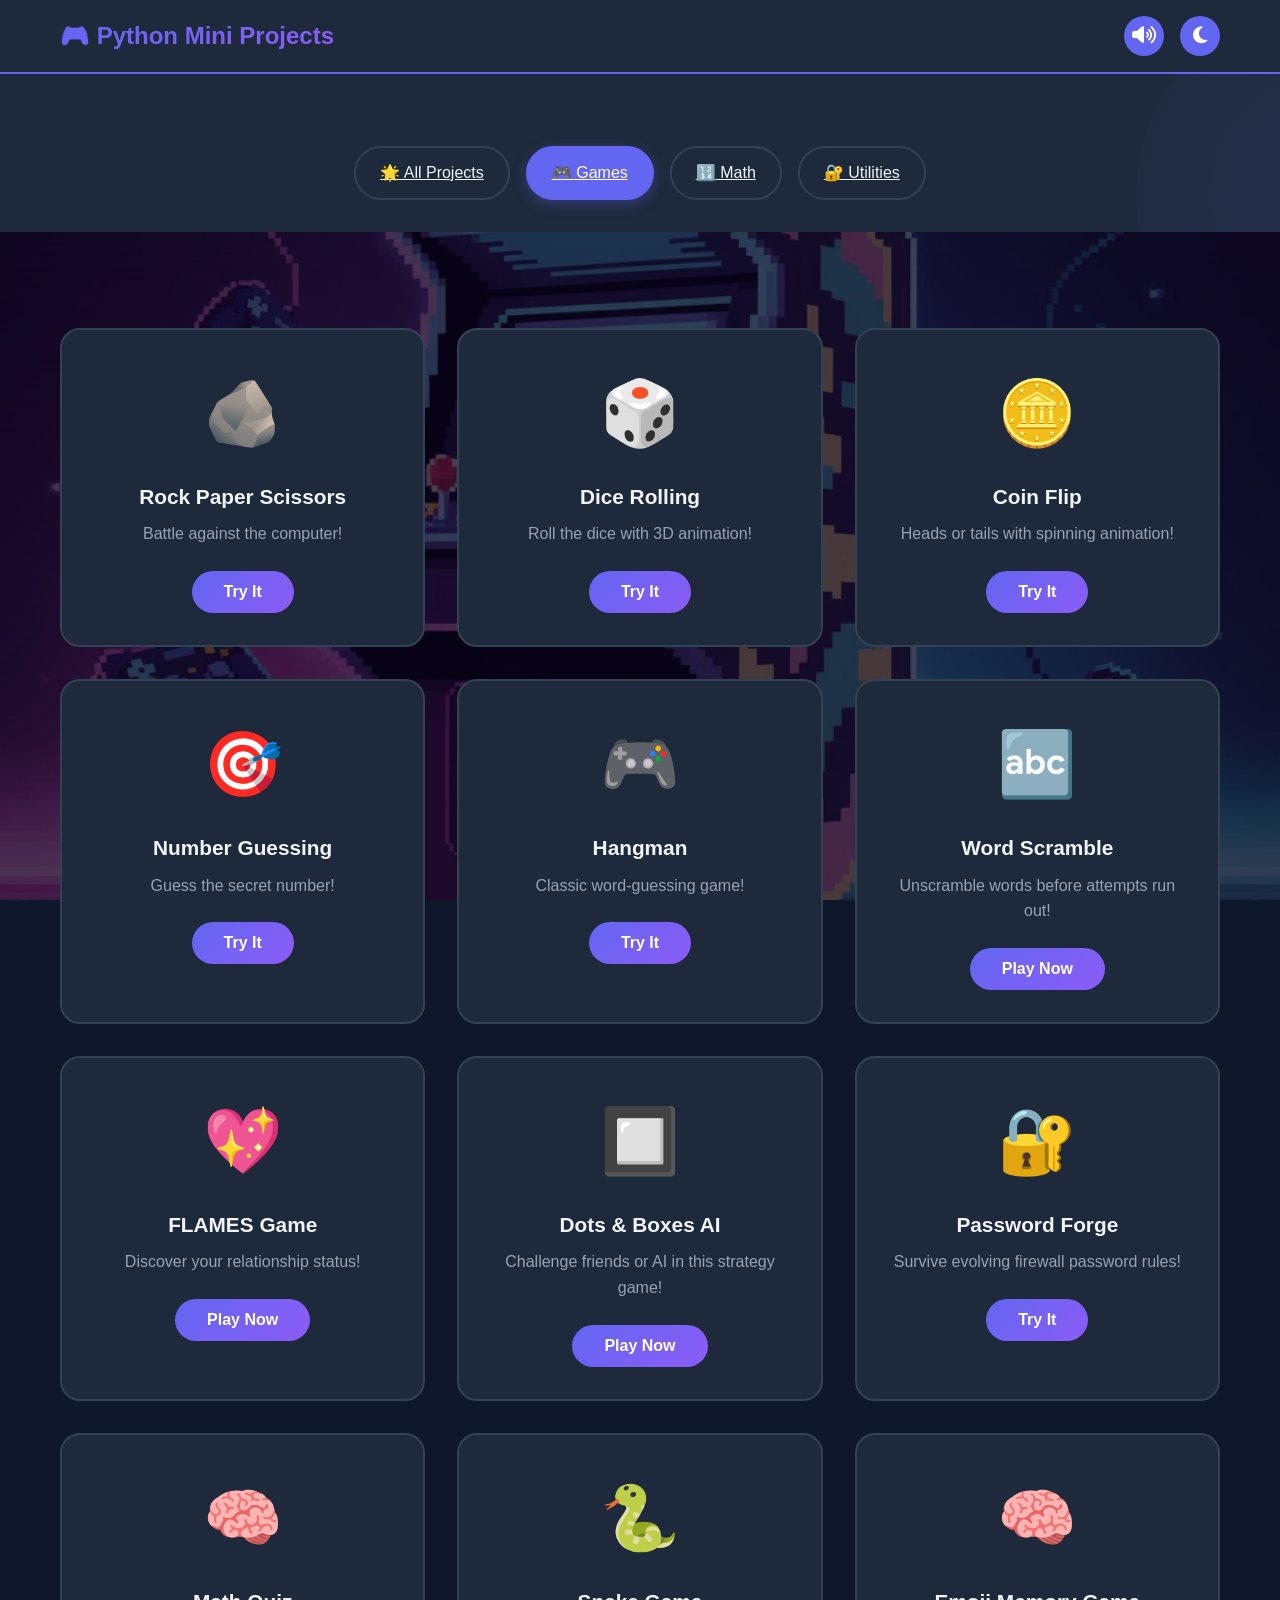
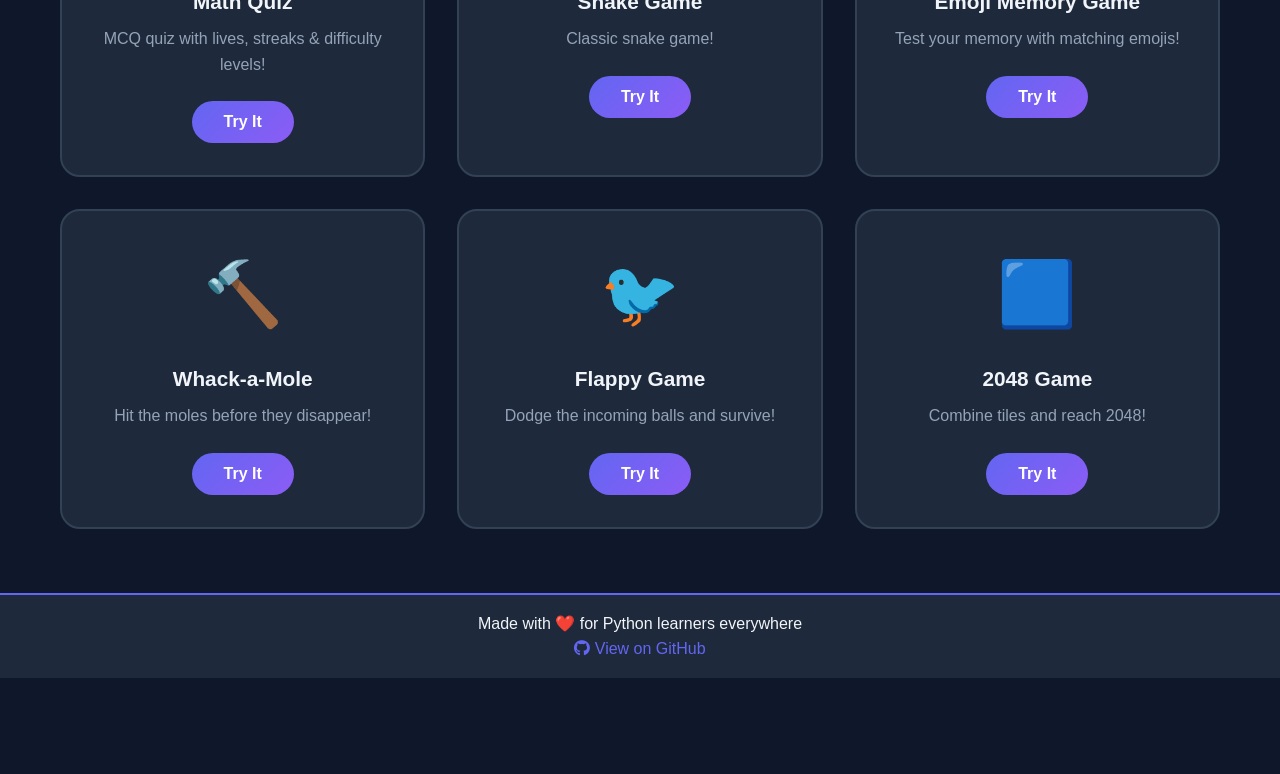
==== web-app/games.html @ 7b11e96d "Merge pull request #239 from C4aZy/feature/category-page-backgrounds feat: add category pages with u" ====
<!DOCTYPE html>
<html lang="en">

<head>
    <meta charset="UTF-8">
    <meta name="viewport" content="width=device-width, initial-scale=1.0">
    <meta name="description" content="Play beginner-friendly Python game projects in your browser—arcade games, puzzles, and more.">
    <meta name="color-scheme" content="dark light">
    <meta id="themeColorMeta" name="theme-color" content="#0f172a">
    <meta property="og:title" content="Games — Python Mini Projects">
    <meta property="og:description" content="Interactive games—no install required.">
    <meta property="og:type" content="website">
    <title>🎮 Games - Python Mini Projects</title>
    <link rel="icon" href="assets/favicon.svg" type="image/svg+xml">
    <link rel="stylesheet" href="css/styles.css">
    <link rel="stylesheet" href="https://cdnjs.cloudflare.com/ajax/libs/font-awesome/6.4.0/css/all.min.css">
    <style>
        /* ── Page background ── */
        body[data-page="games"] {
            background-image: url('assets/games-bg.jpg');
            background-size: cover;
            background-attachment: fixed;
            background-position: center;
        }

        /* Overlay so cards stay readable */
        body[data-page="games"]::before {
            content: '';
            position: fixed;
            inset: 0;
            background: rgba(10, 4, 30, 0.72);
            z-index: 0;
            pointer-events: none;
        }

        body[data-page="games"] .navbar,
        body[data-page="games"] main,
        body[data-page="games"] .footer {
            position: relative;
            z-index: 1;
        }

        /* Light mode overlay */
        [data-theme="light"] body[data-page="games"]::before {
            background: rgba(237, 233, 254, 0.80);
        }

        /* Active tab highlight for this page */
        .tab[data-category="games"] {
            background: var(--primary-color);
            border-color: var(--primary-color);
            color: white;
        }
    </style>
</head>

<body data-page="games">
    <a href="#main-content" class="skip-link">🚀 Skip to main content</a>

    <!-- Navigation -->
    <nav class="navbar" aria-label="Primary">
        <div class="container">
            <div class="logo">
                <h1>🎮 Python Mini Projects</h1>
            </div>
            <div class="nav-controls">
                <button type="button" class="sound-toggle" id="soundToggle" aria-label="Mute sounds">
                    <i class="fas fa-volume-up" aria-hidden="true"></i>
                </button>
                <button type="button" class="theme-toggle" id="themeToggle" aria-label="Switch to light mode">
                    <i class="fas fa-moon" aria-hidden="true"></i>
                </button>
            </div>
        </div>
    </nav>

    <main id="main-content" tabindex="-1">

        <!-- Category Tabs -->
        <section class="tabs-section" aria-label="Project categories">
            <div class="container">
                <div class="tabs-wrapper">
                    <div class="tabs" role="tablist" aria-label="Project categories">
                        <a href="index.html" class="tab" role="tab">🌟 All Projects</a>
                        <a href="games.html" class="tab active" role="tab" aria-selected="true">🎮 Games</a>
                        <a href="math.html" class="tab" role="tab">🔢 Math</a>
                        <a href="utilities.html" class="tab" role="tab">🔐 Utilities</a>
                    </div>
                </div>
            </div>
        </section>

        <!-- Projects Grid — Games only -->
        <section class="projects-section" aria-label="Game Projects">
            <div class="container">
                <div class="projects-grid" id="projectsGrid">

                    <div class="project-card" data-category="games" data-project="rock-paper-scissor">
                        <div class="card-icon">🪨</div>
                        <h3>Rock Paper Scissors</h3>
                        <p>Battle against the computer!</p>
                        <button class="btn-play">Try It</button>
                    </div>

                    <div class="project-card" data-category="games" data-project="dice-rolling">
                        <div class="card-icon">🎲</div>
                        <h3>Dice Rolling</h3>
                        <p>Roll the dice with 3D animation!</p>
                        <button class="btn-play">Try It</button>
                    </div>

                    <div class="project-card" data-category="games" data-project="coin-flip">
                        <div class="card-icon">🪙</div>
                        <h3>Coin Flip</h3>
                        <p>Heads or tails with spinning animation!</p>
                        <button class="btn-play">Try It</button>
                    </div>

                    <div class="project-card" data-category="games" data-project="number-guessing">
                        <div class="card-icon">🎯</div>
                        <h3>Number Guessing</h3>
                        <p>Guess the secret number!</p>
                        <button class="btn-play">Try It</button>
                    </div>

                    <div class="project-card" data-category="games" data-project="hangman">
                        <div class="card-icon">🎮</div>
                        <h3>Hangman</h3>
                        <p>Classic word-guessing game!</p>
                        <button class="btn-play">Try It</button>
                    </div>

                    <div class="project-card" data-category="games" data-project="word-scramble">
                        <div class="card-icon">🔤</div>
                        <h3>Word Scramble</h3>
                        <p>Unscramble words before attempts run out!</p>
                        <button class="btn-play">Play Now</button>
                    </div>

                    <div class="project-card" data-category="games" data-project="flames">
                        <div class="card-icon">💖</div>
                        <h3>FLAMES Game</h3>
                        <p>Discover your relationship status!</p>
                        <button class="btn-play">Play Now</button>
                    </div>

                    <div class="project-card" data-category="games" data-project="dots-boxes">
                        <div class="card-icon">🔲</div>
                        <h3>Dots &amp; Boxes AI</h3>
                        <p>Challenge friends or AI in this strategy game!</p>
                        <button class="btn-play">Play Now</button>
                    </div>

                    <div class="project-card" data-category="games" data-project="password-forge">
                        <div class="card-icon">🔐</div>
                        <h3>Password Forge</h3>
                        <p>Survive evolving firewall password rules!</p>
                        <button class="btn-play">Try It</button>
                    </div>

                    <div class="project-card" data-category="games" data-project="math-quiz">
                        <div class="card-icon">🧠</div>
                        <h3>Math Quiz</h3>
                        <p>MCQ quiz with lives, streaks & difficulty levels!</p>
                        <button class="btn-play">Try It</button>
                    </div>

                    <div class="project-card" data-category="games" data-project="snake-game">
                        <div class="card-icon">🐍</div>
                        <h3>Snake Game</h3>
                        <p>Classic snake game!</p>
                        <button class="btn-play">Try It</button>
                    </div>

                    <div class="project-card" data-category="games" data-project="emoji-memory">
                        <div class="card-icon">🧠</div>
                        <h3>Emoji Memory Game</h3>
                        <p>Test your memory with matching emojis!</p>
                        <button class="btn-play">Try It</button>
                    </div>

                    <div class="project-card" data-category="games" data-project="whack-a-mole">
                        <div class="card-icon">🔨</div>
                        <h3>Whack-a-Mole</h3>
                        <p>Hit the moles before they disappear!</p>
                        <button class="btn-play">Try It</button>
                    </div>

                    <div class="project-card" data-category="games" data-project="flappy-game">
                        <div class="card-icon">🐦</div>
                        <h3>Flappy Game</h3>
                        <p>Dodge the incoming balls and survive!</p>
                        <button class="btn-play">Try It</button>
                    </div>

                    <div class="project-card" data-category="games" data-project="game2048">
                        <div class="card-icon">🟦</div>
                        <h3>2048 Game</h3>
                        <p>Combine tiles and reach 2048!</p>
                        <button class="btn-play">Try It</button>
                    </div>

                </div><!-- /projects-grid -->
            </div>
        </section>

    </main>

    <!-- Project Modal -->
    <div class="modal" id="projectModal" role="dialog" aria-modal="true"
         aria-labelledby="modalDialogTitle" aria-hidden="true">
        <div class="modal-content">
            <h2 id="modalDialogTitle" class="modal-dialog-title visually-hidden" tabindex="-1">Interactive project</h2>
            <button type="button" class="modal-close" id="modalClose"
                    aria-label="Close project dialog">&times;</button>
            <div id="modalBody"></div>
        </div>
    </div>

    <button type="button" class="back-to-top" id="backToTop" aria-label="Back to top" title="Back to top">
        <i class="fas fa-arrow-up" aria-hidden="true"></i>
    </button>

    <footer class="footer">
        <div class="container">
            <p>Made with ❤️ for Python learners everywhere</p>
            <p>
                <a href="https://github.com/steam-bell-92/python-mini-project"
                   target="_blank" rel="noopener noreferrer">
                    <i class="fab fa-github" aria-hidden="true"></i> View on GitHub
                </a>
            </p>
        </div>
    </footer>

    <script src="js/audio.js"></script>
    <script src="js/projects/rock-paper-scissor.js"></script>
    <script src="js/projects/dice-rolling.js"></script>
    <script src="js/projects/coin-flip.js"></script>
    <script src="js/projects/number-guessing.js"></script>
    <script src="js/projects/hangman.js"></script>
    <script src="js/projects/flames.js"></script>
    <script src="js/projects/fibonacci.js"></script>
    <script src="js/projects/pascal-triangle.js"></script>
    <script src="js/projects/calculator.js"></script>
    <script src="js/projects/collatz.js"></script>
    <script src="js/projects/armstrong.js"></script>
    <script src="js/projects/prime-analyzer.js"></script>
    <script src="js/projects/projectile-motion.js"></script>
    <script src="js/projects/progression-recognizer.js"></script>
    <script src="js/projects/coordinate-polar-transform.js"></script>
    <script src="js/projects/derivative-calculator.js"></script>
    <script src="js/projects/morse-code.js"></script>
    <script src="js/projects/tower-of-hanoi.js"></script>
    <script src="js/projects/math-quiz.js"></script>
    <script src="js/projects/simon-says.js"></script>
    <script src="js/projects.js"></script>
    <script src="js/main.js"></script>

</body>
</html>
---- web-app/css/styles.css ----
:root {
    --primary-color: #6366f1;
    --secondary-color: #8b5cf6;
    --success-color: #10b981;
    --danger-color: #ef4444;
    --warning-color: #f59e0b;
    --bg-color: #0f172a;
    --surface-color: #1e293b;
    --text-color: #f1f5f9;
    --text-secondary: #94a3b8;
    --border-color: #334155;
    --shadow: 0 10px 30px rgba(0, 0, 0, 0.3);
    --shadow-modal: 0 25px 50px -12px rgba(0, 0, 0, 0.45);
    --transition: all 0.3s cubic-bezier(0.4, 0, 0.2, 1);
    --transition-fast: 0.15s cubic-bezier(0.4, 0, 0.2, 1);
    --motion-duration: 0.3s;
}

html {
    scroll-behavior: smooth;
}

[data-theme="light"] {
    --bg-color: #f8fafc;
    --surface-color: #ffffff;
    --text-color: #0f172a;
    --text-secondary: #64748b;
    --border-color: #e2e8f0;
    --shadow: 0 10px 30px rgba(0, 0, 0, 0.1);
    --shadow-modal: 0 25px 50px -12px rgba(15, 23, 42, 0.18);
}

* {
    margin: 0;
    padding: 0;
    box-sizing: border-box;
}

body {
    font-family: 'Segoe UI', Tahoma, Geneva, Verdana, sans-serif;
    background: var(--bg-color);
    color: var(--text-color);
    line-height: 1.6;
    transition: background-color var(--motion-duration) ease, color var(--motion-duration) ease;
    padding-bottom: 6rem;
}

#main-content {
    scroll-margin-top: 5.5rem;
}

.container {
    max-width: 1200px;
    margin: 0 auto;
    padding: 0 20px;
}

/* Navbar */
.navbar {
    background: var(--surface-color);
    padding: 1rem 0;
    position: sticky;
    top: 0;
    z-index: 1000;
    box-shadow: var(--shadow);
    border-bottom: 2px solid var(--primary-color);
}

.navbar .container {
    display: flex;
    justify-content: space-between;
    align-items: center;
}

.logo h1 {
    font-size: 1.5rem;
    background: linear-gradient(135deg, var(--primary-color), var(--secondary-color));
    -webkit-background-clip: text;
    -webkit-text-fill-color: transparent;
    background-clip: text;
}

.nav-controls {
    display: flex;
    gap: 1rem;
    align-items: center;
}

.theme-toggle,
.sound-toggle {
    background: var(--primary-color);
    border: none;
    color: white;
    width: 40px;
    height: 40px;
    border-radius: 50%;
    cursor: pointer;
    font-size: 1.2rem;
    transition: var(--transition);
    display: flex;
    align-items: center;
    justify-content: center;
}

.theme-toggle:hover,
.sound-toggle:hover {
    transform: scale(1.1);
    box-shadow: 0 0 15px rgba(99, 102, 241, 0.4);
}

.sound-toggle:hover {
    transform: scale(1.1) rotate(5deg);
}

.theme-toggle:active {
    transform: scale(0.95);
}

/* Hero Section */
.hero-section {
    position: relative;
    padding: 8rem 0;
    text-align: center;
    overflow: hidden;
    background: var(--bg-color);
}

.hero-background {
    position: absolute;
    top: 0;
    left: 0;
    right: 0;
    bottom: 0;
    background: linear-gradient(135deg, 
        rgba(99, 102, 241, 0.15) 0%,
        rgba(139, 92, 246, 0.1) 50%,
        rgba(99, 102, 241, 0.05) 100%);
    pointer-events: none;
    z-index: 0;
}

.hero-background::before {
    content: '';
    position: absolute;
    top: -50%;
    right: -10%;
    width: 600px;
    height: 600px;
    background: radial-gradient(circle, rgba(99, 102, 241, 0.2), transparent);
    border-radius: 50%;
    animation: float 8s ease-in-out infinite;
}

.hero-background::after {
    content: '';
    position: absolute;
    bottom: -50%;
    left: -10%;
    width: 500px;
    height: 500px;
    background: radial-gradient(circle, rgba(139, 92, 246, 0.15), transparent);
    border-radius: 50%;
    animation: float 10s ease-in-out infinite 1s;
}

.hero-content {
    position: relative;
    z-index: 1;
    max-width: 800px;
    margin: 0 auto;
}

.hero-title {
    font-size: 3.5rem;
    font-weight: 700;
    margin-bottom: 1.5rem;
    background: linear-gradient(135deg, var(--primary-color), var(--secondary-color));
    -webkit-background-clip: text;
    -webkit-text-fill-color: transparent;
    background-clip: text;
    animation: fadeInUp 0.7s ease;
    line-height: 1.2;
}

.hero-subtitle {
    font-size: 1.3rem;
    color: var(--text-secondary);
    margin-bottom: 2.5rem;
    animation: fadeInUp 0.7s ease 0.2s both;
    font-weight: 500;
}

.hero-features {
    display: flex;
    gap: 1.5rem;
    justify-content: center;
    flex-wrap: wrap;
    margin-bottom: 3rem;
    animation: fadeInUp 0.7s ease 0.4s both;
}

.feature-badge {
    display: flex;
    align-items: center;
    gap: 0.75rem;
    background: var(--surface-color);
    padding: 0.75rem 1.5rem;
    border-radius: 50px;
    border: 2px solid var(--primary-color);
    transition: var(--transition);
    cursor: default;
}

.feature-badge:hover {
    transform: translateY(-4px);
    box-shadow: 0 15px 35px rgba(99, 102, 241, 0.3);
    border-color: var(--secondary-color);
}

.feature-icon {
    font-size: 1.5rem;
    display: inline-block;
}

.feature-label {
    font-weight: 600;
    color: var(--text-color);
}

.btn-explore {
    background: linear-gradient(135deg, var(--primary-color), var(--secondary-color));
    color: white;
    border: none;
    padding: 1rem 2.5rem;
    font-size: 1.1rem;
    font-weight: 600;
    border-radius: 50px;
    cursor: pointer;
    transition: var(--transition);
    box-shadow: 0 10px 30px rgba(99, 102, 241, 0.3);
    animation: fadeInUp 0.7s ease 0.6s both;
    display: inline-block;
}

.btn-explore:hover {
    transform: translateY(-3px);
    box-shadow: 0 15px 45px rgba(99, 102, 241, 0.4);
}

.btn-explore:active {
    transform: translateY(-1px);
}

.badge {
    background: var(--surface-color);
    padding: 0.5rem 1.5rem;
    border-radius: 50px;
    font-size: 1rem;
    border: 2px solid var(--primary-color);
    transition: var(--transition);
}

.badge:hover {
    transform: translateY(-2px);
    box-shadow: var(--shadow);
}

/* Tabs */
.tabs-section {
    padding: 3rem 0 2rem 0;
    background: var(--surface-color);
    position: relative;
    overflow: hidden;
}

.tabs-section::before {
    content: '';
    position: absolute;
    top: -50%;
    right: -20%;
    width: 400px;
    height: 400px;
    background: radial-gradient(circle, rgba(99, 102, 241, 0.1), transparent);
    border-radius: 50%;
    pointer-events: none;
    animation: float 6s ease-in-out infinite;
}

@keyframes float {

    0%,
    100% {
        transform: translateY(0px) translateX(0px);
    }

    50% {
        transform: translateY(-20px) translateX(20px);
    }
}

.tabs-section .container {
    display: flex;
    flex-direction: column;
    gap: 2rem;
    position: relative;
    z-index: 1;
}

/* ===== MODERN SEARCH BAR ===== */
.search-section {
    position: relative;
    margin-bottom: 2rem;
}

.search-wrapper {
    position: relative;
    display: flex;
    align-items: center;
    justify-content: space-between;
    max-width: 600px;
    margin: 0 auto;
    width: 100%;
    height: 56px;

    /* Glassmorphism: Blur effect with fallback */
    background: linear-gradient(135deg, rgba(30, 41, 59, 0.8) 0%, rgba(39, 51, 76, 0.7) 100%);
    backdrop-filter: blur(20px) saturate(180%);
    -webkit-backdrop-filter: blur(20px) saturate(180%);

    /* Styling - More prominent border and glow */
    border: 2px solid rgba(99, 102, 241, 0.6);
    border-radius: 50px;
    padding: 0 1.5rem;

    /* Shadows and glow - More visible */
    box-shadow:
        inset 0 1px 2px 0 rgba(255, 255, 255, 0.08),
        inset 0 -1px 2px 0 rgba(0, 0, 0, 0.3),
        0 0 0 1px rgba(99, 102, 241, 0.2),
        0 10px 40px -10px rgba(99, 102, 241, 0.3),
        0 0 25px -5px rgba(99, 102, 241, 0.2);
    transition: all 0.4s cubic-bezier(0.4, 0, 0.2, 1);
}

.search-wrapper:hover {
    border-color: rgba(99, 102, 241, 0.8);
    background: linear-gradient(135deg, rgba(30, 41, 59, 0.9) 0%, rgba(39, 51, 76, 0.85) 100%);
    box-shadow:
        inset 0 1px 2px 0 rgba(255, 255, 255, 0.1),
        inset 0 -1px 2px 0 rgba(0, 0, 0, 0.4),
        0 0 0 1px rgba(99, 102, 241, 0.3),
        0 15px 50px -10px rgba(99, 102, 241, 0.4),
        0 0 35px -5px rgba(99, 102, 241, 0.3);
}

.search-wrapper:focus-within {
    border-color: rgba(99, 102, 241, 1);
    background: linear-gradient(135deg, rgba(30, 41, 59, 0.95) 0%, rgba(39, 51, 76, 0.9) 100%);
    box-shadow:
        inset 0 1px 3px 0 rgba(99, 102, 241, 0.15),
        inset 0 -1px 2px 0 rgba(0, 0, 0, 0.5),
        0 0 0 2px rgba(99, 102, 241, 0.4),
        0 20px 60px -10px rgba(99, 102, 241, 0.5),
        0 0 50px -5px rgba(99, 102, 241, 0.35);
    animation: searchGlow 3s ease-in-out infinite;
}

@keyframes searchGlow {

    0%,
    100% {
        box-shadow:
            inset 0 1px 3px 0 rgba(99, 102, 241, 0.15),
            inset 0 -1px 2px 0 rgba(0, 0, 0, 0.5),
            0 0 0 2px rgba(99, 102, 241, 0.4),
            0 20px 60px -10px rgba(99, 102, 241, 0.5),
            0 0 50px -5px rgba(99, 102, 241, 0.35);
    }

    50% {
        box-shadow:
            inset 0 1px 3px 0 rgba(139, 92, 246, 0.2),
            inset 0 -1px 2px 0 rgba(0, 0, 0, 0.5),
            0 0 0 2px rgba(139, 92, 246, 0.5),
            0 25px 70px -10px rgba(99, 102, 241, 0.6),
            0 0 60px -5px rgba(139, 92, 246, 0.4);
    }
}

.search-icon-wrapper {
    display: flex;
    align-items: center;
    justify-content: center;
    margin-right: 0.75rem;
    color: rgba(99, 102, 241, 0.8);
    flex-shrink: 0;
}

.search-icon {
    font-size: 1.2rem;
    transition: all 0.3s ease;
}

.search-wrapper:focus-within .search-icon {
    color: rgba(99, 102, 241, 1);
    transform: scale(1.1);
}

.search-input {
    flex: 1;
    background: transparent;
    border: none;
    color: var(--text-color);
    font-size: 1.05rem;
    font-weight: 500;
    outline: none;
    padding: 0.8rem 0.5rem;
    font-family: inherit;
    min-width: 0;
    height: 100%;
}

.search-input::placeholder {
    color: rgba(148, 163, 184, 0.6);
    font-weight: 400;
}

.search-input:-webkit-autofill,
.search-input:-webkit-autofill:hover,
.search-input:-webkit-autofill:focus,
.search-input:-webkit-autofill:active {
    -webkit-box-shadow: 0 0 0 1000px transparent inset;
    -webkit-text-fill-color: var(--text-color);
}

.search-shortcut {
    display: flex;
    align-items: center;
    margin-left: 0.5rem;
    opacity: 0.7;
    transition: all 0.3s ease;
    font-size: 0.8rem;
    white-space: nowrap;
}

.search-wrapper:focus-within .search-shortcut {
    opacity: 0;
    display: none;
}

.search-shortcut kbd {
    background: rgba(99, 102, 241, 0.25);
    border: 1px solid rgba(99, 102, 241, 0.5);
    border-radius: 6px;
    padding: 0.35rem 0.6rem;
    font-family: 'Courier New', monospace;
    font-size: 0.8rem;
    font-weight: 600;
    color: rgba(99, 102, 241, 0.9);
    box-shadow: 0 2px 0 rgba(0, 0, 0, 0.1);
}

.search-loader {
    display: flex;
    align-items: center;
    justify-content: center;
    margin: 0 0.5rem;
    flex-shrink: 0;
}

.spinner {
    width: 18px;
    height: 18px;
    border: 2.5px solid rgba(99, 102, 241, 0.2);
    border-top-color: rgba(99, 102, 241, 0.9);
    border-radius: 50%;
    animation: spin 1s linear infinite;
}

@keyframes spin {
    to {
        transform: rotate(360deg);
    }
}

.search-clear-btn {
    background: none;
    border: none;
    color: rgba(99, 102, 241, 0.7);
    cursor: pointer;
    font-size: 1.2rem;
    padding: 0.4rem 0.6rem;
    margin-left: 0.25rem;
    transition: all 0.2s ease;
    border-radius: 50%;
    display: flex;
    align-items: center;
    justify-content: center;
    width: 40px;
    height: 40px;
    flex-shrink: 0;
}

.search-clear-btn:hover {
    background: rgba(99, 102, 241, 0.15);
    color: rgba(99, 102, 241, 1);
    transform: rotate(90deg) scale(1.1);
}

.search-clear-btn:focus {
    outline: 2px solid rgba(99, 102, 241, 0.6);
    outline-offset: 2px;
}

.search-clear-btn:active {
    transform: rotate(90deg) scale(0.95);
}

/* ===== AUTOCOMPLETE DROPDOWN ===== */
.search-dropdown {
    position: absolute;
    top: 100%;
    left: 50%;
    transform: translateX(-50%);
    width: calc(100% + 4rem);
    max-width: 600px;
    margin-top: 0.75rem;
    background: rgba(15, 23, 42, 0.95);
    backdrop-filter: blur(15px);
    -webkit-backdrop-filter: blur(15px);
    border: 2px solid rgba(99, 102, 241, 0.3);
    border-radius: 20px;
    box-shadow:
        0 20px 50px rgba(0, 0, 0, 0.5),
        0 0 40px rgba(99, 102, 241, 0.1),
        inset 0 1px 0 rgba(255, 255, 255, 0.05);
    z-index: 1000;
    animation: dropdownSlideIn 0.3s cubic-bezier(0.4, 0, 0.2, 1);
}

@keyframes dropdownSlideIn {
    from {
        opacity: 0;
        transform: translateX(-50%) translateY(-10px);
    }

    to {
        opacity: 1;
        transform: translateX(-50%) translateY(0);
    }
}

.dropdown-content {
    max-height: 400px;
    overflow-y: auto;
    padding: 0;
}

.dropdown-section {
    padding: 0.75rem 0;
    border-bottom: 1px solid rgba(99, 102, 241, 0.1);
}

.dropdown-section:last-child {
    border-bottom: none;
}

.dropdown-section-title {
    padding: 0.5rem 1.5rem;
    font-size: 0.8rem;
    font-weight: 700;
    text-transform: uppercase;
    letter-spacing: 0.5px;
    color: var(--text-secondary);
    display: flex;
    align-items: center;
    gap: 0.5rem;
    opacity: 0.7;
}

.dropdown-section-title i {
    font-size: 0.75rem;
}

.dropdown-list {
    display: flex;
    flex-direction: column;
}

.dropdown-item {
    padding: 0.75rem 1.5rem;
    cursor: pointer;
    transition: all 0.2s ease;
    display: flex;
    align-items: center;
    gap: 0.75rem;
    color: var(--text-secondary);
    border-left: 3px solid transparent;
}

.dropdown-item:hover,
.dropdown-item.selected {
    background: rgba(99, 102, 241, 0.15);
    color: var(--primary-color);
    border-left-color: var(--primary-color);
}

.dropdown-item:active {
    background: rgba(99, 102, 241, 0.25);
}

.dropdown-item-icon {
    font-size: 0.9rem;
    opacity: 0.7;
}

.dropdown-item-text {
    flex: 1;
    font-weight: 500;
}

.dropdown-item-tag {
    display: inline-block;
    background: rgba(99, 102, 241, 0.2);
    color: var(--primary-color);
    padding: 0.15rem 0.5rem;
    border-radius: 4px;
    font-size: 0.75rem;
    font-weight: 600;
}

.dropdown-recent-item {
    display: flex;
    align-items: center;
    justify-content: space-between;
    padding: 0.5rem 1.5rem;
}

.dropdown-recent-text {
    display: flex;
    align-items: center;
    gap: 0.5rem;
    flex: 1;
}

.dropdown-recent-remove {
    background: none;
    border: none;
    color: var(--text-secondary);
    cursor: pointer;
    opacity: 0;
    transition: opacity 0.2s ease;
    padding: 0.25rem;
    font-size: 0.9rem;
}

.dropdown-recent-item:hover .dropdown-recent-remove {
    opacity: 1;
    color: var(--danger-color);
}

.dropdown-tips {
    padding: 1rem 1.5rem;
    font-size: 0.85rem;
    color: var(--text-secondary);
}

.dropdown-tips p {
    margin: 0 0 0.5rem 0;
    font-weight: 600;
    color: var(--text-color);
}

.dropdown-tips ul {
    list-style: none;
    padding: 0;
    margin: 0;
}

.dropdown-tips li {
    padding: 0.25rem 0;
    opacity: 0.8;
}

.dropdown-tips code {
    background: rgba(99, 102, 241, 0.15);
    color: var(--primary-color);
    padding: 0.1rem 0.3rem;
    border-radius: 3px;
    font-family: 'Monaco', 'Courier New', monospace;
    font-size: 0.8rem;
    font-weight: 600;
}

.dropdown-content::-webkit-scrollbar {
    width: 6px;
}

.dropdown-content::-webkit-scrollbar-track {
    background: transparent;
}

.dropdown-content::-webkit-scrollbar-thumb {
    background: rgba(99, 102, 241, 0.3);
    border-radius: 3px;
}

.dropdown-content::-webkit-scrollbar-thumb:hover {
    background: rgba(99, 102, 241, 0.5);
}

/* ===== EMPTY STATE ===== */
.empty-state {
    padding: 3rem 2rem;
    text-align: center;
    background: rgba(99, 102, 241, 0.05);
    border: 2px dashed rgba(99, 102, 241, 0.2);
    border-radius: 20px;
    margin-top: 2rem;
    animation: fadeIn 0.4s ease;
}

.empty-state p {
    margin: 0.5rem 0;
    color: var(--text-secondary);
}

.empty-state p:first-child {
    font-size: 1.5rem;
    color: var(--text-color);
    font-weight: 600;
    margin-bottom: 0.5rem;
}

.empty-state-hint {
    font-size: 0.9rem !important;
    color: var(--text-secondary) !important;
    opacity: 0.8;
}

.tabs {
    display: flex;
    gap: 1rem;
    justify-content: center;
    flex-wrap: wrap;
    margin-top: 1.5rem;
}

.search-container {
    max-width: 600px;
    margin: 0 auto;
}

.search-box {
    position: relative;
    background: var(--bg-color);
    border: 2px solid var(--border-color);
    border-radius: 50px;
    padding: 0.5rem 1.5rem;
    display: flex;
    align-items: center;
    gap: 1rem;
    transition: var(--transition);
}

.search-box:focus-within {
    border-color: var(--primary-color);
    box-shadow: 0 0 15px rgba(99, 102, 241, 0.2);
}

.search-box i {
    color: var(--text-secondary);
    font-size: 1.1rem;
}

.search-box input {
    background: transparent;
    border: none;
    color: var(--text-color);
    font-size: 1rem;
    width: 100%;
    padding: 0.5rem 0;
    outline: none;
}

.search-box input::placeholder {
    color: var(--text-secondary);
}

.no-results {
    text-align: center;
    padding: 4rem 2rem;
    animation: fadeIn 0.6s ease;
}

.no-results-icon {
    font-size: 4rem;
    margin-bottom: 1rem;
    opacity: 0.5;
}

.no-results h3 {
    font-size: 1.5rem;
    margin-bottom: 0.5rem;
}

.no-results p {
    color: var(--text-secondary);
}

.tab {
    background: transparent;
    border: 2px solid var(--border-color);
    color: var(--text-color);
    padding: 0.75rem 1.5rem;
    border-radius: 50px;
    cursor: pointer;
    font-size: 1rem;
    transition: var(--transition);
}

.tab:hover {
    border-color: var(--primary-color);
    transform: translateY(-2px);
}

.tab.active {
    background: var(--primary-color);
    border-color: var(--primary-color);
    color: white;
    box-shadow: 0 4px 14px rgba(99, 102, 241, 0.35);
}

.tab:active {
    transform: scale(0.98);
}

/* Tabs Wrapper */
.tabs-wrapper {
    display: flex;
    align-items: center;
    justify-content: space-between;
    gap: 2rem;
    flex-wrap: wrap;
}

.tabs-wrapper .tabs {
    flex: 1;
    min-width: 300px;
}

/* Random Project Button */
.btn-random-project {
    background: linear-gradient(135deg, var(--secondary-color), var(--primary-color));
    border: 2px solid var(--secondary-color);
    color: white;
    padding: 0.75rem 1.5rem;
    border-radius: 50px;
    cursor: pointer;
    font-size: 1rem;
    font-weight: 600;
    transition: var(--transition);
    display: flex;
    align-items: center;
    gap: 0.5rem;
    white-space: nowrap;
    box-shadow: 0 4px 15px rgba(139, 92, 246, 0.3);
}

.btn-random-project:hover {
    background: linear-gradient(135deg, var(--primary-color), var(--secondary-color));
    border-color: var(--primary-color);
    transform: translateY(-2px);
    box-shadow: 0 6px 20px rgba(139, 92, 246, 0.5);
}

.btn-random-project:active {
    transform: translateY(0);
}

@keyframes shuffle {
    0% {
        transform: rotateZ(0deg) scale(1);
    }

    25% {
        transform: rotateZ(-10deg) scale(1.05);
    }

    50% {
        transform: rotateZ(10deg) scale(1.05);
    }

    75% {
        transform: rotateZ(-5deg) scale(1.05);
    }

    100% {
        transform: rotateZ(0deg) scale(1);
    }
}

.btn-random-project.shuffle {
    animation: shuffle 0.6s cubic-bezier(0.68, -0.55, 0.265, 1.55);
}

.btn-random-project i {
    font-size: 1.1rem;
}

/* Projects Section */
.projects-section {
    padding: 4rem 0;
}

.projects-grid {
    display: grid;
    grid-template-columns: repeat(auto-fill, minmax(280px, 1fr));
    gap: 2rem;
    margin-top: 2rem;
}

.project-card {
    background: var(--surface-color);
    padding: 2rem;
    border-radius: 20px;
    text-align: center;
    border: 2px solid var(--border-color);
    transition:
        transform var(--motion-duration) cubic-bezier(0.34, 1.2, 0.64, 1),
        box-shadow var(--motion-duration) ease,
        border-color var(--motion-duration) ease;
    cursor: pointer;
    animation: fadeIn 0.6s ease;
}

.project-card:hover {
    transform: translateY(-8px);
    box-shadow: var(--shadow);
    border-color: var(--primary-color);
}

.project-card:active {
    transform: translateY(-4px) scale(0.99);
}

.card-icon {
    font-size: 4rem;
    margin-bottom: 1rem;
    animation: bounce 2s infinite;
}

.project-card:hover .card-icon {
    animation: bounce 2s infinite;
}

.project-card h3 {
    font-size: 1.3rem;
    margin-bottom: 0.5rem;
    color: var(--text-color);
}

.project-card p {
    color: var(--text-secondary);
    margin-bottom: 1.5rem;
}

.btn-play {
    background: linear-gradient(135deg, var(--primary-color), var(--secondary-color));
    color: white;
    border: none;
    padding: 0.75rem 2rem;
    border-radius: 50px;
    cursor: pointer;
    font-size: 1rem;
    font-weight: 600;
    transition: var(--transition);
}

.btn-play:hover {
    transform: scale(1.05);
    box-shadow: 0 5px 20px rgba(99, 102, 241, 0.4);
}

.btn-play:active {
    transform: scale(0.98);
}

.btn-generate {
    background: linear-gradient(135deg, var(--primary-color), var(--secondary-color));
    color: white;
    border: none;
    padding: 0.75rem 2rem;
    border-radius: 50px;
    cursor: pointer;
    font-size: 1rem;
    font-weight: 600;
    transition: var(--transition);
}

.btn-generate:hover {
    transform: scale(1.05);
    box-shadow: 0 5px 20px rgba(99, 102, 241, 0.4);
}

/* Modal */
.modal {
    display: none;
    position: fixed;
    top: 0;
    left: 0;
    width: 100%;
    height: 100%;
    background: rgba(15, 23, 42, 0.72);
    backdrop-filter: blur(6px);
    -webkit-backdrop-filter: blur(6px);
    z-index: 2000;
    animation: fadeIn 0.3s ease;
}

.modal.active {
    display: flex;
    align-items: center;
    justify-content: center;
}

.modal-content {
    background: var(--surface-color);
    padding: 2rem;
    border-radius: 20px;
    max-width: 900px;
    width: 90%;
    max-height: 90vh;
    overflow-y: auto;
    position: relative;
    animation: slideUp 0.3s ease;
    box-shadow: var(--shadow-modal);
    border: 1px solid var(--border-color);
}

.modal-close {
    position: absolute;
    top: 1rem;
    right: 1rem;
    background: var(--danger-color);
    color: white;
    border: none;
    width: 40px;
    height: 40px;
    border-radius: 50%;
    font-size: 1.5rem;
    cursor: pointer;
    transition: var(--transition);
}

.modal-close:hover {
    transform: scale(1.1) rotate(90deg);
}

/* Footer */
.footer {
    background: var(--surface-color);
    padding: 1rem 0;
    text-align: center;
    border-top: 2px solid var(--primary-color);
    position: fixed;
    bottom: 0;
    left: 0;
    width: 100%;
    z-index: 1000;
}

.footer a {
    color: var(--primary-color);
    text-decoration: none;
    transition: var(--transition);
}

.footer a:hover {
    color: var(--secondary-color);
}

/* Back to Top Button */
.back-to-top {
    position: fixed;
    right: 1.5rem;
    bottom: 6.5rem;
    width: 3.25rem;
    height: 3.25rem;
    border: none;
    border-radius: 50%;
    background: linear-gradient(135deg, var(--primary-color), var(--secondary-color));
    color: white;
    box-shadow: var(--shadow);
    cursor: pointer;
    display: grid;
    place-items: center;
    font-size: 1.1rem;
    opacity: 0;
    transform: translateY(1rem) scale(0.9);
    pointer-events: none;
    transition: opacity 0.25s ease, transform 0.25s ease, box-shadow 0.25s ease;
    z-index: 1500;
}

.back-to-top.visible {
    opacity: 1;
    transform: translateY(0) scale(1);
    pointer-events: auto;
}

.back-to-top:hover {
    box-shadow: 0 12px 30px rgba(99, 102, 241, 0.45);
    transform: translateY(-3px) scale(1.05);
}

.back-to-top:focus-visible {
    outline: 3px solid rgba(255, 255, 255, 0.85);
    outline-offset: 3px;
}

/* Animations */
@keyframes fadeIn {
    from {
        opacity: 0;
    }

    to {
        opacity: 1;
    }
}

@keyframes fadeInUp {
    from {
        opacity: 0;
        transform: translateY(30px);
    }

    to {
        opacity: 1;
        transform: translateY(0);
    }
}

@keyframes slideUp {
    from {
        transform: translateY(50px);
        opacity: 0;
    }

    to {
        transform: translateY(0);
        opacity: 1;
    }
}

@keyframes bounce {

    0%,
    100% {
        transform: translateY(0);
    }

    50% {
        transform: translateY(-10px);
    }
}

/* ===== RESPONSIVE BREAKPOINTS ===== */

/* Tablet: 768px */
@media (max-width: 768px) {
    .hero-section {
        padding: 6rem 0;
    }
    
    .hero-title {
        font-size: 2.2rem;
        margin-bottom: 1rem;
    }
    
    .hero-subtitle {
        font-size: 1rem;
        margin-bottom: 2rem;
    }
    
    .hero-features {
        gap: 1rem;
        margin-bottom: 2rem;
    }
    
    .feature-badge {
        padding: 0.6rem 1.2rem;
        font-size: 0.95rem;
    }
    
    .feature-icon {
        font-size: 1.2rem;
    }
    
    .btn-explore {
        padding: 0.85rem 2rem;
        font-size: 1rem;
    }

    .hero-subtitle {
        font-size: 1.05rem;
    }

    .hero-badges {
        gap: 0.6rem;
    }

    .badge {
        padding: 0.4rem 1.1rem;
        font-size: 0.9rem;
    }

    .tabs-section {
        padding: 2rem 0 1.5rem 0;
    }

    .tabs-section .container {
        gap: 1.5rem;
    }

    .tabs-wrapper {
        flex-direction: column;
        gap: 1rem;
        align-items: stretch;
    }

    .tabs-wrapper .tabs {
        min-width: unset;
        width: 100%;
    }

    .tabs {
        gap: 0.6rem;
        margin-top: 0;
        justify-content: flex-start;
    }

    .tab {
        padding: 0.6rem 1.1rem;
        font-size: 0.9rem;
    }

    .btn-random-project {
        width: 100%;
        justify-content: center;
        padding: 0.75rem 1.25rem;
        font-size: 0.95rem;
    }

    .projects-section {
        padding: 2.5rem 0;
    }

    .projects-grid {
        grid-template-columns: repeat(auto-fill, minmax(240px, 1fr));
        gap: 1.5rem;
        margin-top: 1.5rem;
    }

    .project-card {
        padding: 1.75rem 1.5rem;
    }

    .card-icon {
        font-size: 3.25rem;
        margin-bottom: 0.85rem;
    }

    .project-card h3 {
        font-size: 1.15rem;
    }

    .search-wrapper {
        height: 50px;
        padding: 0 1.1rem;
    }

    .search-input {
        font-size: 0.95rem;
    }

    .search-shortcut {
        display: none;
    }

    .modal-content {
        padding: 1.5rem;
        border-radius: 16px;
    }
}

/* Standard mobile: 375px */
@media (max-width: 375px) {
    .container {
        padding: 0 16px;
    }

    .hero {
        padding: 2rem 0;
    }

    .hero-title {
        font-size: 1.7rem;
    }

    .hero-subtitle {
        font-size: 0.95rem;
        margin-bottom: 1.25rem;
    }

    .hero-badges {
        gap: 0.5rem;
    }

    .tab {
        padding: 0.55rem 1rem;
        font-size: 0.85rem;
        border-radius: 50px;
    }

    .btn-random-project {
        width: 100%;
        justify-content: center;
        padding: 0.7rem 1rem;
        font-size: 0.9rem;
        gap: 0.4rem;
    }

    .btn-random-project {
        padding: 0.65rem 0.85rem;
        font-size: 0.85rem;
    }

    .projects-grid {
        grid-template-columns: 1fr;
        gap: 1rem;
    }

    .project-card {
        padding: 1.25rem 1rem;
    }

    .card-icon {
        font-size: 2.75rem;
    }

    .project-card h3 {
        font-size: 1rem;
    }

    .project-card p {
        font-size: 0.85rem;
    }

    .btn-play,
    .btn-generate {
        padding: 0.6rem 1.25rem;
        font-size: 0.85rem;
    }

    .search-wrapper {
        height: 44px;
        padding: 0 0.85rem;
    }

    .search-input {
        font-size: 0.85rem;
    }

    .logo h1 {
        font-size: 1.1rem;
    }

    .theme-toggle,
    .sound-toggle {
        width: 32px;
        height: 32px;
        font-size: 0.9rem;
    }
}

@media (max-width: 480px) {
    .hero-section {
        padding: 4rem 0;
    }
    
    .hero-title {
        font-size: 1.8rem;
        margin-bottom: 0.8rem;
    }
    
    .hero-subtitle {
        font-size: 0.95rem;
        margin-bottom: 1.5rem;
    }
    
    .hero-features {
        flex-direction: column;
        gap: 0.8rem;
        margin-bottom: 1.5rem;
    }
    
    .feature-badge {
        width: 100%;
        justify-content: center;
        padding: 0.6rem 1rem;
    }
    
    .btn-explore {
        padding: 0.75rem 1.8rem;
        font-size: 0.95rem;
    }
}

/* Scrollbar */
::-webkit-scrollbar {
    width: 10px;
}

::-webkit-scrollbar-track {
    background: var(--bg-color);
}

::-webkit-scrollbar-thumb {
    background: var(--primary-color);
    border-radius: 5px;
}

::-webkit-scrollbar-thumb:hover {
    background: var(--secondary-color);
}

/* Accessibility */
.visually-hidden {
    position: absolute;
    width: 1px;
    height: 1px;
    padding: 0;
    margin: -1px;
    overflow: hidden;
    clip: rect(0, 0, 0, 0);
    white-space: nowrap;
    border: 0;
}

.skip-link {
    position: absolute;
    top: -90px;
    left: 50%;
    transform: translateX(-50%);

    background: var(--primary-color);
    border-color: var(--primary-color);
    color: white;
    box-shadow: 0 4px 14px rgba(99, 102, 241, 0.35);
    padding: 0.9rem 1.4rem;
    border-radius: 5px;

    font-size: 0.95rem;
    font-weight: 700;
    letter-spacing: 0.3px;

    text-decoration: none;
    font:16px Arial, sans-serif;
    z-index: 5000;

    transition:
        top 0.3s ease,
        transform 0.3s ease,
        box-shadow 0.3s ease;
}

.skip-link:focus {
    top: 1rem;
    transform: translateX(-50%) scale(1.03);

    outline: 2px solid rgba(255, 255, 255, 0.9);
    outline-offset: 1px;

}

.skip-link:hover {
    transform: translateX(-50%) scale(1.05);
}

.tab:focus-visible,
.theme-toggle:focus-visible,
.modal-close:focus-visible,
.btn-play:focus-visible {
    outline: 3px solid var(--primary-color);
    outline-offset: 3px;
}

.footer a:focus-visible {
    outline: 2px solid var(--primary-color);
    outline-offset: 4px;
}

/* Reduced motion */
@media (prefers-reduced-motion: reduce) {
    html {
        scroll-behavior: auto;
    }

    :root {
        --motion-duration: 0.01ms;
        --transition: none;
        --transition-fast: none;
    }

    .card-icon,
    .project-card:hover .card-icon {
        animation: none !important;
    }

    .project-card {
        animation: none !important;
    }

    .modal {
        animation: none;
        backdrop-filter: none;
        -webkit-backdrop-filter: none;
    }

    .modal-content {
        animation: none;
    }

    .theme-toggle:hover,
    .theme-toggle:active,
    .tab:hover,
    .tab:active,
    .project-card:hover,
    .project-card:active,
    .btn-play:hover,
    .btn-play:active,
    .modal-close:hover {
        transform: none;
    }
}
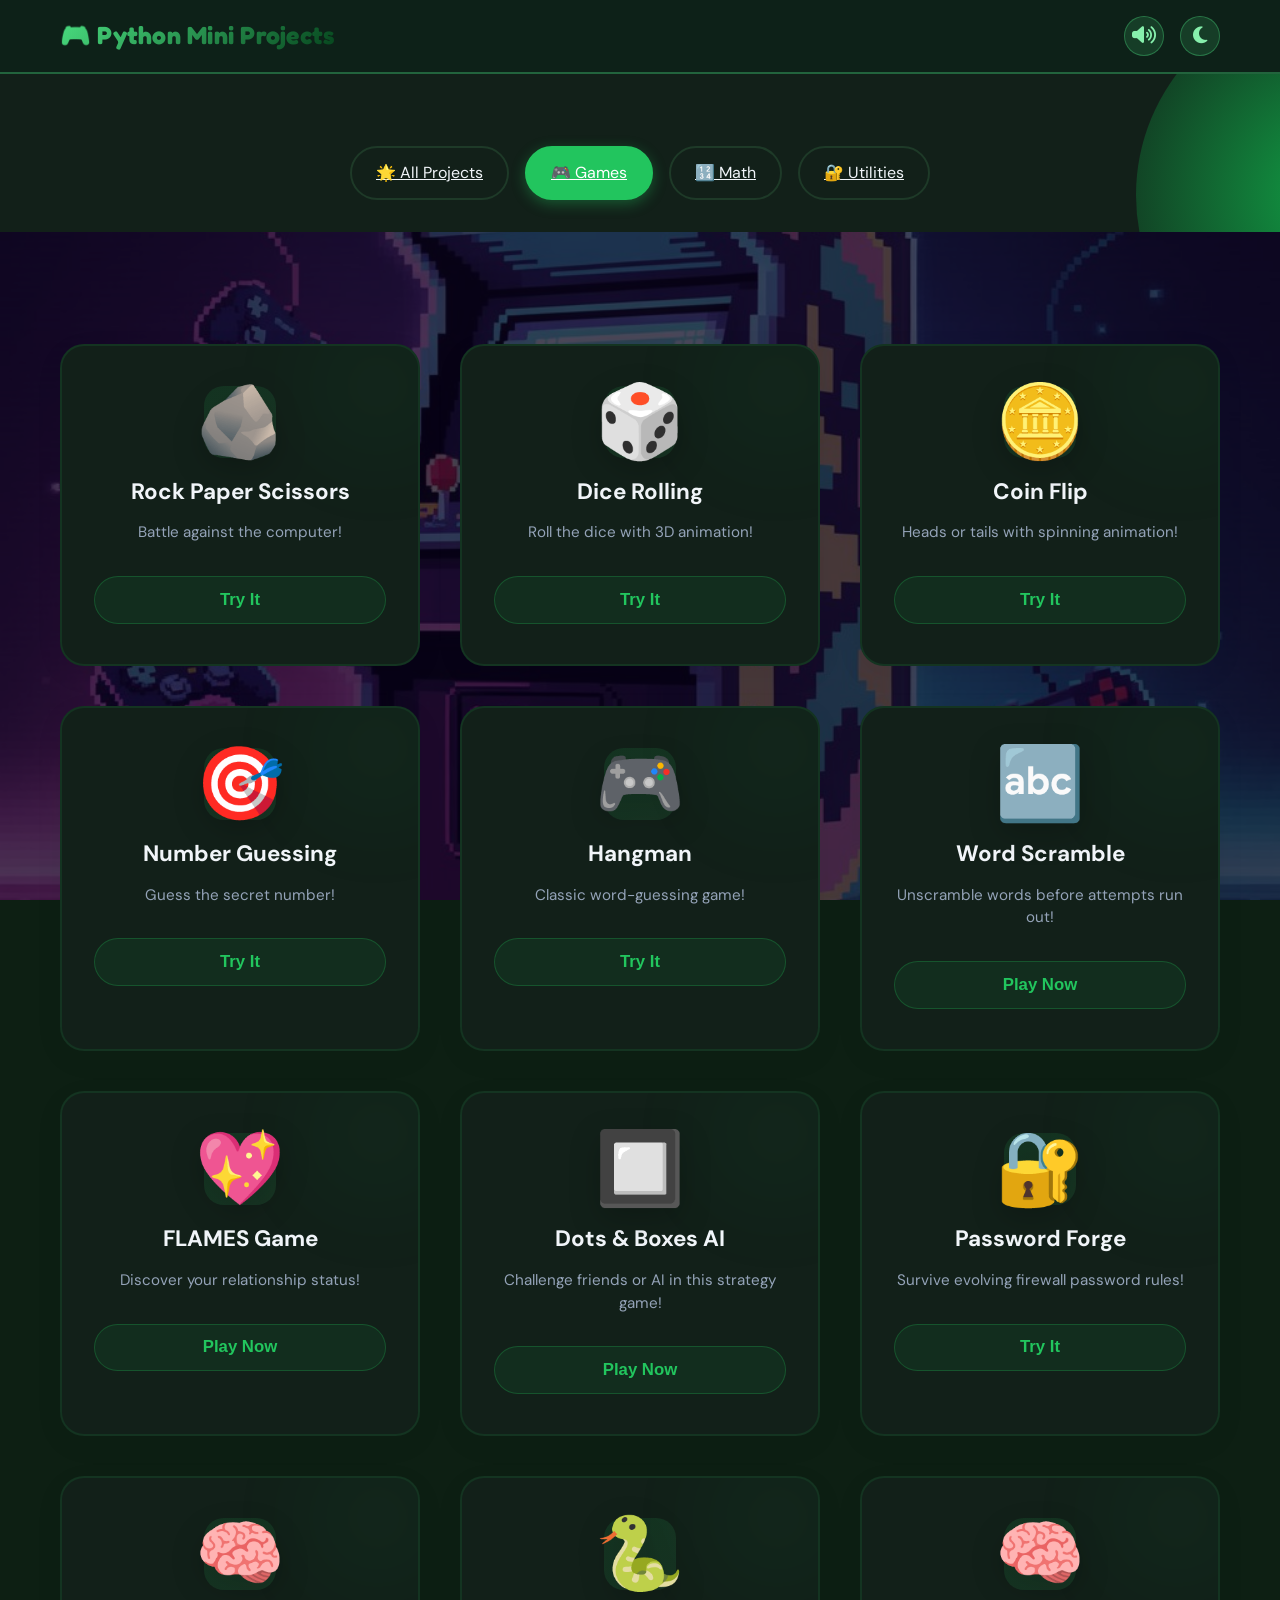
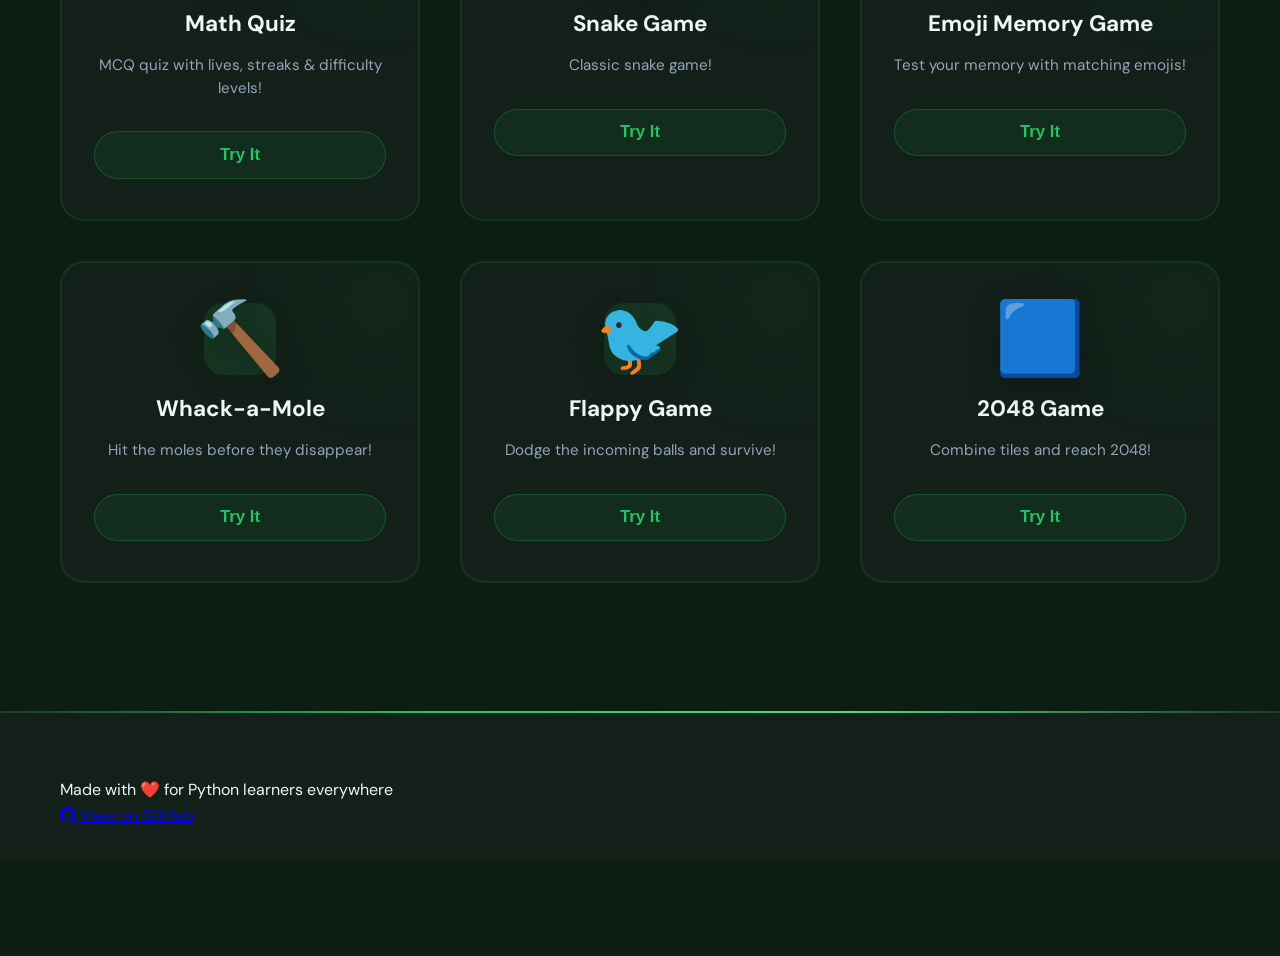
==== commit 2e01b47e: "Merge branch 'main' into main" ====
--- a/web-app/games.html
+++ b/web-app/games.html
@@ -10,7 +10,7 @@
     <meta property="og:title" content="Games — Python Mini Projects">
     <meta property="og:description" content="Interactive games—no install required.">
     <meta property="og:type" content="website">
-    <title>🎮 Games - Python Mini Projects</title>
+    <title>Games - Python Mini Projects</title>
     <link rel="icon" href="assets/favicon.svg" type="image/svg+xml">
     <link rel="stylesheet" href="css/styles.css">
     <link rel="stylesheet" href="https://cdnjs.cloudflare.com/ajax/libs/font-awesome/6.4.0/css/all.min.css">
@@ -240,6 +240,12 @@
     <script src="js/projects/number-guessing.js"></script>
     <script src="js/projects/hangman.js"></script>
     <script src="js/projects/flames.js"></script>
+    <script src="js/projects/dots-boxes.js"></script> 
+    <script src="js/projects/password-forge.js"></script> 
+    <script src="js/projects/snake.js"></script> 
+    <script src="js/projects/emoji-memory-game.js"></script>
+    <script src="js/projects/whack-a-mole.js"></script>
+    <script src="js/projects/2048-game.js"></script>        
     <script src="js/projects/fibonacci.js"></script>
     <script src="js/projects/pascal-triangle.js"></script>
     <script src="js/projects/calculator.js"></script>
@@ -254,6 +260,18 @@
     <script src="js/projects/tower-of-hanoi.js"></script>
     <script src="js/projects/math-quiz.js"></script>
     <script src="js/projects/simon-says.js"></script>
+    <script src="js/projects/flappy-game.js"></script>
+    <script src="js/projects/tic-tac-toe.js"></script>
+    <script src="js/projects/2048-game.js"></script>
+    <script src="js/projects/dots-boxes.js"></script>
+    <script src="js/projects/emoji-memory-game.js"></script>
+    <script src="js/projects/number-converter.js"></script>
+    <script src="js/projects/password-forge.js"></script>
+    <script src="js/projects/typing-speed-tester.js"></script>
+    <script src="js/projects/whack-a-mole.js"></script>
+    <script src="js/projects/word-scramble.js"></script>
+    <script src="js/projects/snake.js"></script>
+    <script src="js/projects/spot-the-difference.js"></script>
     <script src="js/projects.js"></script>
     <script src="js/main.js"></script>
 
--- a/web-app/css/styles.css
+++ b/web-app/css/styles.css
@@ -1,43 +1,69 @@
+/* ── Google Fonts ── */
+@import url('https://fonts.googleapis.com/css2?family=Fredoka:wght@400;500;600;700&family=DM+Sans:ital,opsz,wght@0,9..40,300;0,9..40,400;0,9..40,500;0,9..40,600;1,9..40,400&display=swap');
+
+/* ═══════════════════════════════════════
+   CSS VARIABLES
+═══════════════════════════════════════ */
 :root {
-    --primary-color: #6366f1;
-    --secondary-color: #8b5cf6;
-    --success-color: #10b981;
-    --danger-color: #ef4444;
-    --warning-color: #f59e0b;
-    --bg-color: #0f172a;
-    --surface-color: #1e293b;
-    --text-color: #f1f5f9;
-    --text-secondary: #94a3b8;
-    --border-color: #334155;
-    --shadow: 0 10px 30px rgba(0, 0, 0, 0.3);
-    --shadow-modal: 0 25px 50px -12px rgba(0, 0, 0, 0.45);
-    --transition: all 0.3s cubic-bezier(0.4, 0, 0.2, 1);
+    --primary-color:   #22c55e;
+    --secondary-color: #4ade80;
+    --success-color:   #10b981;
+    --danger-color:    #ef4444;
+    --warning-color:   #f59e0b;
+    --bg-color:        #0d1f13;
+    --surface-color:   #122019;
+    --text-color:      #f1f5f9;
+    --text-secondary:  #94a3b8;
+    --border-color:    #1e3a28;
+    --shadow: 0 20px 60px rgba(0, 0, 0, 0.7);
+    --shadow-modal: 0 35px 80px -12px rgba(0, 0, 0, 0.85);
+    --transition:      all 0.3s cubic-bezier(0.4, 0, 0.2, 1);
     --transition-fast: 0.15s cubic-bezier(0.4, 0, 0.2, 1);
     --motion-duration: 0.3s;
-}
-
-html {
-    scroll-behavior: smooth;
+
+    --hero-green-200: #bbf7d0;
+    --hero-green-300: #86efac;
+    --hero-green-400: #4ade80;
+    --hero-green-500: #22c55e;
+    --hero-green-600: #05431c;
+    --hero-green-nav-bg:  #0d2118;
+    --hero-green-border:  rgba(74, 222, 128, 0.35);
+    --hero-green-glow:    rgba(34, 197, 94, 0.28);
+    --hero-font-display: 'Fredoka', 'Segoe UI', sans-serif;
+    --hero-font-body:    'DM Sans', 'Segoe UI', sans-serif;
 }
 
 [data-theme="light"] {
-    --bg-color: #f8fafc;
-    --surface-color: #ffffff;
-    --text-color: #0f172a;
-    --text-secondary: #64748b;
-    --border-color: #e2e8f0;
-    --shadow: 0 10px 30px rgba(0, 0, 0, 0.1);
-    --shadow-modal: 0 25px 50px -12px rgba(15, 23, 42, 0.18);
-}
-
-* {
+    --primary-color:   #16a34a;
+    --secondary-color: #22c55e;
+    --bg-color:        #f0fdf4;
+    --surface-color:   #ffffff;
+    --border-color:    #bbf7d0;
+    --shadow: 0 20px 60px rgba(34, 197, 94, 0.22);
+    --shadow-modal: 0 35px 80px -12px rgba(22, 163, 74, 0.35);
+    --text-color:      #0f172a;
+    --text-secondary:  #64748b;
+
+    --hero-green-nav-bg:  #e8faf0;
+    --hero-green-border:  rgba(22, 163, 74, 0.30);
+    --hero-green-glow:    rgba(22, 163, 74, 0.15);
+}
+
+/* ═══════════════════════════════════════
+   RESET & BASE
+═══════════════════════════════════════ */
+*, *::before, *::after {
     margin: 0;
     padding: 0;
     box-sizing: border-box;
 }
 
+html {
+    scroll-behavior: smooth;
+}
+
 body {
-    font-family: 'Segoe UI', Tahoma, Geneva, Verdana, sans-serif;
+    font-family: var(--hero-font-body);
     background: var(--bg-color);
     color: var(--text-color);
     line-height: 1.6;
@@ -55,15 +81,19 @@
     padding: 0 20px;
 }
 
-/* Navbar */
+/* ═══════════════════════════════════════
+   NAVBAR
+═══════════════════════════════════════ */
 .navbar {
-    background: var(--surface-color);
+    background: var(--hero-green-nav-bg);
     padding: 1rem 0;
     position: sticky;
     top: 0;
     z-index: 1000;
-    box-shadow: var(--shadow);
-    border-bottom: 2px solid var(--primary-color);
+    border-bottom: 2px solid var(--hero-green-border);
+    box-shadow: 0 4px 24px var(--hero-green-glow), 0 1px 0 rgba(255,255,255,0.04);
+    backdrop-filter: blur(12px);
+    -webkit-backdrop-filter: blur(12px);
 }
 
 .navbar .container {
@@ -73,13 +103,28 @@
 }
 
 .logo h1 {
-    font-size: 1.5rem;
-    background: linear-gradient(135deg, var(--primary-color), var(--secondary-color));
+    font-family: var(--hero-font-display);
+    font-size: 1.55rem;
+    font-weight: 700;
+    letter-spacing: 0.01em;
+    display: flex;
+    align-items: center;
+    gap: 0.7rem;
+    background: linear-gradient(135deg, var(--hero-green-400), var(--hero-green-600));
     -webkit-background-clip: text;
     -webkit-text-fill-color: transparent;
     background-clip: text;
 }
 
+.logo-icon {
+    width: 42px;
+    height: 42px;
+    color: var(--hero-green-400) !important;
+    stroke-width: 2;
+    filter: drop-shadow(0 0 6px var(--hero-green-glow));
+    flex-shrink: 0;
+}
+
 .nav-controls {
     display: flex;
     gap: 1rem;
@@ -88,9 +133,9 @@
 
 .theme-toggle,
 .sound-toggle {
-    background: var(--primary-color);
-    border: none;
-    color: white;
+    background: rgba(74, 222, 128, 0.15);
+    border: 1.5px solid var(--hero-green-border);
+    color: var(--hero-green-300);
     width: 40px;
     height: 40px;
     border-radius: 50%;
@@ -102,172 +147,201 @@
     justify-content: center;
 }
 
-.theme-toggle:hover,
-.sound-toggle:hover {
+.theme-toggle:hover, .sound-toggle:hover {
+    background: rgba(74, 222, 128, 0.28);
+    box-shadow: 0 0 14px var(--hero-green-glow);
+    color: var(--hero-green-200);
     transform: scale(1.1);
-    box-shadow: 0 0 15px rgba(99, 102, 241, 0.4);
-}
-
-.sound-toggle:hover {
-    transform: scale(1.1) rotate(5deg);
-}
-
-.theme-toggle:active {
+}
+
+.theme-toggle:active, .sound-toggle:active {
     transform: scale(0.95);
 }
 
-/* Hero Section */
+/* ═══════════════════════════════════════
+   HERO SECTION
+═══════════════════════════════════════ */
 .hero-section {
     position: relative;
-    padding: 8rem 0;
+    padding: 9rem 0;
+    min-height: 520px;
     text-align: center;
     overflow: hidden;
-    background: var(--bg-color);
-}
-
-.hero-background {
+    background: var(--hero-green-nav-bg);
+}
+
+/* Canvas fills the full hero */
+#boardCanvas {
     position: absolute;
-    top: 0;
+    inset: 0;
+    width: 100% !important;
+    height: 100% !important;
+    z-index: 0;
+    pointer-events: none;
+    opacity: 0.82;
+    display: block;
+}
+
+/* Old purple blobs — killed */
+.hero-background { background: transparent; }
+.hero-background::before,
+.hero-background::after { display: none; }
+
+/* Vignette fade at bottom of hero */
+.hero-section::after {
+    content: '';
+    position: absolute;
+    bottom: 0;
     left: 0;
     right: 0;
-    bottom: 0;
-    background: linear-gradient(135deg, 
-        rgba(99, 102, 241, 0.15) 0%,
-        rgba(139, 92, 246, 0.1) 50%,
-        rgba(99, 102, 241, 0.05) 100%);
+    height: 80px;
+    background: linear-gradient(to bottom, transparent, var(--bg-color));
+    z-index: 1;
     pointer-events: none;
-    z-index: 0;
-}
-
-.hero-background::before {
-    content: '';
-    position: absolute;
-    top: -50%;
-    right: -10%;
-    width: 600px;
-    height: 600px;
-    background: radial-gradient(circle, rgba(99, 102, 241, 0.2), transparent);
-    border-radius: 50%;
-    animation: float 8s ease-in-out infinite;
-}
-
-.hero-background::after {
-    content: '';
-    position: absolute;
-    bottom: -50%;
-    left: -10%;
-    width: 500px;
-    height: 500px;
-    background: radial-gradient(circle, rgba(139, 92, 246, 0.15), transparent);
-    border-radius: 50%;
-    animation: float 10s ease-in-out infinite 1s;
 }
 
 .hero-content {
     position: relative;
-    z-index: 1;
-    max-width: 800px;
+    z-index: 2;
+    max-width: 900px;
     margin: 0 auto;
 }
 
 .hero-title {
-    font-size: 3.5rem;
+    font-family: var(--hero-font-display);
+    font-size: 3.6rem;
     font-weight: 700;
     margin-bottom: 1.5rem;
-    background: linear-gradient(135deg, var(--primary-color), var(--secondary-color));
-    -webkit-background-clip: text;
+    line-height: 1.2;
+    letter-spacing: 0.01em;
+    background: linear-gradient(135deg, #0c5125 0%, #1a763c 50%, #0c5125 100%);    -webkit-background-clip: text;
     -webkit-text-fill-color: transparent;
     background-clip: text;
-    animation: fadeInUp 0.7s ease;
-    line-height: 1.2;
+    filter: drop-shadow(0 2px 12px var(--hero-green-glow));
+    animation: heroTitleReveal 0.85s cubic-bezier(0.22, 1, 0.36, 1) both;
 }
 
 .hero-subtitle {
-    font-size: 1.3rem;
-    color: var(--text-secondary);
+    font-family: var(--hero-font-display);
+    font-size: 1.15rem;
+    font-weight: 400;
+    letter-spacing: 0.01em;
+    color: #ffffff;
+    opacity: 1;
     margin-bottom: 2.5rem;
-    animation: fadeInUp 0.7s ease 0.2s both;
-    font-weight: 500;
-}
+    animation: fadeInUp 0.8s ease 0.22s both;
+}
+
+[data-theme="light"] .hero-subtitle { color: #14532d; }
 
 .hero-features {
     display: flex;
-    gap: 1.5rem;
+    gap: 1rem;
     justify-content: center;
     flex-wrap: wrap;
-    margin-bottom: 3rem;
+    margin-bottom: 2rem;
     animation: fadeInUp 0.7s ease 0.4s both;
 }
 
+.hero-content .btn-random-project {
+    animation: fadeInUp 0.7s ease 0.6s both;
+}
+
+/* ═══════════════════════════════════════
+   FEATURE BADGES (hero category tabs)
+═══════════════════════════════════════ */
 .feature-badge {
     display: flex;
     align-items: center;
-    gap: 0.75rem;
-    background: var(--surface-color);
+    gap: 0.5rem;
+    background: rgba(20, 83, 45, 0.733);
+    padding: 0.65rem 1.25rem;
+    border-radius: 50px;
+    border: 2px solid var(--hero-green-border);
+    color: var(--hero-green-600);
+    backdrop-filter: blur(8px);
+    transition: var(--transition);
+    cursor: pointer;
+    font-size: inherit;
+    font-family: inherit;
+}
+
+.feature-badge .feature-label {
+    font-family: var(--hero-font-display);
+    font-weight: 600;
+    letter-spacing: 0.01em;
+    color: var(--hero-green-600);
+}
+
+.feature-badge:hover {
+    border-color: var(--hero-green-400);
+    box-shadow: 0 8px 24px var(--hero-green-glow);
+    transform: translateY(-4px);
+}
+
+.feature-badge.active {
+    background: linear-gradient(135deg, var(--hero-green-600), var(--hero-green-500));
+    border-color: var(--hero-green-400);
+    box-shadow: 0 4px 18px var(--hero-green-glow);
+}
+
+.feature-badge.active .feature-label,
+.feature-badge.active .feature-icon svg,
+.feature-badge.active .feature-icon i { color: #fff; }
+
+.hero-features .feature-icon svg,
+.hero-features .feature-icon i { color: var(--hero-green-300); }
+
+.feature-icon { font-size: 1.25rem; display: inline-block; }
+
+[data-theme="light"] .feature-badge {
+    background: rgba(240, 253, 244, 0.85);
+    color: var(--hero-green-600);
+}
+[data-theme="light"] .feature-badge .feature-label { color: var(--hero-green-600); }
+[data-theme="light"] .feature-badge.active {
+    background: linear-gradient(135deg, var(--hero-green-500), var(--hero-green-600));
+}
+
+/* ═══════════════════════════════════════
+   RANDOM PROJECT BUTTON
+═══════════════════════════════════════ */
+.btn-random-project {
+    background: linear-gradient(135deg, var(--hero-green-600), var(--hero-green-500));
+    border: 2px solid var(--hero-green-500);
+    color: white;
     padding: 0.75rem 1.5rem;
     border-radius: 50px;
-    border: 2px solid var(--primary-color);
+    cursor: pointer;
+    font-size: 1rem;
+    font-weight: 600;
     transition: var(--transition);
-    cursor: default;
-}
-
-.feature-badge:hover {
-    transform: translateY(-4px);
-    box-shadow: 0 15px 35px rgba(99, 102, 241, 0.3);
-    border-color: var(--secondary-color);
-}
-
-.feature-icon {
-    font-size: 1.5rem;
-    display: inline-block;
-}
-
-.feature-label {
-    font-weight: 600;
-    color: var(--text-color);
-}
-
-.btn-explore {
-    background: linear-gradient(135deg, var(--primary-color), var(--secondary-color));
-    color: white;
-    border: none;
-    padding: 1rem 2.5rem;
-    font-size: 1.1rem;
-    font-weight: 600;
-    border-radius: 50px;
-    cursor: pointer;
-    transition: var(--transition);
-    box-shadow: 0 10px 30px rgba(99, 102, 241, 0.3);
-    animation: fadeInUp 0.7s ease 0.6s both;
-    display: inline-block;
-}
-
-.btn-explore:hover {
-    transform: translateY(-3px);
-    box-shadow: 0 15px 45px rgba(99, 102, 241, 0.4);
-}
-
-.btn-explore:active {
-    transform: translateY(-1px);
-}
-
-.badge {
-    background: var(--surface-color);
-    padding: 0.5rem 1.5rem;
-    border-radius: 50px;
-    font-size: 1rem;
-    border: 2px solid var(--primary-color);
-    transition: var(--transition);
-}
-
-.badge:hover {
+    display: inline-flex;
+    align-items: center;
+    gap: 0.5rem;
+    white-space: nowrap;
+    box-shadow: 0 4px 18px var(--hero-green-glow);
+}
+
+.btn-random-project:hover {
+    background: linear-gradient(135deg, var(--hero-green-500), var(--hero-green-400));
+    border-color: var(--hero-green-400);
     transform: translateY(-2px);
-    box-shadow: var(--shadow);
-}
-
-/* Tabs */
+    box-shadow: 0 8px 28px rgba(74, 222, 128, 0.45);
+}
+
+.btn-random-project:active { transform: translateY(0); }
+.btn-random-project i { font-size: 1.1rem; }
+
+.btn-random-project.shuffle {
+    animation: shuffle 0.6s cubic-bezier(0.68, -0.55, 0.265, 1.55);
+}
+
+/* ═══════════════════════════════════════
+   TABS SECTION (search + filter bar)
+═══════════════════════════════════════ */
 .tabs-section {
-    padding: 3rem 0 2rem 0;
+    padding: 3rem 0 2rem;
     background: var(--surface-color);
     position: relative;
     overflow: hidden;
@@ -280,22 +354,10 @@
     right: -20%;
     width: 400px;
     height: 400px;
-    background: radial-gradient(circle, rgba(99, 102, 241, 0.1), transparent);
+    background: radial-gradient(circle, rgba(17, 170, 73, 0.927), transparent);
     border-radius: 50%;
     pointer-events: none;
     animation: float 6s ease-in-out infinite;
-}
-
-@keyframes float {
-
-    0%,
-    100% {
-        transform: translateY(0px) translateX(0px);
-    }
-
-    50% {
-        transform: translateY(-20px) translateX(20px);
-    }
 }
 
 .tabs-section .container {
@@ -306,11 +368,53 @@
     z-index: 1;
 }
 
-/* ===== MODERN SEARCH BAR ===== */
-.search-section {
-    position: relative;
-    margin-bottom: 2rem;
-}
+.tabs-wrapper {
+    display: flex;
+    align-items: center;
+    justify-content: space-between;
+    gap: 2rem;
+    flex-wrap: wrap;
+}
+
+.tabs-wrapper .tabs { flex: 1; min-width: 300px; }
+
+.tabs {
+    display: flex;
+    gap: 1rem;
+    justify-content: center;
+    flex-wrap: wrap;
+    margin-top: 1.5rem;
+}
+
+.tab {
+    background: transparent;
+    border: 2px solid var(--border-color);
+    color: var(--text-color);
+    padding: 0.75rem 1.5rem;
+    border-radius: 50px;
+    cursor: pointer;
+    font-size: 1rem;
+    transition: var(--transition);
+}
+
+.tab:hover {
+    border-color: var(--primary-color);
+    transform: translateY(-2px);
+}
+
+.tab.active {
+    background: var(--primary-color);
+    border-color: var(--primary-color);
+    color: white;
+    box-shadow: 0 4px 14px rgba(34, 197, 94, 0.35);
+}
+
+.tab:active { transform: scale(0.98); }
+
+/* ═══════════════════════════════════════
+   SEARCH BAR
+═══════════════════════════════════════ */
+.search-section { position: relative; margin-bottom: 2rem; }
 
 .search-wrapper {
     position: relative;
@@ -321,70 +425,50 @@
     margin: 0 auto;
     width: 100%;
     height: 56px;
-
-    /* Glassmorphism: Blur effect with fallback */
-    background: linear-gradient(135deg, rgba(30, 41, 59, 0.8) 0%, rgba(39, 51, 76, 0.7) 100%);
+    background: linear-gradient(135deg, rgba(13, 31, 19, 0.85) 0%, rgba(18, 40, 25, 0.8) 100%);
     backdrop-filter: blur(20px) saturate(180%);
     -webkit-backdrop-filter: blur(20px) saturate(180%);
-
-    /* Styling - More prominent border and glow */
-    border: 2px solid rgba(99, 102, 241, 0.6);
+    border: 2px solid rgba(34, 197, 94, 0.55);
     border-radius: 50px;
     padding: 0 1.5rem;
-
-    /* Shadows and glow - More visible */
     box-shadow:
-        inset 0 1px 2px 0 rgba(255, 255, 255, 0.08),
-        inset 0 -1px 2px 0 rgba(0, 0, 0, 0.3),
-        0 0 0 1px rgba(99, 102, 241, 0.2),
-        0 10px 40px -10px rgba(99, 102, 241, 0.3),
-        0 0 25px -5px rgba(99, 102, 241, 0.2);
+        inset 0 1px 2px 0 rgba(255,255,255,0.06),
+        0 0 0 1px rgba(34, 197, 94, 0.18),
+        0 10px 40px -10px rgba(34, 197, 94, 0.25);
     transition: all 0.4s cubic-bezier(0.4, 0, 0.2, 1);
 }
 
 .search-wrapper:hover {
-    border-color: rgba(99, 102, 241, 0.8);
-    background: linear-gradient(135deg, rgba(30, 41, 59, 0.9) 0%, rgba(39, 51, 76, 0.85) 100%);
-    box-shadow:
-        inset 0 1px 2px 0 rgba(255, 255, 255, 0.1),
-        inset 0 -1px 2px 0 rgba(0, 0, 0, 0.4),
-        0 0 0 1px rgba(99, 102, 241, 0.3),
-        0 15px 50px -10px rgba(99, 102, 241, 0.4),
-        0 0 35px -5px rgba(99, 102, 241, 0.3);
+    border-color: rgba(34, 197, 94, 0.75);
+    background: linear-gradient(135deg, rgba(13, 31, 19, 0.92) 0%, rgba(18, 40, 25, 0.88) 100%);
 }
 
 .search-wrapper:focus-within {
-    border-color: rgba(99, 102, 241, 1);
-    background: linear-gradient(135deg, rgba(30, 41, 59, 0.95) 0%, rgba(39, 51, 76, 0.9) 100%);
-    box-shadow:
-        inset 0 1px 3px 0 rgba(99, 102, 241, 0.15),
-        inset 0 -1px 2px 0 rgba(0, 0, 0, 0.5),
-        0 0 0 2px rgba(99, 102, 241, 0.4),
-        0 20px 60px -10px rgba(99, 102, 241, 0.5),
-        0 0 50px -5px rgba(99, 102, 241, 0.35);
+    border-color: rgba(34, 197, 94, 1);
     animation: searchGlow 3s ease-in-out infinite;
 }
 
 @keyframes searchGlow {
-
-    0%,
-    100% {
+    0%, 100% {
         box-shadow:
-            inset 0 1px 3px 0 rgba(99, 102, 241, 0.15),
-            inset 0 -1px 2px 0 rgba(0, 0, 0, 0.5),
-            0 0 0 2px rgba(99, 102, 241, 0.4),
-            0 20px 60px -10px rgba(99, 102, 241, 0.5),
-            0 0 50px -5px rgba(99, 102, 241, 0.35);
+            inset 0 1px 3px 0 rgba(34, 197, 94, 0.12),
+            0 0 0 2px rgba(34, 197, 94, 0.35),
+            0 20px 60px -10px rgba(34, 197, 94, 0.45);
     }
-
     50% {
         box-shadow:
-            inset 0 1px 3px 0 rgba(139, 92, 246, 0.2),
-            inset 0 -1px 2px 0 rgba(0, 0, 0, 0.5),
-            0 0 0 2px rgba(139, 92, 246, 0.5),
-            0 25px 70px -10px rgba(99, 102, 241, 0.6),
-            0 0 60px -5px rgba(139, 92, 246, 0.4);
+            inset 0 1px 3px 0 rgba(74, 222, 128, 0.18),
+            0 0 0 2px rgba(74, 222, 128, 0.45),
+            0 25px 70px -10px rgba(34, 197, 94, 0.55);
     }
+}
+
+[data-theme="light"] .search-wrapper {
+    background: linear-gradient(135deg, rgba(240,253,244,0.9) 0%, rgba(220,252,231,0.85) 100%);
+    border-color: rgba(22, 163, 74, 0.5);
+}
+[data-theme="light"] .search-wrapper:hover {
+    background: linear-gradient(135deg, rgba(240,253,244,0.97) 0%, rgba(220,252,231,0.95) 100%);
 }
 
 .search-icon-wrapper {
@@ -392,7 +476,7 @@
     align-items: center;
     justify-content: center;
     margin-right: 0.75rem;
-    color: rgba(99, 102, 241, 0.8);
+    color: rgba(34, 197, 94, 0.8);
     flex-shrink: 0;
 }
 
@@ -402,7 +486,7 @@
 }
 
 .search-wrapper:focus-within .search-icon {
-    color: rgba(99, 102, 241, 1);
+    color: rgba(34, 197, 94, 1);
     transform: scale(1.1);
 }
 
@@ -420,10 +504,7 @@
     height: 100%;
 }
 
-.search-input::placeholder {
-    color: rgba(148, 163, 184, 0.6);
-    font-weight: 400;
-}
+.search-input::placeholder { color: rgba(148, 163, 184, 0.6); font-weight: 400; }
 
 .search-input:-webkit-autofill,
 .search-input:-webkit-autofill:hover,
@@ -433,6 +514,9 @@
     -webkit-text-fill-color: var(--text-color);
 }
 
+[data-theme="light"] .search-input { color: #0d1f13; }
+[data-theme="light"] .search-input::placeholder { color: rgba(20, 83, 45, 0.45); }
+
 .search-shortcut {
     display: flex;
     align-items: center;
@@ -443,21 +527,18 @@
     white-space: nowrap;
 }
 
-.search-wrapper:focus-within .search-shortcut {
-    opacity: 0;
-    display: none;
-}
+.search-wrapper:focus-within .search-shortcut { opacity: 0; display: none; }
 
 .search-shortcut kbd {
-    background: rgba(99, 102, 241, 0.25);
-    border: 1px solid rgba(99, 102, 241, 0.5);
+    background: rgba(34, 197, 94, 0.2);
+    border: 1px solid rgba(34, 197, 94, 0.45);
     border-radius: 6px;
     padding: 0.35rem 0.6rem;
     font-family: 'Courier New', monospace;
     font-size: 0.8rem;
     font-weight: 600;
-    color: rgba(99, 102, 241, 0.9);
-    box-shadow: 0 2px 0 rgba(0, 0, 0, 0.1);
+    color: rgba(34, 197, 94, 0.9);
+    box-shadow: 0 2px 0 rgba(0,0,0,0.1);
 }
 
 .search-loader {
@@ -471,22 +552,16 @@
 .spinner {
     width: 18px;
     height: 18px;
-    border: 2.5px solid rgba(99, 102, 241, 0.2);
-    border-top-color: rgba(99, 102, 241, 0.9);
+    border: 2.5px solid rgba(34, 197, 94, 0.2);
+    border-top-color: rgba(34, 197, 94, 0.9);
     border-radius: 50%;
     animation: spin 1s linear infinite;
-}
-
-@keyframes spin {
-    to {
-        transform: rotate(360deg);
-    }
 }
 
 .search-clear-btn {
     background: none;
     border: none;
-    color: rgba(99, 102, 241, 0.7);
+    color: rgba(34, 197, 94, 0.7);
     cursor: pointer;
     font-size: 1.2rem;
     padding: 0.4rem 0.6rem;
@@ -502,22 +577,23 @@
 }
 
 .search-clear-btn:hover {
-    background: rgba(99, 102, 241, 0.15);
-    color: rgba(99, 102, 241, 1);
+    background: rgba(34, 197, 94, 0.15);
+    color: rgba(34, 197, 94, 1);
     transform: rotate(90deg) scale(1.1);
 }
 
 .search-clear-btn:focus {
-    outline: 2px solid rgba(99, 102, 241, 0.6);
+    outline: 2px solid rgba(34, 197, 94, 0.6);
     outline-offset: 2px;
 }
 
-.search-clear-btn:active {
-    transform: rotate(90deg) scale(0.95);
-}
-
-/* ===== AUTOCOMPLETE DROPDOWN ===== */
+.search-clear-btn:active { transform: rotate(90deg) scale(0.95); }
+
+/* ═══════════════════════════════════════
+   SEARCH DROPDOWN
+═══════════════════════════════════════ */
 .search-dropdown {
+    display: none;
     position: absolute;
     top: 100%;
     left: 50%;
@@ -525,29 +601,19 @@
     width: calc(100% + 4rem);
     max-width: 600px;
     margin-top: 0.75rem;
-    background: rgba(15, 23, 42, 0.95);
+    background: rgba(13, 31, 19, 0.97);
     backdrop-filter: blur(15px);
     -webkit-backdrop-filter: blur(15px);
-    border: 2px solid rgba(99, 102, 241, 0.3);
+    border: 2px solid rgba(34, 197, 94, 0.25);
     border-radius: 20px;
-    box-shadow:
-        0 20px 50px rgba(0, 0, 0, 0.5),
-        0 0 40px rgba(99, 102, 241, 0.1),
-        inset 0 1px 0 rgba(255, 255, 255, 0.05);
+    box-shadow: 0 20px 50px rgba(0,0,0,0.5), 0 0 40px rgba(34, 197, 94, 0.08);
     z-index: 1000;
     animation: dropdownSlideIn 0.3s cubic-bezier(0.4, 0, 0.2, 1);
 }
 
-@keyframes dropdownSlideIn {
-    from {
-        opacity: 0;
-        transform: translateX(-50%) translateY(-10px);
-    }
-
-    to {
-        opacity: 1;
-        transform: translateX(-50%) translateY(0);
-    }
+[data-theme="light"] .search-dropdown {
+    background: rgba(240, 253, 244, 0.98);
+    border-color: rgba(22, 163, 74, 0.25);
 }
 
 .dropdown-content {
@@ -558,12 +624,9 @@
 
 .dropdown-section {
     padding: 0.75rem 0;
-    border-bottom: 1px solid rgba(99, 102, 241, 0.1);
-}
-
-.dropdown-section:last-child {
-    border-bottom: none;
-}
+    border-bottom: 1px solid rgba(34, 197, 94, 0.1);
+}
+.dropdown-section:last-child { border-bottom: none; }
 
 .dropdown-section-title {
     padding: 0.5rem 1.5rem;
@@ -578,14 +641,7 @@
     opacity: 0.7;
 }
 
-.dropdown-section-title i {
-    font-size: 0.75rem;
-}
-
-.dropdown-list {
-    display: flex;
-    flex-direction: column;
-}
+.dropdown-list { display: flex; flex-direction: column; }
 
 .dropdown-item {
     padding: 0.75rem 1.5rem;
@@ -600,28 +656,18 @@
 
 .dropdown-item:hover,
 .dropdown-item.selected {
-    background: rgba(99, 102, 241, 0.15);
+    background: rgba(34, 197, 94, 0.12);
     color: var(--primary-color);
     border-left-color: var(--primary-color);
 }
 
-.dropdown-item:active {
-    background: rgba(99, 102, 241, 0.25);
-}
-
-.dropdown-item-icon {
-    font-size: 0.9rem;
-    opacity: 0.7;
-}
-
-.dropdown-item-text {
-    flex: 1;
-    font-weight: 500;
-}
+.dropdown-item:active { background: rgba(34, 197, 94, 0.22); }
+.dropdown-item-icon { font-size: 0.9rem; opacity: 0.7; }
+.dropdown-item-text { flex: 1; font-weight: 500; }
 
 .dropdown-item-tag {
     display: inline-block;
-    background: rgba(99, 102, 241, 0.2);
+    background: rgba(34, 197, 94, 0.18);
     color: var(--primary-color);
     padding: 0.15rem 0.5rem;
     border-radius: 4px;
@@ -636,12 +682,7 @@
     padding: 0.5rem 1.5rem;
 }
 
-.dropdown-recent-text {
-    display: flex;
-    align-items: center;
-    gap: 0.5rem;
-    flex: 1;
-}
+.dropdown-recent-text { display: flex; align-items: center; gap: 0.5rem; flex: 1; }
 
 .dropdown-recent-remove {
     background: none;
@@ -654,36 +695,15 @@
     font-size: 0.9rem;
 }
 
-.dropdown-recent-item:hover .dropdown-recent-remove {
-    opacity: 1;
-    color: var(--danger-color);
-}
-
-.dropdown-tips {
-    padding: 1rem 1.5rem;
-    font-size: 0.85rem;
-    color: var(--text-secondary);
-}
-
-.dropdown-tips p {
-    margin: 0 0 0.5rem 0;
-    font-weight: 600;
-    color: var(--text-color);
-}
-
-.dropdown-tips ul {
-    list-style: none;
-    padding: 0;
-    margin: 0;
-}
-
-.dropdown-tips li {
-    padding: 0.25rem 0;
-    opacity: 0.8;
-}
+.dropdown-recent-item:hover .dropdown-recent-remove { opacity: 1; color: var(--danger-color); }
+
+.dropdown-tips { padding: 1rem 1.5rem; font-size: 0.85rem; color: var(--text-secondary); }
+.dropdown-tips p { margin: 0 0 0.5rem; font-weight: 600; color: var(--text-color); }
+.dropdown-tips ul { list-style: none; padding: 0; margin: 0; }
+.dropdown-tips li { padding: 0.25rem 0; opacity: 0.8; }
 
 .dropdown-tips code {
-    background: rgba(99, 102, 241, 0.15);
+    background: rgba(34, 197, 94, 0.12);
     color: var(--primary-color);
     padding: 0.1rem 0.3rem;
     border-radius: 3px;
@@ -692,299 +712,149 @@
     font-weight: 600;
 }
 
-.dropdown-content::-webkit-scrollbar {
-    width: 6px;
-}
-
-.dropdown-content::-webkit-scrollbar-track {
-    background: transparent;
-}
-
-.dropdown-content::-webkit-scrollbar-thumb {
-    background: rgba(99, 102, 241, 0.3);
-    border-radius: 3px;
-}
-
-.dropdown-content::-webkit-scrollbar-thumb:hover {
-    background: rgba(99, 102, 241, 0.5);
-}
-
-/* ===== EMPTY STATE ===== */
+.dropdown-content::-webkit-scrollbar { width: 6px; }
+.dropdown-content::-webkit-scrollbar-track { background: transparent; }
+.dropdown-content::-webkit-scrollbar-thumb { background: rgba(34, 197, 94, 0.3); border-radius: 3px; }
+.dropdown-content::-webkit-scrollbar-thumb:hover { background: rgba(34, 197, 94, 0.5); }
+
+/* ═══════════════════════════════════════
+   EMPTY / NO-RESULTS STATES
+═══════════════════════════════════════ */
 .empty-state {
     padding: 3rem 2rem;
     text-align: center;
-    background: rgba(99, 102, 241, 0.05);
-    border: 2px dashed rgba(99, 102, 241, 0.2);
+    background: rgba(34, 197, 94, 0.04);
+    border: 2px dashed rgba(34, 197, 94, 0.18);
     border-radius: 20px;
     margin-top: 2rem;
     animation: fadeIn 0.4s ease;
 }
 
-.empty-state p {
-    margin: 0.5rem 0;
-    color: var(--text-secondary);
-}
-
-.empty-state p:first-child {
-    font-size: 1.5rem;
-    color: var(--text-color);
-    font-weight: 600;
-    margin-bottom: 0.5rem;
-}
-
-.empty-state-hint {
-    font-size: 0.9rem !important;
-    color: var(--text-secondary) !important;
-    opacity: 0.8;
-}
-
-.tabs {
-    display: flex;
-    gap: 1rem;
+.empty-state p { margin: 0.5rem 0; color: var(--text-secondary); }
+.empty-state p:first-child { font-size: 1.5rem; color: var(--text-color); font-weight: 600; margin-bottom: 0.5rem; }
+.empty-state-hint { font-size: 0.9rem !important; opacity: 0.8; }
+
+.no-results { text-align: center; padding: 4rem 2rem; animation: fadeIn 0.6s ease; }
+.no-results-icon { font-size: 4rem; margin-bottom: 1rem; opacity: 0.5; }
+.no-results h3 { font-size: 1.5rem; margin-bottom: 0.5rem; }
+.no-results p { color: var(--text-secondary); }
+
+/* ═══════════════════════════════════════
+   PROJECT CARDS
+═══════════════════════════════════════ */
+.projects-section { padding: 4rem 0; }
+
+.projects-grid {
+    display: grid;
+    grid-template-columns: repeat(auto-fill, minmax(300px, 1fr));
+    gap: 2.5rem;
+    margin-top: 3rem;
+}
+
+.project-card {
+    position: relative;
+    background: var(--surface-color);
+    padding: 2.5rem 2rem;
+    border-radius: 24px;
+    text-align: center;
+    border: 2px solid rgba(34, 197, 94, 0.12);
+    box-shadow: 0 8px 30px rgba(0,0,0,0.05);
+    transition: all 0.4s cubic-bezier(0.34, 1.56, 0.64, 1);
+    cursor: pointer;
+    overflow: hidden;
+    animation: fadeIn 0.6s ease;
+    z-index: 1;
+}
+
+/* Ambient glow blob */
+.project-card::after {
+    content: '';
+    position: absolute;
+    top: -20px;
+    right: -20px;
+    width: 120px;
+    height: 120px;
+    background: var(--primary-color);
+    filter: blur(60px);
+    opacity: 0.08;
+    border-radius: 50%;
+    z-index: -1;
+    transition: all 0.5s ease;
+}
+
+/* Gradient border on hover */
+.project-card::before {
+    content: '';
+    position: absolute;
+    inset: 0;
+    border-radius: 24px;
+    padding: 2px;
+    background: linear-gradient(135deg, var(--primary-color), var(--secondary-color));
+    -webkit-mask: linear-gradient(#fff 0 0) content-box, linear-gradient(#fff 0 0);
+    -webkit-mask-composite: xor;
+    mask-composite: exclude;
+    opacity: 0;
+    transition: opacity 0.4s ease;
+    z-index: -1;
+}
+
+.project-card:hover {
+    transform: translateY(-10px) scale(1.02);
+    box-shadow: 0 20px 40px rgba(34, 197, 94, 0.18);
+    border-color: transparent;
+}
+
+.project-card:hover::after  { opacity: 0.18; transform: scale(1.5); }
+.project-card:hover::before { opacity: 1; }
+.project-card:active { transform: translateY(-5px) scale(1); }
+
+/* Card icon wrapper (SVG Lucide icons) */
+.card-icon {
+    width: 72px;
+    height: 72px;
+    margin: 0 auto 1rem;
+    display: flex;
+    align-items: center;
     justify-content: center;
-    flex-wrap: wrap;
-    margin-top: 1.5rem;
-}
-
-.search-container {
-    max-width: 600px;
-    margin: 0 auto;
-}
-
-.search-box {
-    position: relative;
-    background: var(--bg-color);
-    border: 2px solid var(--border-color);
-    border-radius: 50px;
-    padding: 0.5rem 1.5rem;
-    display: flex;
-    align-items: center;
-    gap: 1rem;
-    transition: var(--transition);
-}
-
-.search-box:focus-within {
-    border-color: var(--primary-color);
-    box-shadow: 0 0 15px rgba(99, 102, 241, 0.2);
-}
-
-.search-box i {
-    color: var(--text-secondary);
-    font-size: 1.1rem;
-}
-
-.search-box input {
-    background: transparent;
-    border: none;
-    color: var(--text-color);
-    font-size: 1rem;
-    width: 100%;
-    padding: 0.5rem 0;
-    outline: none;
-}
-
-.search-box input::placeholder {
-    color: var(--text-secondary);
-}
-
-.no-results {
-    text-align: center;
-    padding: 4rem 2rem;
-    animation: fadeIn 0.6s ease;
-}
-
-.no-results-icon {
-    font-size: 4rem;
-    margin-bottom: 1rem;
-    opacity: 0.5;
-}
-
-.no-results h3 {
-    font-size: 1.5rem;
-    margin-bottom: 0.5rem;
-}
-
-.no-results p {
-    color: var(--text-secondary);
-}
-
-.tab {
-    background: transparent;
-    border: 2px solid var(--border-color);
-    color: var(--text-color);
-    padding: 0.75rem 1.5rem;
+    border-radius: 20px;
+    background: linear-gradient(135deg, rgba(34, 197, 94, 0.12), rgba(74, 222, 128, 0.10));
+    transition: all 0.4s cubic-bezier(0.34, 1.56, 0.64, 1);
+    font-size: 4.5rem;
+    filter: drop-shadow(0 10px 15px rgba(0,0,0,0.2));
+}
+
+.card-icon svg { width: 34px; height: 34px; stroke-width: 2.2; }
+
+.project-card:hover .card-icon {
+    transform: translateY(-4px) scale(1.08);
+    animation: bounce 2s infinite;
+}
+
+.project-card h3 { font-size: 1.4rem; margin-bottom: 0.75rem; color: var(--text-color); font-weight: 700; }
+.project-card p  { color: var(--text-secondary); margin-bottom: 2rem; font-size: 0.95rem; line-height: 1.5; }
+
+.btn-play {
+    background: rgba(34, 197, 94, 0.08);
+    color: var(--primary-color);
+    border: 1px solid rgba(34, 197, 94, 0.25);
+    padding: 0.8rem 2.5rem;
     border-radius: 50px;
     cursor: pointer;
-    font-size: 1rem;
-    transition: var(--transition);
-}
-
-.tab:hover {
-    border-color: var(--primary-color);
-    transform: translateY(-2px);
-}
-
-.tab.active {
-    background: var(--primary-color);
-    border-color: var(--primary-color);
-    color: white;
-    box-shadow: 0 4px 14px rgba(99, 102, 241, 0.35);
-}
-
-.tab:active {
-    transform: scale(0.98);
-}
-
-/* Tabs Wrapper */
-.tabs-wrapper {
-    display: flex;
-    align-items: center;
-    justify-content: space-between;
-    gap: 2rem;
-    flex-wrap: wrap;
-}
-
-.tabs-wrapper .tabs {
-    flex: 1;
-    min-width: 300px;
-}
-
-/* Random Project Button */
-.btn-random-project {
-    background: linear-gradient(135deg, var(--secondary-color), var(--primary-color));
-    border: 2px solid var(--secondary-color);
-    color: white;
-    padding: 0.75rem 1.5rem;
-    border-radius: 50px;
-    cursor: pointer;
-    font-size: 1rem;
+    font-size: 1.05rem;
     font-weight: 600;
-    transition: var(--transition);
-    display: flex;
-    align-items: center;
-    gap: 0.5rem;
-    white-space: nowrap;
-    box-shadow: 0 4px 15px rgba(139, 92, 246, 0.3);
-}
-
-.btn-random-project:hover {
-    background: linear-gradient(135deg, var(--primary-color), var(--secondary-color));
-    border-color: var(--primary-color);
-    transform: translateY(-2px);
-    box-shadow: 0 6px 20px rgba(139, 92, 246, 0.5);
-}
-
-.btn-random-project:active {
-    transform: translateY(0);
-}
-
-@keyframes shuffle {
-    0% {
-        transform: rotateZ(0deg) scale(1);
-    }
-
-    25% {
-        transform: rotateZ(-10deg) scale(1.05);
-    }
-
-    50% {
-        transform: rotateZ(10deg) scale(1.05);
-    }
-
-    75% {
-        transform: rotateZ(-5deg) scale(1.05);
-    }
-
-    100% {
-        transform: rotateZ(0deg) scale(1);
-    }
-}
-
-.btn-random-project.shuffle {
-    animation: shuffle 0.6s cubic-bezier(0.68, -0.55, 0.265, 1.55);
-}
-
-.btn-random-project i {
-    font-size: 1.1rem;
-}
-
-/* Projects Section */
-.projects-section {
-    padding: 4rem 0;
-}
-
-.projects-grid {
-    display: grid;
-    grid-template-columns: repeat(auto-fill, minmax(280px, 1fr));
-    gap: 2rem;
-    margin-top: 2rem;
-}
-
-.project-card {
-    background: var(--surface-color);
-    padding: 2rem;
-    border-radius: 20px;
-    text-align: center;
-    border: 2px solid var(--border-color);
-    transition:
-        transform var(--motion-duration) cubic-bezier(0.34, 1.2, 0.64, 1),
-        box-shadow var(--motion-duration) ease,
-        border-color var(--motion-duration) ease;
-    cursor: pointer;
-    animation: fadeIn 0.6s ease;
-}
-
-.project-card:hover {
-    transform: translateY(-8px);
-    box-shadow: var(--shadow);
-    border-color: var(--primary-color);
-}
-
-.project-card:active {
-    transform: translateY(-4px) scale(0.99);
-}
-
-.card-icon {
-    font-size: 4rem;
-    margin-bottom: 1rem;
-    animation: bounce 2s infinite;
-}
-
-.project-card:hover .card-icon {
-    animation: bounce 2s infinite;
-}
-
-.project-card h3 {
-    font-size: 1.3rem;
-    margin-bottom: 0.5rem;
-    color: var(--text-color);
-}
-
-.project-card p {
-    color: var(--text-secondary);
-    margin-bottom: 1.5rem;
-}
-
-.btn-play {
+    transition: all 0.3s ease;
+    width: 100%;
+}
+
+.project-card:hover .btn-play {
     background: linear-gradient(135deg, var(--primary-color), var(--secondary-color));
     color: white;
-    border: none;
-    padding: 0.75rem 2rem;
-    border-radius: 50px;
-    cursor: pointer;
-    font-size: 1rem;
-    font-weight: 600;
-    transition: var(--transition);
-}
-
-.btn-play:hover {
-    transform: scale(1.05);
-    box-shadow: 0 5px 20px rgba(99, 102, 241, 0.4);
-}
-
-.btn-play:active {
-    transform: scale(0.98);
-}
+    border-color: transparent;
+    box-shadow: 0 8px 20px rgba(34, 197, 94, 0.4);
+}
+
+.btn-play:hover   { transform: translateY(-2px); }
+.btn-play:active  { transform: translateY(0); }
 
 .btn-generate {
     background: linear-gradient(135deg, var(--primary-color), var(--secondary-color));
@@ -1000,18 +870,50 @@
 
 .btn-generate:hover {
     transform: scale(1.05);
-    box-shadow: 0 5px 20px rgba(99, 102, 241, 0.4);
-}
-
-/* Modal */
+    box-shadow: 0 5px 20px rgba(34, 197, 94, 0.4);
+}
+
+/* Icon colour classes */
+.game-icon-rps     { color: #999fee; }
+.game-icon-dice    { color: #e04f4f; }
+.game-icon-coin    { color: #eab308; }
+.game-icon-target  { color: #5bc085; }
+.game-icon-hangman { color: #b99b48; }
+.game-icon-word    { color: #8a99ee; }
+.game-icon-love    { color: #ec4899; }
+.game-icon-grid    { color: #5cf6a1; }
+.game-icon-lock    { color: #06b6d4; }
+.game-icon-brain   { color: #f59e0b; }
+.game-icon-snake   { color: #22c55e; }
+.game-icon-memory  { color: rgb(199,199,0); }
+.game-icon-hammer  { color: #8a5834; }
+.game-icon-puzzle  { color: #3b82f6; }
+.game-icon-bird    { color: #38bdf8; }
+
+.math-icon-fibonacci { color: #10b981; }
+.math-icon-progress  { color: #06b6d4; }
+.math-icon-triangle  { color: #f59e0b; }
+.math-icon-gem       { color: #f65c71; }
+.math-icon-calc      { color: #06b6d4; }
+.math-icon-number    { color: #84cc16; }
+.math-icon-prime     { color: rgb(247,79,107); }
+.math-icon-rocket    { color: #f97316; }
+.math-icon-compass   { color: #14b8a6; }
+.math-icon-derivative{ color: #ec4899; }
+
+.utility-icon-radio   { color: #3b82f6; }
+.utility-icon-tower   { color: #f97316; }
+.utility-icon-convert { color: #22c55e; }
+.utility-icon-typing  { color: #5cdff6; }
+
+/* ═══════════════════════════════════════
+   MODAL
+═══════════════════════════════════════ */
 .modal {
     display: none;
     position: fixed;
-    top: 0;
-    left: 0;
-    width: 100%;
-    height: 100%;
-    background: rgba(15, 23, 42, 0.72);
+    inset: 0;
+    background: rgba(13, 31, 19, 0.75);
     backdrop-filter: blur(6px);
     -webkit-backdrop-filter: blur(6px);
     z-index: 2000;
@@ -1053,34 +955,173 @@
     transition: var(--transition);
 }
 
-.modal-close:hover {
-    transform: scale(1.1) rotate(90deg);
-}
-
-/* Footer */
+.modal-close:hover { transform: scale(1.1) rotate(90deg); }
+
+/* ═══════════════════════════════════════
+   FOOTER (full — not the fixed bar)
+═══════════════════════════════════════ */
 .footer {
     background: var(--surface-color);
-    padding: 1rem 0;
-    text-align: center;
-    border-top: 2px solid var(--primary-color);
-    position: fixed;
+    border-top: 2px solid var(--border-color);
+    padding: 4rem 0 2rem;
+    margin-top: 4rem;
+    position: relative;
+    box-shadow: 0 -10px 30px rgba(0,0,0,0.05);
+}
+
+.footer::before {
+    content: '';
+    position: absolute;
+    top: -2px;
+    left: 0;
+    right: 0;
+    height: 2px;
+    background: linear-gradient(90deg, transparent, var(--primary-color), var(--secondary-color), transparent);
+}
+
+.footer-content {
+    display: grid;
+    grid-template-columns: 2fr 1fr 1fr 1.5fr;
+    gap: 2.5rem;
+    margin-bottom: 3rem;
+}
+
+.footer-brand h2 {
+    font-size: 1.5rem;
+    background: linear-gradient(135deg, var(--primary-color), var(--secondary-color));
+    -webkit-background-clip: text;
+    -webkit-text-fill-color: transparent;
+    background-clip: text;
+    margin-bottom: 1rem;
+}
+
+.footer-brand p { color: var(--text-secondary); max-width: 400px; margin-bottom: 1.5rem; }
+
+.footer-social-icons { display: flex; gap: 1rem; }
+
+.footer-social-icons a {
+    display: flex;
+    align-items: center;
+    justify-content: center;
+    width: 40px;
+    height: 40px;
+    border-radius: 50%;
+    background: rgba(34, 197, 94, 0.1);
+    color: var(--primary-color);
+    font-size: 1.2rem;
+    transition: var(--transition);
+    border: 1px solid rgba(34, 197, 94, 0.2);
+    text-decoration: none;
+}
+
+.footer-social-icons a:hover {
+    background: var(--primary-color);
+    color: white;
+    transform: translateY(-5px);
+    box-shadow: 0 10px 20px rgba(34, 197, 94, 0.3);
+}
+
+.footer-links h3,
+.footer-newsletter h3 {
+    font-size: 1.2rem;
+    color: var(--text-color);
+    margin-bottom: 1.5rem;
+    position: relative;
+    padding-bottom: 0.5rem;
+}
+
+.footer-links h3::after,
+.footer-newsletter h3::after {
+    content: '';
+    position: absolute;
     bottom: 0;
     left: 0;
-    width: 100%;
-    z-index: 1000;
-}
-
-.footer a {
-    color: var(--primary-color);
+    width: 40px;
+    height: 2px;
+    background: var(--primary-color);
+    border-radius: 2px;
+}
+
+.footer-links ul { list-style: none; }
+.footer-links li { margin-bottom: 0.8rem; }
+
+.footer-links a {
+    color: var(--text-secondary);
     text-decoration: none;
     transition: var(--transition);
-}
-
-.footer a:hover {
-    color: var(--secondary-color);
-}
-
-/* Back to Top Button */
+    display: flex;
+    align-items: center;
+    gap: 0.5rem;
+}
+
+.footer-links a i { font-size: 0.9rem; color: var(--primary-color); opacity: 0.7; transition: var(--transition); }
+.footer-links a:hover { color: var(--primary-color); transform: translateX(5px); }
+.footer-links a:hover i { opacity: 1; }
+
+.footer-newsletter p { color: var(--text-secondary); margin-bottom: 1rem; font-size: 0.95rem; }
+
+.newsletter-form { display: flex; position: relative; }
+
+.newsletter-form input {
+    width: 100%;
+    padding: 0.8rem 3.5rem 0.8rem 1.2rem;
+    border-radius: 50px;
+    border: 1px solid var(--border-color);
+    background: var(--bg-color);
+    color: var(--text-color);
+    font-family: inherit;
+    font-size: 0.95rem;
+    outline: none;
+    transition: var(--transition);
+}
+
+.newsletter-form input:focus {
+    border-color: var(--primary-color);
+    box-shadow: 0 0 0 3px rgba(34, 197, 94, 0.15);
+}
+
+.newsletter-form button {
+    position: absolute;
+    right: 4px;
+    top: 50%;
+    transform: translateY(-50%);
+    width: 36px;
+    height: 36px;
+    border-radius: 50%;
+    border: none;
+    background: linear-gradient(135deg, var(--primary-color), var(--secondary-color));
+    color: white;
+    cursor: pointer;
+    display: flex;
+    align-items: center;
+    justify-content: center;
+    transition: var(--transition);
+}
+
+.newsletter-form button:hover {
+    box-shadow: 0 5px 15px rgba(34, 197, 94, 0.4);
+    transform: translateY(-50%) scale(1.05);
+}
+
+.footer-bottom {
+    display: flex;
+    flex-direction: column;
+    align-items: center;
+    gap: 1rem;
+    padding-top: 2rem;
+    border-top: 1px solid var(--border-color);
+    color: var(--text-secondary);
+    font-size: 0.95rem;
+}
+
+.footer-bottom-links { display: flex; align-items: center; gap: 1rem; }
+.footer-bottom-links a { color: var(--text-secondary); text-decoration: none; transition: var(--transition); }
+.footer-bottom-links a:hover { color: var(--primary-color); }
+.separator { color: var(--border-color); }
+
+/* ═══════════════════════════════════════
+   BACK TO TOP
+═══════════════════════════════════════ */
 .back-to-top {
     position: fixed;
     right: 1.5rem;
@@ -1103,348 +1144,19 @@
     z-index: 1500;
 }
 
-.back-to-top.visible {
-    opacity: 1;
-    transform: translateY(0) scale(1);
-    pointer-events: auto;
-}
-
-.back-to-top:hover {
-    box-shadow: 0 12px 30px rgba(99, 102, 241, 0.45);
-    transform: translateY(-3px) scale(1.05);
-}
-
-.back-to-top:focus-visible {
-    outline: 3px solid rgba(255, 255, 255, 0.85);
-    outline-offset: 3px;
-}
-
-/* Animations */
-@keyframes fadeIn {
-    from {
-        opacity: 0;
-    }
-
-    to {
-        opacity: 1;
-    }
-}
-
-@keyframes fadeInUp {
-    from {
-        opacity: 0;
-        transform: translateY(30px);
-    }
-
-    to {
-        opacity: 1;
-        transform: translateY(0);
-    }
-}
-
-@keyframes slideUp {
-    from {
-        transform: translateY(50px);
-        opacity: 0;
-    }
-
-    to {
-        transform: translateY(0);
-        opacity: 1;
-    }
-}
-
-@keyframes bounce {
-
-    0%,
-    100% {
-        transform: translateY(0);
-    }
-
-    50% {
-        transform: translateY(-10px);
-    }
-}
-
-/* ===== RESPONSIVE BREAKPOINTS ===== */
-
-/* Tablet: 768px */
-@media (max-width: 768px) {
-    .hero-section {
-        padding: 6rem 0;
-    }
-    
-    .hero-title {
-        font-size: 2.2rem;
-        margin-bottom: 1rem;
-    }
-    
-    .hero-subtitle {
-        font-size: 1rem;
-        margin-bottom: 2rem;
-    }
-    
-    .hero-features {
-        gap: 1rem;
-        margin-bottom: 2rem;
-    }
-    
-    .feature-badge {
-        padding: 0.6rem 1.2rem;
-        font-size: 0.95rem;
-    }
-    
-    .feature-icon {
-        font-size: 1.2rem;
-    }
-    
-    .btn-explore {
-        padding: 0.85rem 2rem;
-        font-size: 1rem;
-    }
-
-    .hero-subtitle {
-        font-size: 1.05rem;
-    }
-
-    .hero-badges {
-        gap: 0.6rem;
-    }
-
-    .badge {
-        padding: 0.4rem 1.1rem;
-        font-size: 0.9rem;
-    }
-
-    .tabs-section {
-        padding: 2rem 0 1.5rem 0;
-    }
-
-    .tabs-section .container {
-        gap: 1.5rem;
-    }
-
-    .tabs-wrapper {
-        flex-direction: column;
-        gap: 1rem;
-        align-items: stretch;
-    }
-
-    .tabs-wrapper .tabs {
-        min-width: unset;
-        width: 100%;
-    }
-
-    .tabs {
-        gap: 0.6rem;
-        margin-top: 0;
-        justify-content: flex-start;
-    }
-
-    .tab {
-        padding: 0.6rem 1.1rem;
-        font-size: 0.9rem;
-    }
-
-    .btn-random-project {
-        width: 100%;
-        justify-content: center;
-        padding: 0.75rem 1.25rem;
-        font-size: 0.95rem;
-    }
-
-    .projects-section {
-        padding: 2.5rem 0;
-    }
-
-    .projects-grid {
-        grid-template-columns: repeat(auto-fill, minmax(240px, 1fr));
-        gap: 1.5rem;
-        margin-top: 1.5rem;
-    }
-
-    .project-card {
-        padding: 1.75rem 1.5rem;
-    }
-
-    .card-icon {
-        font-size: 3.25rem;
-        margin-bottom: 0.85rem;
-    }
-
-    .project-card h3 {
-        font-size: 1.15rem;
-    }
-
-    .search-wrapper {
-        height: 50px;
-        padding: 0 1.1rem;
-    }
-
-    .search-input {
-        font-size: 0.95rem;
-    }
-
-    .search-shortcut {
-        display: none;
-    }
-
-    .modal-content {
-        padding: 1.5rem;
-        border-radius: 16px;
-    }
-}
-
-/* Standard mobile: 375px */
-@media (max-width: 375px) {
-    .container {
-        padding: 0 16px;
-    }
-
-    .hero {
-        padding: 2rem 0;
-    }
-
-    .hero-title {
-        font-size: 1.7rem;
-    }
-
-    .hero-subtitle {
-        font-size: 0.95rem;
-        margin-bottom: 1.25rem;
-    }
-
-    .hero-badges {
-        gap: 0.5rem;
-    }
-
-    .tab {
-        padding: 0.55rem 1rem;
-        font-size: 0.85rem;
-        border-radius: 50px;
-    }
-
-    .btn-random-project {
-        width: 100%;
-        justify-content: center;
-        padding: 0.7rem 1rem;
-        font-size: 0.9rem;
-        gap: 0.4rem;
-    }
-
-    .btn-random-project {
-        padding: 0.65rem 0.85rem;
-        font-size: 0.85rem;
-    }
-
-    .projects-grid {
-        grid-template-columns: 1fr;
-        gap: 1rem;
-    }
-
-    .project-card {
-        padding: 1.25rem 1rem;
-    }
-
-    .card-icon {
-        font-size: 2.75rem;
-    }
-
-    .project-card h3 {
-        font-size: 1rem;
-    }
-
-    .project-card p {
-        font-size: 0.85rem;
-    }
-
-    .btn-play,
-    .btn-generate {
-        padding: 0.6rem 1.25rem;
-        font-size: 0.85rem;
-    }
-
-    .search-wrapper {
-        height: 44px;
-        padding: 0 0.85rem;
-    }
-
-    .search-input {
-        font-size: 0.85rem;
-    }
-
-    .logo h1 {
-        font-size: 1.1rem;
-    }
-
-    .theme-toggle,
-    .sound-toggle {
-        width: 32px;
-        height: 32px;
-        font-size: 0.9rem;
-    }
-}
-
-@media (max-width: 480px) {
-    .hero-section {
-        padding: 4rem 0;
-    }
-    
-    .hero-title {
-        font-size: 1.8rem;
-        margin-bottom: 0.8rem;
-    }
-    
-    .hero-subtitle {
-        font-size: 0.95rem;
-        margin-bottom: 1.5rem;
-    }
-    
-    .hero-features {
-        flex-direction: column;
-        gap: 0.8rem;
-        margin-bottom: 1.5rem;
-    }
-    
-    .feature-badge {
-        width: 100%;
-        justify-content: center;
-        padding: 0.6rem 1rem;
-    }
-    
-    .btn-explore {
-        padding: 0.75rem 1.8rem;
-        font-size: 0.95rem;
-    }
-}
-
-/* Scrollbar */
-::-webkit-scrollbar {
-    width: 10px;
-}
-
-::-webkit-scrollbar-track {
-    background: var(--bg-color);
-}
-
-::-webkit-scrollbar-thumb {
-    background: var(--primary-color);
-    border-radius: 5px;
-}
-
-::-webkit-scrollbar-thumb:hover {
-    background: var(--secondary-color);
-}
-
-/* Accessibility */
+.back-to-top.visible { opacity: 1; transform: translateY(0) scale(1); pointer-events: auto; }
+.back-to-top:hover { box-shadow: 0 12px 30px rgba(34, 197, 94, 0.45); transform: translateY(-3px) scale(1.05); }
+.back-to-top:focus-visible { outline: 3px solid rgba(255,255,255,0.85); outline-offset: 3px; }
+
+/* ═══════════════════════════════════════
+   ACCESSIBILITY
+═══════════════════════════════════════ */
 .visually-hidden {
     position: absolute;
-    width: 1px;
-    height: 1px;
-    padding: 0;
-    margin: -1px;
+    width: 1px; height: 1px;
+    padding: 0; margin: -1px;
     overflow: hidden;
-    clip: rect(0, 0, 0, 0);
+    clip: rect(0,0,0,0);
     white-space: nowrap;
     border: 0;
 }
@@ -1454,94 +1166,172 @@
     top: -90px;
     left: 50%;
     transform: translateX(-50%);
-
     background: var(--primary-color);
-    border-color: var(--primary-color);
     color: white;
-    box-shadow: 0 4px 14px rgba(99, 102, 241, 0.35);
     padding: 0.9rem 1.4rem;
     border-radius: 5px;
-
     font-size: 0.95rem;
     font-weight: 700;
-    letter-spacing: 0.3px;
-
     text-decoration: none;
-    font:16px Arial, sans-serif;
     z-index: 5000;
-
-    transition:
-        top 0.3s ease,
-        transform 0.3s ease,
-        box-shadow 0.3s ease;
-}
-
-.skip-link:focus {
-    top: 1rem;
-    transform: translateX(-50%) scale(1.03);
-
-    outline: 2px solid rgba(255, 255, 255, 0.9);
-    outline-offset: 1px;
-
-}
-
-.skip-link:hover {
-    transform: translateX(-50%) scale(1.05);
-}
+    transition: top 0.3s ease, transform 0.3s ease;
+}
+
+.skip-link:focus { top: 1rem; transform: translateX(-50%) scale(1.03); outline: 2px solid rgba(255,255,255,0.9); outline-offset: 1px; }
+.skip-link:hover { transform: translateX(-50%) scale(1.05); }
 
 .tab:focus-visible,
 .theme-toggle:focus-visible,
 .modal-close:focus-visible,
-.btn-play:focus-visible {
-    outline: 3px solid var(--primary-color);
-    outline-offset: 3px;
-}
-
-.footer a:focus-visible {
-    outline: 2px solid var(--primary-color);
-    outline-offset: 4px;
-}
-
-/* Reduced motion */
+.btn-play:focus-visible { outline: 3px solid var(--primary-color); outline-offset: 3px; }
+
+.footer a:focus-visible { outline: 2px solid var(--primary-color); outline-offset: 4px; }
+
+/* ═══════════════════════════════════════
+   SCROLLBAR
+═══════════════════════════════════════ */
+::-webkit-scrollbar { width: 10px; }
+::-webkit-scrollbar-track { background: var(--bg-color); }
+::-webkit-scrollbar-thumb { background: var(--primary-color); border-radius: 5px; }
+::-webkit-scrollbar-thumb:hover { background: var(--secondary-color); }
+
+/* ═══════════════════════════════════════
+   ANIMATIONS
+═══════════════════════════════════════ */
+@keyframes fadeIn {
+    from { opacity: 0; }
+    to   { opacity: 1; }
+}
+
+@keyframes fadeInUp {
+    from { opacity: 0; transform: translateY(30px); }
+    to   { opacity: 1; transform: translateY(0); }
+}
+
+@keyframes heroTitleReveal {
+    from { opacity: 0; transform: translateY(28px) scale(0.97); }
+    to   { opacity: 1; transform: translateY(0)   scale(1); }
+}
+
+@keyframes slideUp {
+    from { transform: translateY(50px); opacity: 0; }
+    to   { transform: translateY(0);    opacity: 1; }
+}
+
+@keyframes bounce {
+    0%, 100% { transform: translateY(0); }
+    50%       { transform: translateY(-10px); }
+}
+
+@keyframes float {
+    0%, 100% { transform: translateY(0)    translateX(0); }
+    50%       { transform: translateY(-20px) translateX(20px); }
+}
+
+@keyframes shuffle {
+    0%   { transform: rotateZ(0deg)   scale(1); }
+    25%  { transform: rotateZ(-10deg) scale(1.05); }
+    50%  { transform: rotateZ(10deg)  scale(1.05); }
+    75%  { transform: rotateZ(-5deg)  scale(1.05); }
+    100% { transform: rotateZ(0deg)   scale(1); }
+}
+
+@keyframes spin {
+    to { transform: rotate(360deg); }
+}
+
+@keyframes dropdownSlideIn {
+    from { opacity: 0; transform: translateX(-50%) translateY(-10px); }
+    to   { opacity: 1; transform: translateX(-50%) translateY(0); }
+}
+
+/* ═══════════════════════════════════════
+   RESPONSIVE
+═══════════════════════════════════════ */
+@media (max-width: 992px) {
+    .footer-content { grid-template-columns: 1fr 1fr; }
+    .footer-brand { grid-column: 1 / -1; }
+    .footer-brand p { max-width: 600px; }
+}
+
+@media (max-width: 768px) {
+    .hero-section { padding: 7rem 0; min-height: 400px; }
+    .hero-title   { font-size: 2.3rem; }
+    .hero-subtitle { font-size: 1rem; margin-bottom: 2rem; }
+    .hero-features { gap: 1rem; margin-bottom: 2rem; }
+    .feature-badge { padding: 0.6rem 1.2rem; font-size: 0.95rem; }
+
+    .tabs-section { padding: 2rem 0 1.5rem; }
+    .tabs-section .container { gap: 1.5rem; }
+    .tabs-wrapper { flex-direction: column; gap: 1rem; align-items: stretch; }
+    .tabs-wrapper .tabs { min-width: unset; width: 100%; }
+    .tabs { gap: 0.6rem; margin-top: 0; justify-content: flex-start; }
+    .tab { padding: 0.6rem 1.1rem; font-size: 0.9rem; }
+
+    .btn-random-project { width: 100%; justify-content: center; padding: 0.75rem 1.25rem; font-size: 0.95rem; }
+
+    .projects-section { padding: 2.5rem 0; }
+    .projects-grid { grid-template-columns: repeat(auto-fill, minmax(240px, 1fr)); gap: 1.5rem; margin-top: 1.5rem; }
+    .project-card { padding: 1.75rem 1.5rem; }
+    .card-icon { font-size: 3.25rem; margin-bottom: 0.85rem; }
+    .project-card h3 { font-size: 1.15rem; }
+
+    .search-wrapper { height: 50px; padding: 0 1.1rem; }
+    .search-input { font-size: 0.95rem; }
+    .search-shortcut { display: none; }
+
+    .modal-content { padding: 1.5rem; border-radius: 16px; }
+}
+
+@media (max-width: 576px) {
+    .footer-content { grid-template-columns: 1fr; text-align: center; gap: 2rem; }
+    .footer-social-icons { justify-content: center; }
+    .footer-links h3::after, .footer-newsletter h3::after { left: 50%; transform: translateX(-50%); }
+    .footer-links a { justify-content: center; }
+}
+
+@media (max-width: 480px) {
+    .hero-section  { padding: 5rem 0; min-height: 320px; }
+    .hero-title    { font-size: 1.9rem; margin-bottom: 0.8rem; }
+    .hero-subtitle { font-size: 0.95rem; margin-bottom: 1.5rem; }
+    .hero-features { flex-direction: column; gap: 0.8rem; margin-bottom: 1.5rem; }
+    .feature-badge { width: 100%; justify-content: center; padding: 0.6rem 1rem; }
+}
+
+@media (max-width: 375px) {
+    .container { padding: 0 16px; }
+    .hero-title    { font-size: 1.7rem; }
+    .hero-subtitle { font-size: 0.95rem; margin-bottom: 1.25rem; }
+    .tab { padding: 0.55rem 1rem; font-size: 0.85rem; }
+    .btn-random-project { padding: 0.65rem 0.85rem; font-size: 0.85rem; }
+    .projects-grid { grid-template-columns: 1fr; gap: 1rem; }
+    .project-card  { padding: 1.25rem 1rem; }
+    .card-icon     { font-size: 2.75rem; }
+    .project-card h3 { font-size: 1rem; }
+    .project-card p  { font-size: 0.85rem; }
+    .btn-play, .btn-generate { padding: 0.6rem 1.25rem; font-size: 0.85rem; }
+    .search-wrapper { height: 44px; padding: 0 0.85rem; }
+    .search-input   { font-size: 0.85rem; }
+    .logo h1 { font-size: 1.1rem; }
+    .theme-toggle, .sound-toggle { width: 32px; height: 32px; font-size: 0.9rem; }
+}
+
+/* ═══════════════════════════════════════
+   REDUCED MOTION
+═══════════════════════════════════════ */
 @media (prefers-reduced-motion: reduce) {
-    html {
-        scroll-behavior: auto;
-    }
-
-    :root {
-        --motion-duration: 0.01ms;
-        --transition: none;
-        --transition-fast: none;
-    }
+    html { scroll-behavior: auto; }
+    :root { --motion-duration: 0.01ms; --transition: none; --transition-fast: none; }
 
     .card-icon,
-    .project-card:hover .card-icon {
-        animation: none !important;
-    }
-
-    .project-card {
-        animation: none !important;
-    }
-
-    .modal {
-        animation: none;
-        backdrop-filter: none;
-        -webkit-backdrop-filter: none;
-    }
-
-    .modal-content {
-        animation: none;
-    }
-
-    .theme-toggle:hover,
-    .theme-toggle:active,
-    .tab:hover,
-    .tab:active,
-    .project-card:hover,
-    .project-card:active,
-    .btn-play:hover,
-    .btn-play:active,
-    .modal-close:hover {
-        transform: none;
-    }
-}+    .project-card:hover .card-icon { animation: none !important; }
+    .project-card { animation: none !important; }
+    .modal { animation: none; backdrop-filter: none; -webkit-backdrop-filter: none; }
+    .modal-content { animation: none; }
+
+    .theme-toggle:hover, .theme-toggle:active,
+    .tab:hover, .tab:active,
+    .project-card:hover, .project-card:active,
+    .btn-play:hover, .btn-play:active,
+    .modal-close:hover { transform: none; }
+}
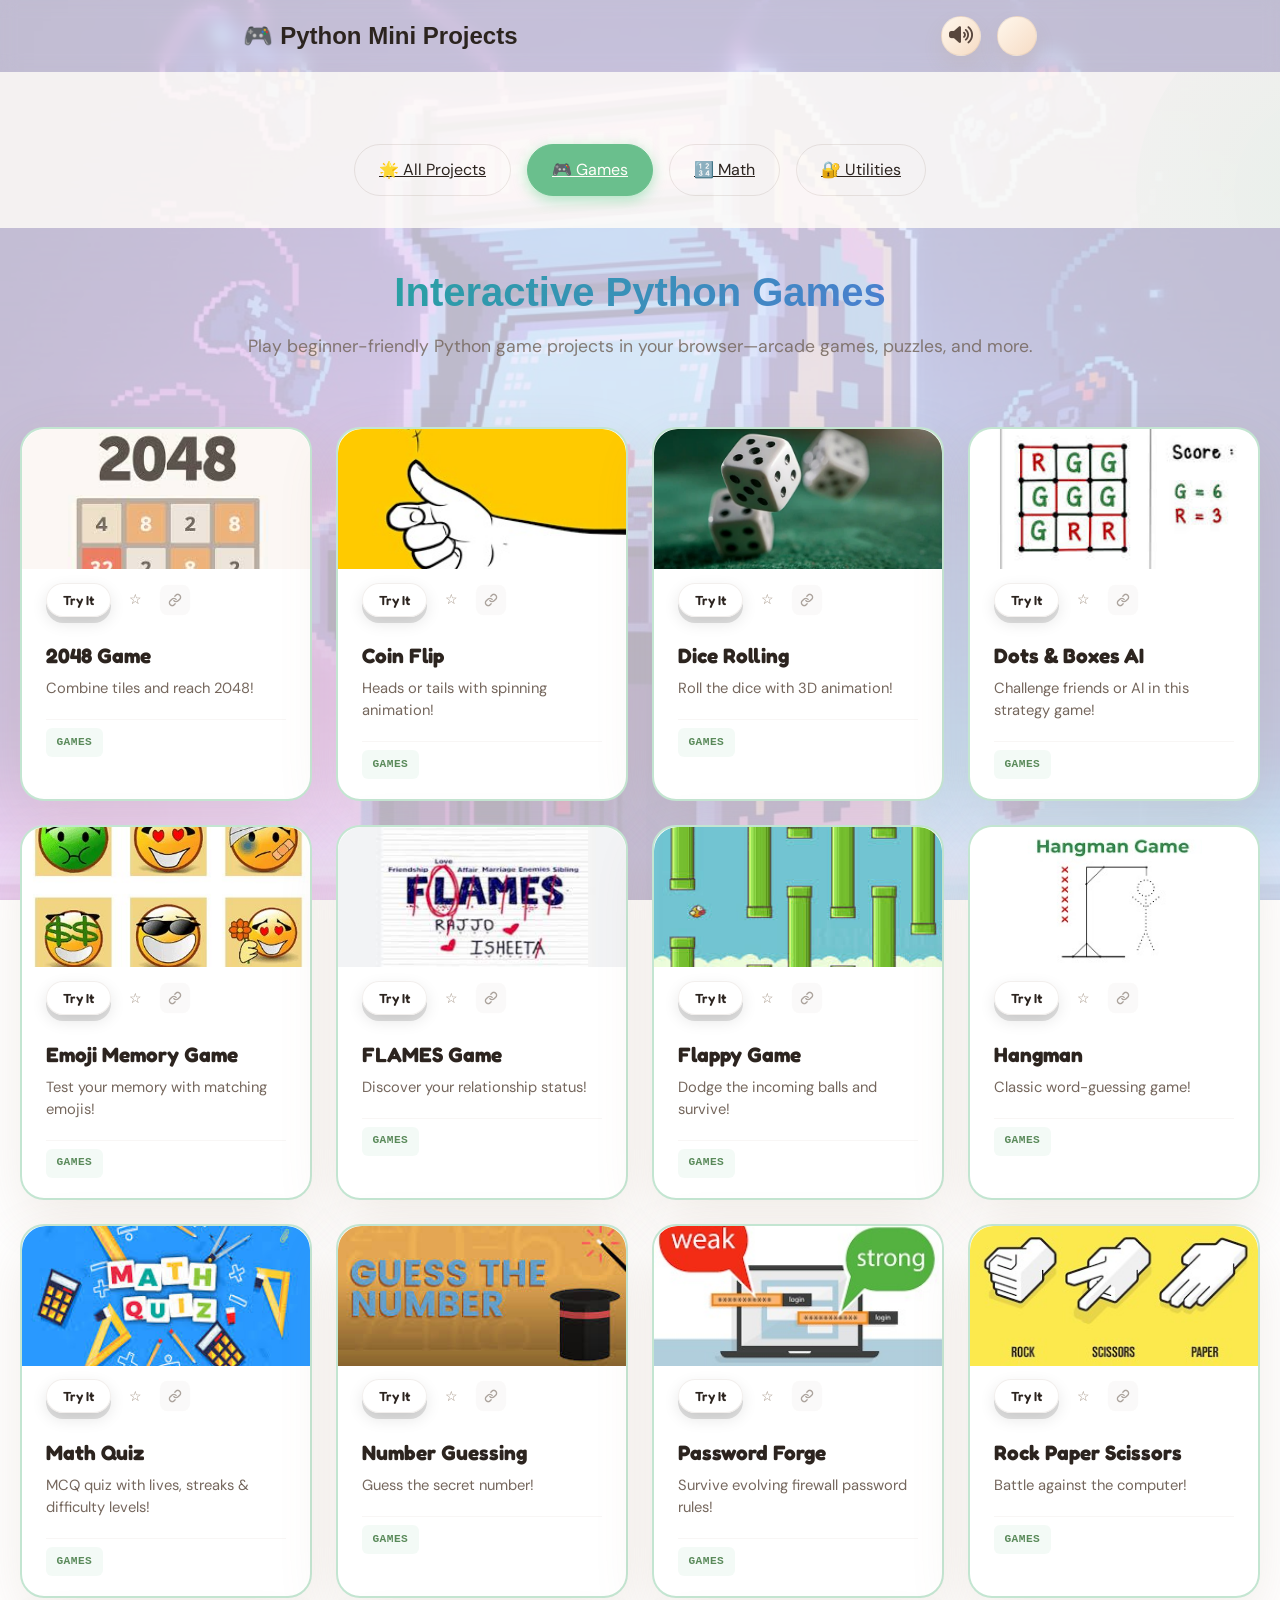
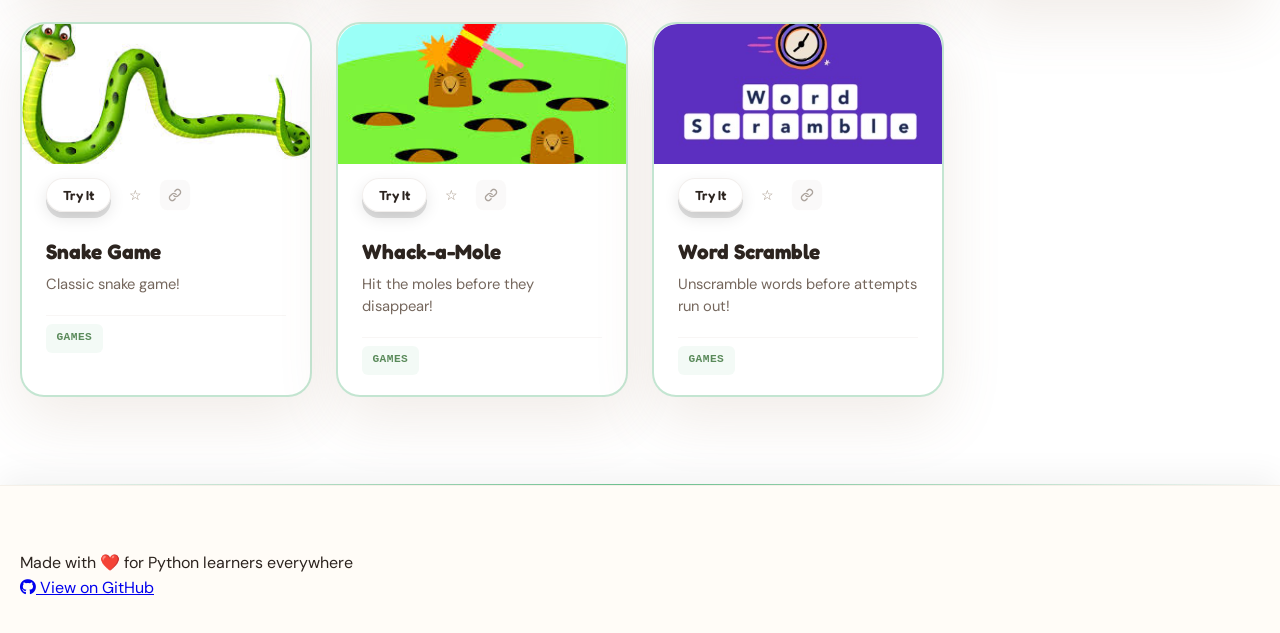
==== commit 229dba44: "Merge branch 'main' into implement-tic-tac-toe-game" ====
--- a/web-app/games.html
+++ b/web-app/games.html
@@ -4,14 +4,50 @@
 <head>
     <meta charset="UTF-8">
     <meta name="viewport" content="width=device-width, initial-scale=1.0">
-    <meta name="description" content="Play beginner-friendly Python game projects in your browser—arcade games, puzzles, and more.">
+    <meta name="description" content="Play beginner-friendly Python games in your browser. Arcade games, puzzles, strategy, and memory challenges with sleek dark/light mode UI. Zero installation required.">
     <meta name="color-scheme" content="dark light">
     <meta id="themeColorMeta" name="theme-color" content="#0f172a">
-    <meta property="og:title" content="Games — Python Mini Projects">
-    <meta property="og:description" content="Interactive games—no install required.">
+    
+    <!-- Open Graph / Facebook -->
     <meta property="og:type" content="website">
-    <title>Games - Python Mini Projects</title>
+    <meta property="og:url" content="https://steam-bell-92.github.io/python-mini-project/games.html">
+    <meta property="og:title" content="Python Mini Games - Interactive Web Edition">
+    <meta property="og:description" content="Play beginner-friendly Python games in your browser. Arcade games, puzzles, strategy, and memory challenges with sleek dark/light mode UI. Zero installation required.">
+    <meta property="og:image" content="https://steam-bell-92.github.io/python-mini-project/assets/logo.png">
+    <meta property="og:site_name" content="py.mini() lab">
+
+    <!-- Twitter -->
+    <meta name="twitter:card" content="summary_large_image">
+    <meta name="twitter:url" content="https://steam-bell-92.github.io/python-mini-project/games.html">
+    <meta name="twitter:title" content="Python Mini Games - Interactive Web Edition">
+    <meta name="twitter:description" content="Play beginner-friendly Python games in your browser. Arcade games, puzzles, strategy, and memory challenges with sleek dark/light mode UI. Zero installation required.">
+    <meta name="twitter:image" content="https://steam-bell-92.github.io/python-mini-project/assets/logo.png">
+
+    <!-- Canonical Link -->
+    <link rel="canonical" href="https://steam-bell-92.github.io/python-mini-project/games.html">
+
+    <title>Python Mini Games - Interactive Web Edition</title>
     <link rel="icon" href="assets/favicon.svg" type="image/svg+xml">
+    
+    <!-- Structured Data (JSON-LD) -->
+    <script type="application/ld+json">
+    {
+      "@context": "https://schema.org",
+      "@type": "ItemPage",
+      "name": "Interactive Python Games",
+      "description": "Play beginner-friendly Python arcade games, puzzles, and memory challenges in the browser.",
+      "url": "https://steam-bell-92.github.io/python-mini-project/games.html",
+      "publisher": {
+        "@type": "Organization",
+        "name": "py.mini() lab",
+        "logo": {
+          "@type": "ImageObject",
+          "url": "https://steam-bell-92.github.io/python-mini-project/assets/logo.png"
+        }
+      }
+    }
+    </script>
+
     <link rel="stylesheet" href="css/styles.css">
     <link rel="stylesheet" href="https://cdnjs.cloudflare.com/ajax/libs/font-awesome/6.4.0/css/all.min.css">
     <style>
@@ -61,7 +97,9 @@
     <nav class="navbar" aria-label="Primary">
         <div class="container">
             <div class="logo">
-                <h1>🎮 Python Mini Projects</h1>
+                <a href="index.html" style="text-decoration: none; color: inherit; display: flex; align-items: center; gap: 8px;">
+                    <span style="font-family: 'Space Grotesk', sans-serif; font-size: 1.5rem; font-weight: 700; display: flex; align-items: center; gap: 10px;">🎮 Python Mini Projects</span>
+                </a>
             </div>
             <div class="nav-controls">
                 <button type="button" class="sound-toggle" id="soundToggle" aria-label="Mute sounds">
@@ -90,114 +128,122 @@
             </div>
         </section>
 
+        <!-- Page Title Section -->
+        <section class="page-title-section" style="text-align: center; padding: 2rem 0 1rem 0;">
+            <div class="container">
+                <h1 style="font-size: 2.5rem; font-family: 'Space Grotesk', sans-serif; background: linear-gradient(135deg, #10b981, #6366f1); -webkit-background-clip: text; -webkit-text-fill-color: transparent; background-clip: text; margin: 0;">Interactive Python Games</h1>
+                <p style="color: var(--text-secondary); margin-top: 0.5rem; font-size: 1.1rem; opacity: 0.85;">Play beginner-friendly Python game projects in your browser—arcade games, puzzles, and more.</p>
+            </div>
+        </section>
+
         <!-- Projects Grid — Games only -->
         <section class="projects-section" aria-label="Game Projects">
             <div class="container">
                 <div class="projects-grid" id="projectsGrid">
 
-                    <div class="project-card" data-category="games" data-project="rock-paper-scissor">
-                        <div class="card-icon">🪨</div>
+                    <div class="project-card" data-category="games" data-project="2048-game"><img class="card-banner" src="assets/banners/2048-game.jpg" alt="2048 Game" loading="lazy"><div class="card-actions"><button class="btn-play">Try It</button></div>
+                        
+                        <h3>2048 Game</h3>
+                        <p>Combine tiles and reach 2048!</p>
+                        
+                    </div>
+
+                    <div class="project-card" data-category="games" data-project="coin-flip"><img class="card-banner" src="assets/banners/coin-flip.jpg" alt="Coin Flip" loading="lazy"><div class="card-actions"><button class="btn-play">Try It</button></div>
+                        
+                        <h3>Coin Flip</h3>
+                        <p>Heads or tails with spinning animation!</p>
+                        
+                    </div>
+
+                    <div class="project-card" data-category="games" data-project="dice-rolling"><img class="card-banner" src="assets/banners/dice-rolling.jpg" alt="Dice Rolling" loading="lazy"><div class="card-actions"><button class="btn-play">Try It</button></div>
+                        
+                        <h3>Dice Rolling</h3>
+                        <p>Roll the dice with 3D animation!</p>
+                        
+                    </div>
+
+                    <div class="project-card" data-category="games" data-project="dots-boxes"><img class="card-banner" src="assets/banners/dots-boxes.jpg" alt="Dots &amp; Boxes AI" loading="lazy"><div class="card-actions"><button class="btn-play">Try It</button></div>
+                        
+                        <h3>Dots &amp; Boxes AI</h3>
+                        <p>Challenge friends or AI in this strategy game!</p>
+                        
+                    </div>
+
+                    <div class="project-card" data-category="games" data-project="emoji-memory"><img class="card-banner" src="assets/banners/emoji-memory.jpg" alt="Emoji Memory Game" loading="lazy"><div class="card-actions"><button class="btn-play">Try It</button></div>
+                        
+                        <h3>Emoji Memory Game</h3>
+                        <p>Test your memory with matching emojis!</p>
+                        
+                    </div>
+
+                    <div class="project-card" data-category="games" data-project="flames"><img class="card-banner" src="assets/banners/flames.jpg" alt="FLAMES Game" loading="lazy"><div class="card-actions"><button class="btn-play">Try It</button></div>
+                        
+                        <h3>FLAMES Game</h3>
+                        <p>Discover your relationship status!</p>
+                        
+                    </div>
+
+                    <div class="project-card" data-category="games" data-project="flappy-game"><img class="card-banner" src="assets/banners/flappy-game.jpg" alt="Flappy Game" loading="lazy"><div class="card-actions"><button class="btn-play">Try It</button></div>
+                        
+                        <h3>Flappy Game</h3>
+                        <p>Dodge the incoming balls and survive!</p>
+                        
+                    </div>
+
+                    <div class="project-card" data-category="games" data-project="hangman"><img class="card-banner" src="assets/banners/hangman.jpg" alt="Hangman" loading="lazy"><div class="card-actions"><button class="btn-play">Try It</button></div>
+                        
+                        <h3>Hangman</h3>
+                        <p>Classic word-guessing game!</p>
+                        
+                    </div>
+
+                    <div class="project-card" data-category="games" data-project="math-quiz"><img class="card-banner" src="assets/banners/math-quiz.jpg" alt="Math Quiz" loading="lazy"><div class="card-actions"><button class="btn-play">Try It</button></div>
+                        
+                        <h3>Math Quiz</h3>
+                        <p>MCQ quiz with lives, streaks & difficulty levels!</p>
+                        
+                    </div>
+
+                    <div class="project-card" data-category="games" data-project="number-guessing"><img class="card-banner" src="assets/banners/number-guessing.jpg" alt="Number Guessing" loading="lazy"><div class="card-actions"><button class="btn-play">Try It</button></div>
+                        
+                        <h3>Number Guessing</h3>
+                        <p>Guess the secret number!</p>
+                        
+                    </div>
+
+                    <div class="project-card" data-category="games" data-project="password-forge"><img class="card-banner" src="assets/banners/password-forge.jpg" alt="Password Forge" loading="lazy"><div class="card-actions"><button class="btn-play">Try It</button></div>
+                        
+                        <h3>Password Forge</h3>
+                        <p>Survive evolving firewall password rules!</p>
+                        
+                    </div>
+
+                    <div class="project-card" data-category="games" data-project="rock-paper-scissor"><img class="card-banner" src="assets/banners/rock-paper-scissor.jpg" alt="Rock Paper Scissors" loading="lazy"><div class="card-actions"><button class="btn-play">Try It</button></div>
+                        
                         <h3>Rock Paper Scissors</h3>
                         <p>Battle against the computer!</p>
-                        <button class="btn-play">Try It</button>
-                    </div>
-
-                    <div class="project-card" data-category="games" data-project="dice-rolling">
-                        <div class="card-icon">🎲</div>
-                        <h3>Dice Rolling</h3>
-                        <p>Roll the dice with 3D animation!</p>
-                        <button class="btn-play">Try It</button>
-                    </div>
-
-                    <div class="project-card" data-category="games" data-project="coin-flip">
-                        <div class="card-icon">🪙</div>
-                        <h3>Coin Flip</h3>
-                        <p>Heads or tails with spinning animation!</p>
-                        <button class="btn-play">Try It</button>
-                    </div>
-
-                    <div class="project-card" data-category="games" data-project="number-guessing">
-                        <div class="card-icon">🎯</div>
-                        <h3>Number Guessing</h3>
-                        <p>Guess the secret number!</p>
-                        <button class="btn-play">Try It</button>
-                    </div>
-
-                    <div class="project-card" data-category="games" data-project="hangman">
-                        <div class="card-icon">🎮</div>
-                        <h3>Hangman</h3>
-                        <p>Classic word-guessing game!</p>
-                        <button class="btn-play">Try It</button>
-                    </div>
-
-                    <div class="project-card" data-category="games" data-project="word-scramble">
-                        <div class="card-icon">🔤</div>
+                        
+                    </div>
+
+                    <div class="project-card" data-category="games" data-project="snake-game"><img class="card-banner" src="assets/banners/snake-game.jpg" alt="Snake Game" loading="lazy"><div class="card-actions"><button class="btn-play">Try It</button></div>
+                        
+                        <h3>Snake Game</h3>
+                        <p>Classic snake game!</p>
+                        
+                    </div>
+
+                    <div class="project-card" data-category="games" data-project="whack-a-mole"><img class="card-banner" src="assets/banners/whack-a-mole.jpg" alt="Whack-a-Mole" loading="lazy"><div class="card-actions"><button class="btn-play">Try It</button></div>
+                        
+                        <h3>Whack-a-Mole</h3>
+                        <p>Hit the moles before they disappear!</p>
+                        
+                    </div>
+
+                    <div class="project-card" data-category="games" data-project="word-scramble"><img class="card-banner" src="assets/banners/word-scramble.jpg" alt="Word Scramble" loading="lazy"><div class="card-actions"><button class="btn-play">Try It</button></div>
+                        
                         <h3>Word Scramble</h3>
                         <p>Unscramble words before attempts run out!</p>
-                        <button class="btn-play">Play Now</button>
-                    </div>
-
-                    <div class="project-card" data-category="games" data-project="flames">
-                        <div class="card-icon">💖</div>
-                        <h3>FLAMES Game</h3>
-                        <p>Discover your relationship status!</p>
-                        <button class="btn-play">Play Now</button>
-                    </div>
-
-                    <div class="project-card" data-category="games" data-project="dots-boxes">
-                        <div class="card-icon">🔲</div>
-                        <h3>Dots &amp; Boxes AI</h3>
-                        <p>Challenge friends or AI in this strategy game!</p>
-                        <button class="btn-play">Play Now</button>
-                    </div>
-
-                    <div class="project-card" data-category="games" data-project="password-forge">
-                        <div class="card-icon">🔐</div>
-                        <h3>Password Forge</h3>
-                        <p>Survive evolving firewall password rules!</p>
-                        <button class="btn-play">Try It</button>
-                    </div>
-
-                    <div class="project-card" data-category="games" data-project="math-quiz">
-                        <div class="card-icon">🧠</div>
-                        <h3>Math Quiz</h3>
-                        <p>MCQ quiz with lives, streaks & difficulty levels!</p>
-                        <button class="btn-play">Try It</button>
-                    </div>
-
-                    <div class="project-card" data-category="games" data-project="snake-game">
-                        <div class="card-icon">🐍</div>
-                        <h3>Snake Game</h3>
-                        <p>Classic snake game!</p>
-                        <button class="btn-play">Try It</button>
-                    </div>
-
-                    <div class="project-card" data-category="games" data-project="emoji-memory">
-                        <div class="card-icon">🧠</div>
-                        <h3>Emoji Memory Game</h3>
-                        <p>Test your memory with matching emojis!</p>
-                        <button class="btn-play">Try It</button>
-                    </div>
-
-                    <div class="project-card" data-category="games" data-project="whack-a-mole">
-                        <div class="card-icon">🔨</div>
-                        <h3>Whack-a-Mole</h3>
-                        <p>Hit the moles before they disappear!</p>
-                        <button class="btn-play">Try It</button>
-                    </div>
-
-                    <div class="project-card" data-category="games" data-project="flappy-game">
-                        <div class="card-icon">🐦</div>
-                        <h3>Flappy Game</h3>
-                        <p>Dodge the incoming balls and survive!</p>
-                        <button class="btn-play">Try It</button>
-                    </div>
-
-                    <div class="project-card" data-category="games" data-project="game2048">
-                        <div class="card-icon">🟦</div>
-                        <h3>2048 Game</h3>
-                        <p>Combine tiles and reach 2048!</p>
-                        <button class="btn-play">Try It</button>
+                        
                     </div>
 
                 </div><!-- /projects-grid -->
--- a/web-app/css/styles.css
+++ b/web-app/css/styles.css
@@ -5,19 +5,29 @@
    CSS VARIABLES
 ═══════════════════════════════════════ */
 :root {
-    --primary-color:   #22c55e;
-    --secondary-color: #4ade80;
-    --success-color:   #10b981;
-    --danger-color:    #ef4444;
-    --warning-color:   #f59e0b;
-    --bg-color:        #0d1f13;
-    --surface-color:   #122019;
-    --text-color:      #f1f5f9;
-    --text-secondary:  #94a3b8;
-    --border-color:    #1e3a28;
-    --shadow: 0 20px 60px rgba(0, 0, 0, 0.7);
-    --shadow-modal: 0 35px 80px -12px rgba(0, 0, 0, 0.85);
-    --transition:      all 0.3s cubic-bezier(0.4, 0, 0.2, 1);
+    --accent-color: #22c55e;
+    --primary-color: var(--accent-color);
+    --secondary-color: #06b6d4;
+    --success-color: #10b981;
+    --danger-color: #ef4444;
+    --warning-color: #f59e0b;
+    --bg-color: #081120;
+    --surface-color: #111827;
+    --panel-color: #0f172a;
+    --control-color: #172033;
+    --text-color: #e5e7eb;
+    --text-secondary: #94a3b8;
+    --border-color: #1f2937;
+    --accent-soft: rgba(34, 197, 94, 0.14);
+    --accent-border: rgba(34, 197, 94, 0.35);
+    --overlay-color: rgba(8, 17, 32, 0.78);
+    --on-accent: #ffffff;
+    --footer-card-color: #e9830f;
+    --footer-card-light: rgba(252, 176, 91, 0.08);
+    --footer-card-border: rgba(252, 176, 91, 0.25);
+    --shadow: 0 10px 30px rgba(0, 0, 0, 0.3);
+    --shadow-modal: 0 25px 50px -12px rgba(0, 0, 0, 0.45);
+    --transition: all 0.3s cubic-bezier(0.4, 0, 0.2, 1);
     --transition-fast: 0.15s cubic-bezier(0.4, 0, 0.2, 1);
     --motion-duration: 0.3s;
 
@@ -26,33 +36,37 @@
     --hero-green-400: #4ade80;
     --hero-green-500: #22c55e;
     --hero-green-600: #05431c;
-    --hero-green-nav-bg:  #0d2118;
-    --hero-green-border:  rgba(74, 222, 128, 0.35);
-    --hero-green-glow:    rgba(34, 197, 94, 0.28);
+    --hero-green-nav-bg: #0d2118;
+    --hero-green-border: rgba(74, 222, 128, 0.35);
+    --hero-green-glow: rgba(34, 197, 94, 0.28);
     --hero-font-display: 'Fredoka', 'Segoe UI', sans-serif;
-    --hero-font-body:    'DM Sans', 'Segoe UI', sans-serif;
+    --hero-font-body: 'DM Sans', 'Segoe UI', sans-serif;
 }
 
 [data-theme="light"] {
-    --primary-color:   #16a34a;
+    --primary-color: #16a34a;
     --secondary-color: #22c55e;
-    --bg-color:        #f0fdf4;
-    --surface-color:   #ffffff;
-    --border-color:    #bbf7d0;
+    --bg-color: #f0fdf4;
+    --surface-color: #ffffff;
+    --border-color: #bbf7d0;
     --shadow: 0 20px 60px rgba(34, 197, 94, 0.22);
     --shadow-modal: 0 35px 80px -12px rgba(22, 163, 74, 0.35);
-    --text-color:      #0f172a;
-    --text-secondary:  #64748b;
-
-    --hero-green-nav-bg:  #e8faf0;
-    --hero-green-border:  rgba(22, 163, 74, 0.30);
-    --hero-green-glow:    rgba(22, 163, 74, 0.15);
+    --text-color: #0f172a;
+    --text-secondary: #64748b;
+    --footer-card-light: rgba(252, 176, 91, 0.06);
+    --footer-card-border: rgba(252, 176, 91, 0.18);
+
+    --hero-green-nav-bg: #e8faf0;
+    --hero-green-border: rgba(22, 163, 74, 0.30);
+    --hero-green-glow: rgba(22, 163, 74, 0.15);
 }
 
 /* ═══════════════════════════════════════
    RESET & BASE
 ═══════════════════════════════════════ */
-*, *::before, *::after {
+*,
+*::before,
+*::after {
     margin: 0;
     padding: 0;
     box-sizing: border-box;
@@ -62,13 +76,44 @@
     scroll-behavior: smooth;
 }
 
+[data-theme="light"] {
+    --bg-color: #f8fafc;
+    --surface-color: #ffffff;
+    --panel-color: #f1f5f9;
+    --control-color: #ffffff;
+    --text-color: #1f2937;
+    --text-secondary: #6b7280;
+    --border-color: #d8dee8;
+    --accent-soft: rgba(34, 197, 94, 0.1);
+    --accent-border: rgba(34, 197, 94, 0.26);
+    --overlay-color: rgba(15, 23, 42, 0.46);
+    --shadow: 0 10px 30px rgba(0, 0, 0, 0.1);
+    --shadow-modal: 0 25px 50px -12px rgba(15, 23, 42, 0.18);
+}
+
+* {
+    margin: 0;
+    padding: 0;
+    box-sizing: border-box;
+}
+
+a,
+button,
+input,
+select,
+textarea,
+.project-card,
+.whack-hole {
+    touch-action: manipulation;
+    /* Removes 300ms mobile click delay globally */
+}
+
 body {
-    font-family: var(--hero-font-body);
+    font-family: 'Space Grotesk', 'Segoe UI', sans-serif;
     background: var(--bg-color);
     color: var(--text-color);
     line-height: 1.6;
     transition: background-color var(--motion-duration) ease, color var(--motion-duration) ease;
-    padding-bottom: 6rem;
 }
 
 #main-content {
@@ -76,7 +121,6 @@
 }
 
 .container {
-    max-width: 1200px;
     margin: 0 auto;
     padding: 0 20px;
 }
@@ -85,35 +129,75 @@
    NAVBAR
 ═══════════════════════════════════════ */
 .navbar {
-    background: var(--hero-green-nav-bg);
-    padding: 1rem 0;
+    background: color-mix(in srgb, var(--surface-color) 86%, transparent);
+    backdrop-filter: blur(8px);
+    padding: 1.25rem 0;
     position: sticky;
     top: 0;
     z-index: 1000;
-    border-bottom: 2px solid var(--hero-green-border);
-    box-shadow: 0 4px 24px var(--hero-green-glow), 0 1px 0 rgba(255,255,255,0.04);
-    backdrop-filter: blur(12px);
-    -webkit-backdrop-filter: blur(12px);
+    border-bottom: 1px solid var(--border-color);
 }
 
 .navbar .container {
     display: flex;
-    justify-content: space-between;
-    align-items: center;
+    justify-content:space-around;
+    align-items: center;
+}
+.navbar-brand {
+    display: flex;
+    align-items: baseline;
+    gap: 1.5rem;
+}
+
+.logo {
+    display: flex;
+    align-items: center;
+}
+
+.navbar-tagline {
+    font-size: 0.875rem;
+    color: var(--text-secondary);
+    font-family: 'Space Grotesk', sans-serif;
+    font-weight: 500;
+    letter-spacing: 0.025em;
+    opacity: 0.85;
+    white-space: nowrap;
 }
 
 .logo h1 {
-    font-family: var(--hero-font-display);
-    font-size: 1.55rem;
+    font-size: 1.5rem;
+    color: var(--text-color);
+    font-family: 'IBM Plex Mono', monospace;
+    font-weight: 600;
+    letter-spacing: 0.5px;
+    display: flex;
+    align-items: baseline;
+    gap: 0;
+    margin: 0;
+}
+
+.logo-py {
+    font-family: 'IBM Plex Mono', monospace;
+    font-weight: 400;
+    font-size: 1.1rem;
+    color: var(--text-secondary);
+    letter-spacing: 0.02em;
+}
+
+.logo-mini {
+    font-family: 'Space Grotesk', sans-serif;
     font-weight: 700;
-    letter-spacing: 0.01em;
-    display: flex;
-    align-items: center;
-    gap: 0.7rem;
-    background: linear-gradient(135deg, var(--hero-green-400), var(--hero-green-600));
-    -webkit-background-clip: text;
-    -webkit-text-fill-color: transparent;
-    background-clip: text;
+    font-size: 1.3rem;
+    color: var(--text-color);
+    margin: 0 0.15rem;
+}
+
+.logo-parens {
+    font-family: 'IBM Plex Mono', monospace;
+    font-weight: 600;
+    color: var(--accent-color);
+    font-size: 1.1rem;
+    margin-left: 0.1rem;
 }
 
 .logo-icon {
@@ -133,9 +217,9 @@
 
 .theme-toggle,
 .sound-toggle {
-    background: rgba(74, 222, 128, 0.15);
-    border: 1.5px solid var(--hero-green-border);
-    color: var(--hero-green-300);
+    background: var(--accent-color);
+    border: none;
+    color: var(--on-accent);
     width: 40px;
     height: 40px;
     border-radius: 50%;
@@ -147,14 +231,17 @@
     justify-content: center;
 }
 
-.theme-toggle:hover, .sound-toggle:hover {
+.theme-toggle:hover,
+.sound-toggle:hover {
     background: rgba(74, 222, 128, 0.28);
     box-shadow: 0 0 14px var(--hero-green-glow);
     color: var(--hero-green-200);
     transform: scale(1.1);
-}
-
-.theme-toggle:active, .sound-toggle:active {
+    box-shadow: 0 0 15px rgba(34, 197, 94, 0.4);
+}
+
+.theme-toggle:active,
+.sound-toggle:active {
     transform: scale(0.95);
 }
 
@@ -163,12 +250,14 @@
 ═══════════════════════════════════════ */
 .hero-section {
     position: relative;
-    padding: 9rem 0;
+    padding: 7.5rem 0 3.5rem;
     min-height: 520px;
     text-align: center;
     overflow: hidden;
-    background: var(--hero-green-nav-bg);
-}
+    background-color: var(--bg-color);
+    transition: background-color 0.5s ease;
+}
+
 
 /* Canvas fills the full hero */
 #boardCanvas {
@@ -182,10 +271,39 @@
     display: block;
 }
 
-/* Old purple blobs — killed */
-.hero-background { background: transparent; }
-.hero-background::before,
-.hero-background::after { display: none; }
+/* Stunning Premium Geometric Grid Background */
+.hero-background {
+    position: absolute;
+    inset: 0;
+    overflow: hidden;
+    z-index: 0;
+    pointer-events: none;
+    background-color: transparent;
+    background-image: 
+        linear-gradient(to right, var(--border-color) 1px, transparent 1px),
+        linear-gradient(to bottom, var(--border-color) 1px, transparent 1px);
+    background-size: 36px 36px;
+    opacity: 0.25;
+    mask-image: radial-gradient(ellipse at top, black 40%, transparent 80%);
+    -webkit-mask-image: radial-gradient(ellipse at top, black 40%, transparent 80%);
+}
+
+.hero-background::before {
+    content: '';
+    position: absolute;
+    top: 0;
+    left: 50%;
+    transform: translateX(-50%);
+    width: 100vw;
+    height: 100%;
+    max-width: 1200px;
+    background: radial-gradient(circle at top, var(--accent-soft) 0%, transparent 70%);
+    z-index: -1;
+}
+
+[data-theme="light"] .hero-background {
+    opacity: 0.6;
+}
 
 /* Vignette fade at bottom of hero */
 .hero-section::after {
@@ -194,52 +312,331 @@
     bottom: 0;
     left: 0;
     right: 0;
-    height: 80px;
-    background: linear-gradient(to bottom, transparent, var(--bg-color));
+    bottom: 0;
+    pointer-events: none;
+    z-index: 0;
+}
+
+.hero-code-snippets {
+    position: absolute;
+    inset: 0;
     z-index: 1;
+    overflow: hidden;
     pointer-events: none;
+}
+
+.code-snippet {
+    position: absolute;
+    color: color-mix(in srgb, var(--text-secondary) 74%, var(--accent-color));
+    font-family: 'IBM Plex Mono', monospace;
+    font-size: clamp(0.72rem, 1.2vw, 0.92rem);
+    letter-spacing: 0.02em;
+    opacity: 0.16;
+    text-shadow: 0 0 20px rgba(34, 197, 94, 0.24);
+    white-space: nowrap;
+    transform-origin: center;
+}
+
+.snippet-one {
+    top: 15%;
+    left: 10%;
+    animation: codeFloatOne 18s ease-in-out infinite;
+}
+
+.snippet-two {
+    top: 25%;
+    right: 10%;
+    opacity: 0.18;
+    animation: codeFloatTwo 22s ease-in-out infinite;
+}
+
+.snippet-three {
+    top: 50%;
+    left: 12%;
+    opacity: 0.22;
+    animation: codeFloatThree 20s ease-in-out infinite;
+}
+
+.snippet-four {
+    top: 60%;
+    right: 8%;
+    animation: codeFloatTwo 24s ease-in-out infinite reverse;
+}
+
+.snippet-five {
+    top: 75%;
+    left: 15%;
+    animation: codeFloatOne 21s ease-in-out infinite reverse;
+}
+
+.snippet-six {
+    top: 20%;
+    right: 25%;
+    opacity: 0.15;
+    animation: codeFloatThree 26s ease-in-out infinite;
+}
+
+.snippet-seven {
+    top: 80%;
+    right: 18%;
+    opacity: 0.15;
+    animation: codeFloatTwo 28s ease-in-out infinite;
+}
+
+[data-theme="light"] .code-snippet {
+    color: color-mix(in srgb, var(--text-secondary) 70%, var(--accent-color));
+    opacity: 0.15;
+    text-shadow: none;
+}
+
+@keyframes codeFloatOne {
+
+    0%,
+    100% {
+        transform: translate3d(0, 0, 0) rotate(4deg);
+    }
+
+    50% {
+        transform: translate3d(-12px, 9px, 0) rotate(-2deg);
+    }
+}
+
+@keyframes codeFloatTwo {
+
+    0%,
+    100% {
+        transform: translate3d(0, 0, 0) rotate(-5deg);
+    }
+
+    50% {
+        transform: translate3d(10px, -8px, 0) rotate(3deg);
+    }
+}
+
+@keyframes codeFloatThree {
+
+    0%,
+    100% {
+        transform: translate3d(0, 0, 0) rotate(-3deg);
+    }
+
+    50% {
+        transform: translate3d(14px, 7px, 0) rotate(2deg);
+    }
+}
+
+.hero-background.color-bends-container {
+    position: absolute;
+}
+
+.color-bends-container {
+    position: relative;
+    width: 100%;
+    height: 100%;
+    overflow: hidden;
+    isolation: isolate;
+    background:
+        radial-gradient(circle at top left, rgba(34, 197, 94, 0.12), transparent 40%),
+        #081120;
+}
+
+[data-theme="light"] .color-bends-container {
+    background:
+        radial-gradient(circle at top left, rgba(34, 197, 94, 0.08), transparent 42%),
+        #f8fafc;
+}
+
+.color-bends-container::before,
+.color-bends-container::after {
+    content: '';
+    position: absolute;
+    pointer-events: none;
+}
+
+.color-bends-container::before {
+    inset: 0;
+    background:
+        linear-gradient(rgba(148, 163, 184, 0.035) 1px, transparent 1px),
+        linear-gradient(90deg, rgba(148, 163, 184, 0.025) 1px, transparent 1px);
+    background-size: 36px 36px;
+    mask-image: linear-gradient(to bottom, rgba(0, 0, 0, 0.72), transparent 78%);
+    opacity: 0.65;
+}
+
+.color-bends-container::after {
+    inset: 0;
+    background: linear-gradient(to bottom, transparent 0%, rgba(8, 17, 32, 0.72) 100%);
+    opacity: 0.78;
+}
+
+[data-theme="light"] .color-bends-container::before {
+    opacity: 0.35;
+}
+
+[data-theme="light"] .color-bends-container::after {
+    background: linear-gradient(to bottom, transparent 0%, rgba(248, 250, 252, 0.72) 100%);
+    opacity: 0.72;
 }
 
 .hero-content {
     position: relative;
     z-index: 2;
-    max-width: 900px;
-    margin: 0 auto;
+    max-width: 680px;
+    margin-left: calc(50% - 350px);
+    margin-right: auto;
+    padding-top: 15px;
+    text-align: center;
+    display: flex;
+    flex-direction: column;
+    align-items: center;
+}
+
+.hero-kicker {
+    color: var(--accent-color);
+    font-family: 'IBM Plex Mono', monospace;
+    font-size: 0.78rem;
+    font-weight: 600;
+    letter-spacing: 0.12em;
+    margin-bottom: 1rem;
+    text-transform: uppercase;
+    animation: fadeInUp 0.7s ease;
 }
 
 .hero-title {
-    font-family: var(--hero-font-display);
-    font-size: 3.6rem;
+    font-size: clamp(2.45rem, 7vw, 4.75rem);
     font-weight: 700;
-    margin-bottom: 1.5rem;
-    line-height: 1.2;
-    letter-spacing: 0.01em;
-    background: linear-gradient(135deg, #0c5125 0%, #1a763c 50%, #0c5125 100%);    -webkit-background-clip: text;
-    -webkit-text-fill-color: transparent;
-    background-clip: text;
-    filter: drop-shadow(0 2px 12px var(--hero-green-glow));
-    animation: heroTitleReveal 0.85s cubic-bezier(0.22, 1, 0.36, 1) both;
-}
+    margin-bottom: 1rem;
+    color: var(--text-color);
+    animation: fadeInUp 0.7s ease;
+    line-height: 1.1;
+    max-width: none;
+}
+
+.hero-title-wrapper {
+    position: relative;
+    display: inline-block;
+}
+
+.python-orbit {
+    position: absolute;
+    width: 400px;
+    height: 400px;
+    top: 50%;
+    left: 50%;
+    transform: translate(-50%, -50%);
+    border: 2px solid rgba(34, 197, 94, 0.15);
+    border-radius: 50%;
+    animation: revolve 20s linear infinite;
+    pointer-events: none;
+    z-index: 1;
+}
+
+.python-orbiter {
+    position: absolute;
+    width: 50px;
+    height: 50px;
+    top: -25px;
+    left: 50%;
+    transform: translateX(-50%);
+    display: flex;
+    align-items: center;
+    justify-content: center;
+    animation: rotate 4s linear infinite;
+}
+
+.python-logo {
+    font-size: 2.5rem;
+    filter: drop-shadow(0 4px 12px rgba(34, 197, 94, 0.4));
+    animation: spinPython 3s linear infinite;
+}
+
+@keyframes revolve {
+    from {
+        transform: translate(-50%, -50%) rotate(0deg);
+    }
+    to {
+        transform: translate(-50%, -50%) rotate(360deg);
+    }
+}
+
+@keyframes rotate {
+    from {
+        transform: translateX(-50%) rotate(0deg);
+    }
+    to {
+        transform: translateX(-50%) rotate(360deg);
+    }
+}
+
+@keyframes spinPython {
+    from {
+        transform: rotateY(0deg) scale(1);
+    }
+    50% {
+        transform: rotateY(180deg) scale(1.1);
+    }
+    to {
+        transform: rotateY(360deg) scale(1);
+    }
+}
+
+[data-theme="light"] .python-orbit {
+    border-color: rgba(22, 163, 74, 0.2);
+}
+
+[data-theme="light"] .python-logo {
+    filter: drop-shadow(0 4px 12px rgba(22, 163, 74, 0.3));
+}
+
 
 .hero-subtitle {
-    font-family: var(--hero-font-display);
-    font-size: 1.15rem;
-    font-weight: 400;
-    letter-spacing: 0.01em;
-    color: #ffffff;
-    opacity: 1;
-    margin-bottom: 2.5rem;
-    animation: fadeInUp 0.8s ease 0.22s both;
-}
-
-[data-theme="light"] .hero-subtitle { color: #14532d; }
-
-.hero-features {
-    display: flex;
-    gap: 1rem;
+    font-size: 1.05rem;
+    color: var(--text-secondary);
+    margin-bottom: 1rem;
+    animation: fadeInUp 0.7s ease 0.2s both;
+    font-weight: 500;
+    max-width: 560px;
+}
+
+.hero-meta {
+    display: flex;
     justify-content: center;
     flex-wrap: wrap;
-    margin-bottom: 2rem;
+    gap: 0.5rem 1rem;
+    color: var(--text-secondary);
+    font-family: 'IBM Plex Mono', monospace;
+    font-size: 0.78rem;
+    margin-bottom: 5rem;
+    opacity: 0.82;
+    animation: fadeInUp 0.7s ease 0.3s both;
+}
+
+.hero-meta span {
+    display: inline-flex;
+    align-items: center;
+    gap: 0.45rem;
+}
+
+.hero-meta span::before {
+    content: '';
+    width: 4px;
+    height: 4px;
+    border-radius: 50%;
+    background: var(--accent-color);
+    opacity: 0.72;
+}
+
+[data-theme="light"] .hero-subtitle {
+    color: #14532d;
+}
+
+.hero-features {
+    display: flex;
+    gap: 1.6rem;
+    justify-content: center;
+    align-items: center;
+    flex-wrap: wrap;
+    /* margin-bottom: 1.1rem; */
     animation: fadeInUp 0.7s ease 0.4s both;
 }
 
@@ -251,70 +648,118 @@
    FEATURE BADGES (hero category tabs)
 ═══════════════════════════════════════ */
 .feature-badge {
-    display: flex;
-    align-items: center;
-    gap: 0.5rem;
-    background: rgba(20, 83, 45, 0.733);
-    padding: 0.65rem 1.25rem;
-    border-radius: 50px;
-    border: 2px solid var(--hero-green-border);
-    color: var(--hero-green-600);
-    backdrop-filter: blur(8px);
-    transition: var(--transition);
+    position: relative;
+    display: inline-flex;
+    align-items: center;
+    gap: 0.38rem;
+    background: transparent;
+    padding: 0.25rem 0 0.35rem;
+    border: 0;
+    border-radius: 0;
+    transition: color 0.2s ease;
     cursor: pointer;
-    font-size: inherit;
-    font-family: inherit;
-}
-
-.feature-badge .feature-label {
-    font-family: var(--hero-font-display);
+    font-size: 0.82rem;
+    font-family: 'IBM Plex Mono', monospace;
+    color: var(--text-secondary);
+    text-transform: lowercase;
+}
+
+.feature-badge.active {
+    background: transparent;
+    border-color: transparent;
+    box-shadow: none;
+    color: var(--text-color);
+}
+
+.feature-badge.active .feature-label {
+    color: var(--text-color);
+}
+
+.feature-badge:hover {
+    transform: none;
+    box-shadow: none;
+    border-color: transparent;
+    color: var(--text-color);
+}
+
+.feature-badge::before {
+    content: '';
+    width: 5px;
+    height: 5px;
+    border-radius: 50%;
+    background: var(--border-color);
+    transition: background-color 0.2s ease, box-shadow 0.2s ease;
+}
+
+.feature-badge::after {
+    content: '';
+    position: absolute;
+    left: 0;
+    right: 0;
+    bottom: 0;
+    height: 1px;
+    background: var(--accent-color);
+    opacity: 0;
+    transform: scaleX(0.4);
+    transform-origin: left;
+    transition: opacity 0.2s ease, transform 0.2s ease;
+}
+
+.feature-badge:hover::after,
+.feature-badge.active::after {
+    opacity: 1;
+    transform: scaleX(1);
+}
+
+.feature-badge.active::before {
+    background: var(--accent-color);
+    box-shadow: 0 0 10px rgba(34, 197, 94, 0.55);
+}
+
+.feature-icon {
+    display: none;
+}
+
+.feature-label {
     font-weight: 600;
-    letter-spacing: 0.01em;
-    color: var(--hero-green-600);
-}
-
-.feature-badge:hover {
-    border-color: var(--hero-green-400);
-    box-shadow: 0 8px 24px var(--hero-green-glow);
-    transform: translateY(-4px);
-}
-
-.feature-badge.active {
-    background: linear-gradient(135deg, var(--hero-green-600), var(--hero-green-500));
-    border-color: var(--hero-green-400);
-    box-shadow: 0 4px 18px var(--hero-green-glow);
-}
-
-.feature-badge.active .feature-label,
-.feature-badge.active .feature-icon svg,
-.feature-badge.active .feature-icon i { color: #fff; }
-
-.hero-features .feature-icon svg,
-.hero-features .feature-icon i { color: var(--hero-green-300); }
-
-.feature-icon { font-size: 1.25rem; display: inline-block; }
-
-[data-theme="light"] .feature-badge {
-    background: rgba(240, 253, 244, 0.85);
-    color: var(--hero-green-600);
-}
-[data-theme="light"] .feature-badge .feature-label { color: var(--hero-green-600); }
-[data-theme="light"] .feature-badge.active {
-    background: linear-gradient(135deg, var(--hero-green-500), var(--hero-green-600));
-}
-
-/* ═══════════════════════════════════════
-   RANDOM PROJECT BUTTON
-═══════════════════════════════════════ */
-.btn-random-project {
-    background: linear-gradient(135deg, var(--hero-green-600), var(--hero-green-500));
-    border: 2px solid var(--hero-green-500);
-    color: white;
-    padding: 0.75rem 1.5rem;
+    color: currentColor;
+}
+
+.btn-explore {
+    background: linear-gradient(135deg, #6abf8d, #7fcfbd);
+    color: var(--on-accent);
+    border: none;
+    padding: 1rem 2.5rem;
+    font-size: 1.1rem;
+    font-weight: 700;
     border-radius: 50px;
     cursor: pointer;
+    transition: transform 0.18s cubic-bezier(0.34, 1.56, 0.64, 1), box-shadow 0.18s ease;
+    box-shadow: 0 8px 0 rgba(0, 0, 0, 0.1), 0 12px 30px rgba(34, 197, 94, 0.3);
+    animation: fadeInUp 0.7s ease 0.6s both;
+    display: inline-block;
+    position: relative;
+    top: 0;
+}
+
+.btn-explore:hover {
+    transform: translateY(-6px);
+    box-shadow: 0 12px 0 rgba(0, 0, 0, 0.08), 0 20px 45px rgba(34, 197, 94, 0.4);
+}
+
+.btn-explore:active {
+    transform: translateY(4px);
+    box-shadow: 0 4px 0 rgba(0, 0, 0, 0.08), 0 6px 12px rgba(34, 197, 94, 0.2);
+    top: 2px;
+    filter: brightness(0.95);
+}
+
+.badge {
+    background: var(--surface-color);
+    padding: 0.5rem 1.5rem;
+    border-radius: 50px;
     font-size: 1rem;
-    font-weight: 600;
+    border: 1px solid var(--border-color);
     transition: var(--transition);
     display: inline-flex;
     align-items: center;
@@ -330,8 +775,13 @@
     box-shadow: 0 8px 28px rgba(74, 222, 128, 0.45);
 }
 
-.btn-random-project:active { transform: translateY(0); }
-.btn-random-project i { font-size: 1.1rem; }
+.btn-random-project:active {
+    transform: translateY(0);
+}
+
+.btn-random-project i {
+    font-size: 1.1rem;
+}
 
 .btn-random-project.shuffle {
     animation: shuffle 0.6s cubic-bezier(0.68, -0.55, 0.265, 1.55);
@@ -354,7 +804,7 @@
     right: -20%;
     width: 400px;
     height: 400px;
-    background: radial-gradient(circle, rgba(17, 170, 73, 0.927), transparent);
+    background: radial-gradient(circle, rgba(34, 197, 94, 0.05), transparent);
     border-radius: 50%;
     pointer-events: none;
     animation: float 6s ease-in-out infinite;
@@ -368,53 +818,78 @@
     z-index: 1;
 }
 
-.tabs-wrapper {
-    display: flex;
-    align-items: center;
-    justify-content: space-between;
-    gap: 2rem;
-    flex-wrap: wrap;
-}
-
-.tabs-wrapper .tabs { flex: 1; min-width: 300px; }
-
-.tabs {
-    display: flex;
-    gap: 1rem;
-    justify-content: center;
-    flex-wrap: wrap;
-    margin-top: 1.5rem;
-}
-
-.tab {
-    background: transparent;
-    border: 2px solid var(--border-color);
+/* ===== THEMED COMPONENTS ===== */
+.project-content,
+.ui-panel {
+    background: var(--surface-color);
+    border: 1px solid var(--border-color);
+    border-radius: 16px;
     color: var(--text-color);
-    padding: 0.75rem 1.5rem;
-    border-radius: 50px;
+    box-shadow: var(--shadow);
+}
+
+.project-content {
+    padding: 1.5rem;
+}
+
+.ui-subpanel {
+    background: var(--panel-color);
+    border: 1px solid var(--border-color);
+    border-radius: 12px;
+    color: var(--text-color);
+}
+
+.ui-stat,
+.score-box,
+.score-card {
+    background: var(--accent-soft);
+    border: 1px solid var(--accent-border);
+    border-radius: 10px;
+    color: var(--text-color);
+}
+
+.ui-button,
+.game-btn,
+.control-btn,
+.btn-primary {
+    background: var(--accent-color);
+    border: 1px solid var(--accent-color);
+    border-radius: 10px;
+    color: var(--on-accent);
     cursor: pointer;
-    font-size: 1rem;
+    font-family: inherit;
+    font-weight: 700;
     transition: var(--transition);
 }
 
-.tab:hover {
-    border-color: var(--primary-color);
+.ui-button:hover,
+.game-btn:hover,
+.control-btn:hover,
+.btn-primary:hover {
+    box-shadow: 0 8px 24px rgba(34, 197, 94, 0.28);
     transform: translateY(-2px);
 }
 
-.tab.active {
-    background: var(--primary-color);
-    border-color: var(--primary-color);
-    color: white;
-    box-shadow: 0 4px 14px rgba(34, 197, 94, 0.35);
-}
-
-.tab:active { transform: scale(0.98); }
-
-/* ═══════════════════════════════════════
-   SEARCH BAR
-═══════════════════════════════════════ */
-.search-section { position: relative; margin-bottom: 2rem; }
+.ui-input {
+    background: var(--control-color);
+    border: 1px solid var(--border-color);
+    border-radius: 10px;
+    color: var(--text-color);
+    font-family: inherit;
+}
+
+.ui-canvas-frame {
+    background: var(--panel-color);
+    border: 2px solid var(--accent-border);
+    border-radius: 12px;
+    box-shadow: var(--shadow);
+}
+
+/* ===== MODERN SEARCH BAR ===== */
+.search-section {
+    position: relative;
+    margin-bottom: 2rem;
+}
 
 .search-wrapper {
     position: relative;
@@ -425,50 +900,60 @@
     margin: 0 auto;
     width: 100%;
     height: 56px;
-    background: linear-gradient(135deg, rgba(13, 31, 19, 0.85) 0%, rgba(18, 40, 25, 0.8) 100%);
+
+    /* Glassmorphism: Blur effect with fallback */
+    background: color-mix(in srgb, var(--control-color) 88%, transparent);
     backdrop-filter: blur(20px) saturate(180%);
     -webkit-backdrop-filter: blur(20px) saturate(180%);
-    border: 2px solid rgba(34, 197, 94, 0.55);
+
+    /* Styling - More prominent border and glow */
+    border: 2px solid var(--accent-border);
     border-radius: 50px;
     padding: 0 1.5rem;
+
+    /* Shadows and glow - More visible */
     box-shadow:
-        inset 0 1px 2px 0 rgba(255,255,255,0.06),
-        0 0 0 1px rgba(34, 197, 94, 0.18),
-        0 10px 40px -10px rgba(34, 197, 94, 0.25);
+        inset 0 1px 2px 0 color-mix(in srgb, var(--surface-color) 70%, transparent),
+        0 10px 30px -14px rgba(99, 102, 241, 0.45);
     transition: all 0.4s cubic-bezier(0.4, 0, 0.2, 1);
 }
 
 .search-wrapper:hover {
-    border-color: rgba(34, 197, 94, 0.75);
-    background: linear-gradient(135deg, rgba(13, 31, 19, 0.92) 0%, rgba(18, 40, 25, 0.88) 100%);
+    border-color: var(--accent-color);
+    background: var(--control-color);
+    box-shadow:
+        0 12px 34px -16px rgba(99, 102, 241, 0.5);
 }
 
 .search-wrapper:focus-within {
-    border-color: rgba(34, 197, 94, 1);
+    border-color: var(--accent-color);
+    background: var(--control-color);
+    box-shadow:
+        0 0 0 3px var(--accent-soft),
+        0 20px 46px -24px rgba(99, 102, 241, 0.6);
     animation: searchGlow 3s ease-in-out infinite;
 }
 
 @keyframes searchGlow {
-    0%, 100% {
+
+    0%,
+    100% {
         box-shadow:
-            inset 0 1px 3px 0 rgba(34, 197, 94, 0.12),
-            0 0 0 2px rgba(34, 197, 94, 0.35),
-            0 20px 60px -10px rgba(34, 197, 94, 0.45);
-    }
+            inset 0 1px 3px 0 rgba(99, 102, 241, 0.15),
+            inset 0 -1px 2px 0 rgba(0, 0, 0, 0.5),
+            0 0 0 2px rgba(99, 102, 241, 0.4),
+            0 20px 60px -10px rgba(99, 102, 241, 0.5),
+            0 0 50px -5px rgba(99, 102, 241, 0.35);
+    }
+
     50% {
         box-shadow:
-            inset 0 1px 3px 0 rgba(74, 222, 128, 0.18),
-            0 0 0 2px rgba(74, 222, 128, 0.45),
-            0 25px 70px -10px rgba(34, 197, 94, 0.55);
-    }
-}
-
-[data-theme="light"] .search-wrapper {
-    background: linear-gradient(135deg, rgba(240,253,244,0.9) 0%, rgba(220,252,231,0.85) 100%);
-    border-color: rgba(22, 163, 74, 0.5);
-}
-[data-theme="light"] .search-wrapper:hover {
-    background: linear-gradient(135deg, rgba(240,253,244,0.97) 0%, rgba(220,252,231,0.95) 100%);
+            inset 0 1px 3px 0 rgba(139, 92, 246, 0.2),
+            inset 0 -1px 2px 0 rgba(0, 0, 0, 0.5),
+            0 0 0 2px rgba(139, 92, 246, 0.5),
+            0 25px 70px -10px rgba(99, 102, 241, 0.6),
+            0 0 60px -5px rgba(139, 92, 246, 0.4);
+    }
 }
 
 .search-icon-wrapper {
@@ -476,7 +961,7 @@
     align-items: center;
     justify-content: center;
     margin-right: 0.75rem;
-    color: rgba(34, 197, 94, 0.8);
+    color: var(--accent-color);
     flex-shrink: 0;
 }
 
@@ -486,7 +971,7 @@
 }
 
 .search-wrapper:focus-within .search-icon {
-    color: rgba(34, 197, 94, 1);
+    color: var(--accent-color);
     transform: scale(1.1);
 }
 
@@ -504,7 +989,10 @@
     height: 100%;
 }
 
-.search-input::placeholder { color: rgba(148, 163, 184, 0.6); font-weight: 400; }
+.search-input::placeholder {
+    color: var(--text-secondary);
+    font-weight: 400;
+}
 
 .search-input:-webkit-autofill,
 .search-input:-webkit-autofill:hover,
@@ -514,9 +1002,6 @@
     -webkit-text-fill-color: var(--text-color);
 }
 
-[data-theme="light"] .search-input { color: #0d1f13; }
-[data-theme="light"] .search-input::placeholder { color: rgba(20, 83, 45, 0.45); }
-
 .search-shortcut {
     display: flex;
     align-items: center;
@@ -527,18 +1012,21 @@
     white-space: nowrap;
 }
 
-.search-wrapper:focus-within .search-shortcut { opacity: 0; display: none; }
+.search-wrapper:focus-within .search-shortcut {
+    opacity: 0;
+    display: none;
+}
 
 .search-shortcut kbd {
-    background: rgba(34, 197, 94, 0.2);
-    border: 1px solid rgba(34, 197, 94, 0.45);
+    background: var(--accent-soft);
+    border: 1px solid var(--accent-border);
     border-radius: 6px;
     padding: 0.35rem 0.6rem;
     font-family: 'Courier New', monospace;
     font-size: 0.8rem;
     font-weight: 600;
-    color: rgba(34, 197, 94, 0.9);
-    box-shadow: 0 2px 0 rgba(0,0,0,0.1);
+    color: var(--accent-color);
+    box-shadow: 0 2px 0 rgba(0, 0, 0, 0.1);
 }
 
 .search-loader {
@@ -552,16 +1040,22 @@
 .spinner {
     width: 18px;
     height: 18px;
-    border: 2.5px solid rgba(34, 197, 94, 0.2);
-    border-top-color: rgba(34, 197, 94, 0.9);
+    border: 2.5px solid rgba(99, 102, 241, 0.2);
+    border-top-color: rgba(99, 102, 241, 0.9);
     border-radius: 50%;
     animation: spin 1s linear infinite;
+}
+
+@keyframes spin {
+    to {
+        transform: rotate(360deg);
+    }
 }
 
 .search-clear-btn {
     background: none;
     border: none;
-    color: rgba(34, 197, 94, 0.7);
+    color: rgba(99, 102, 241, 0.7);
     cursor: pointer;
     font-size: 1.2rem;
     padding: 0.4rem 0.6rem;
@@ -577,23 +1071,22 @@
 }
 
 .search-clear-btn:hover {
-    background: rgba(34, 197, 94, 0.15);
-    color: rgba(34, 197, 94, 1);
+    background: rgba(99, 102, 241, 0.15);
+    color: rgba(99, 102, 241, 1);
     transform: rotate(90deg) scale(1.1);
 }
 
 .search-clear-btn:focus {
-    outline: 2px solid rgba(34, 197, 94, 0.6);
+    outline: 2px solid rgba(99, 102, 241, 0.6);
     outline-offset: 2px;
 }
 
-.search-clear-btn:active { transform: rotate(90deg) scale(0.95); }
-
-/* ═══════════════════════════════════════
-   SEARCH DROPDOWN
-═══════════════════════════════════════ */
+.search-clear-btn:active {
+    transform: rotate(90deg) scale(0.95);
+}
+
+/* ===== AUTOCOMPLETE DROPDOWN ===== */
 .search-dropdown {
-    display: none;
     position: absolute;
     top: 100%;
     left: 50%;
@@ -601,19 +1094,28 @@
     width: calc(100% + 4rem);
     max-width: 600px;
     margin-top: 0.75rem;
-    background: rgba(13, 31, 19, 0.97);
+    background: color-mix(in srgb, var(--surface-color) 94%, transparent);
     backdrop-filter: blur(15px);
     -webkit-backdrop-filter: blur(15px);
-    border: 2px solid rgba(34, 197, 94, 0.25);
+    border: 2px solid var(--accent-border);
     border-radius: 20px;
-    box-shadow: 0 20px 50px rgba(0,0,0,0.5), 0 0 40px rgba(34, 197, 94, 0.08);
+    box-shadow:
+        var(--shadow-modal),
+        0 0 36px rgba(99, 102, 241, 0.08);
     z-index: 1000;
     animation: dropdownSlideIn 0.3s cubic-bezier(0.4, 0, 0.2, 1);
 }
 
-[data-theme="light"] .search-dropdown {
-    background: rgba(240, 253, 244, 0.98);
-    border-color: rgba(22, 163, 74, 0.25);
+@keyframes dropdownSlideIn {
+    from {
+        opacity: 0;
+        transform: translateX(-50%) translateY(-10px);
+    }
+
+    to {
+        opacity: 1;
+        transform: translateX(-50%) translateY(0);
+    }
 }
 
 .dropdown-content {
@@ -624,9 +1126,12 @@
 
 .dropdown-section {
     padding: 0.75rem 0;
-    border-bottom: 1px solid rgba(34, 197, 94, 0.1);
-}
-.dropdown-section:last-child { border-bottom: none; }
+    border-bottom: 1px solid rgba(99, 102, 241, 0.1);
+}
+
+.dropdown-section:last-child {
+    border-bottom: none;
+}
 
 .dropdown-section-title {
     padding: 0.5rem 1.5rem;
@@ -641,7 +1146,14 @@
     opacity: 0.7;
 }
 
-.dropdown-list { display: flex; flex-direction: column; }
+.dropdown-section-title i {
+    font-size: 0.75rem;
+}
+
+.dropdown-list {
+    display: flex;
+    flex-direction: column;
+}
 
 .dropdown-item {
     padding: 0.75rem 1.5rem;
@@ -656,19 +1168,29 @@
 
 .dropdown-item:hover,
 .dropdown-item.selected {
-    background: rgba(34, 197, 94, 0.12);
-    color: var(--primary-color);
-    border-left-color: var(--primary-color);
-}
-
-.dropdown-item:active { background: rgba(34, 197, 94, 0.22); }
-.dropdown-item-icon { font-size: 0.9rem; opacity: 0.7; }
-.dropdown-item-text { flex: 1; font-weight: 500; }
+    background: rgba(34, 197, 94, 0.08);
+    color: var(--accent-color);
+    border-left-color: var(--accent-color);
+}
+
+.dropdown-item:active {
+    background: rgba(34, 197, 94, 0.15);
+}
+
+.dropdown-item-icon {
+    font-size: 0.9rem;
+    opacity: 0.7;
+}
+
+.dropdown-item-text {
+    flex: 1;
+    font-weight: 500;
+}
 
 .dropdown-item-tag {
     display: inline-block;
-    background: rgba(34, 197, 94, 0.18);
-    color: var(--primary-color);
+    background: rgba(34, 197, 94, 0.1);
+    color: var(--accent-color);
     padding: 0.15rem 0.5rem;
     border-radius: 4px;
     font-size: 0.75rem;
@@ -682,7 +1204,12 @@
     padding: 0.5rem 1.5rem;
 }
 
-.dropdown-recent-text { display: flex; align-items: center; gap: 0.5rem; flex: 1; }
+.dropdown-recent-text {
+    display: flex;
+    align-items: center;
+    gap: 0.5rem;
+    flex: 1;
+}
 
 .dropdown-recent-remove {
     background: none;
@@ -695,12 +1222,299 @@
     font-size: 0.9rem;
 }
 
-.dropdown-recent-item:hover .dropdown-recent-remove { opacity: 1; color: var(--danger-color); }
-
-.dropdown-tips { padding: 1rem 1.5rem; font-size: 0.85rem; color: var(--text-secondary); }
-.dropdown-tips p { margin: 0 0 0.5rem; font-weight: 600; color: var(--text-color); }
-.dropdown-tips ul { list-style: none; padding: 0; margin: 0; }
-.dropdown-tips li { padding: 0.25rem 0; opacity: 0.8; }
+.dropdown-recent-item:hover .dropdown-recent-remove {
+    opacity: 1;
+    color: var(--danger-color);
+}
+
+.dropdown-tips {
+    padding: 1rem 1.5rem;
+    font-size: 0.85rem;
+    color: var(--text-secondary);
+}
+
+.dropdown-tips p {
+    margin: 0 0 0.5rem 0;
+    font-weight: 600;
+    color: var(--text-color);
+}
+
+.dropdown-tips ul {
+    list-style: none;
+    padding: 0;
+    margin: 0;
+}
+
+.dropdown-tips li {
+    padding: 0.25rem 0;
+    opacity: 0.8;
+}
+
+.dropdown-tips code {
+    background: rgba(34, 197, 94, 0.1);
+    color: var(--accent-color);
+    padding: 0.1rem 0.3rem;
+    border-radius: 3px;
+    font-family: 'Monaco', 'Courier New', monospace;
+    font-size: 0.8rem;
+    font-weight: 600;
+}
+
+.dropdown-content::-webkit-scrollbar {
+    width: 6px;
+}
+
+.dropdown-content::-webkit-scrollbar-track {
+    background: transparent;
+}
+
+.dropdown-content::-webkit-scrollbar-thumb {
+    background: rgba(99, 102, 241, 0.3);
+    border-radius: 3px;
+}
+
+.dropdown-content::-webkit-scrollbar-thumb:hover {
+    background: rgba(99, 102, 241, 0.5);
+}
+
+/* ===== EMPTY STATE ===== */
+.empty-state {
+    padding: 3rem 2rem;
+    text-align: center;
+    background: rgba(99, 102, 241, 0.05);
+    border: 2px dashed rgba(99, 102, 241, 0.2);
+    border-radius: 20px;
+    margin-top: 2rem;
+    animation: fadeIn 0.4s ease;
+}
+
+.empty-state p {
+    margin: 0.5rem 0;
+    color: var(--text-secondary);
+}
+
+.empty-state p:first-child {
+    font-size: 1.5rem;
+    color: var(--text-color);
+    font-weight: 600;
+    margin-bottom: 0.5rem;
+}
+
+.empty-state-hint {
+    font-size: 0.9rem !important;
+    color: var(--text-secondary) !important;
+    opacity: 0.8;
+}
+
+.tabs {
+    display: flex;
+    gap: 1rem;
+    justify-content: center;
+    flex-wrap: wrap;
+    margin-top: 1.5rem;
+}
+
+.search-container {
+    max-width: 600px;
+    margin: 0 auto;
+}
+.no-results {
+    text-align: center;
+    padding: 4rem 2rem;
+    animation: fadeIn 0.6s ease;
+}
+
+.no-results-icon {
+    font-size: 4rem;
+    margin-bottom: 1rem;
+    opacity: 0.5;
+}
+
+.no-results h3 {
+    font-size: 1.5rem;
+    margin-bottom: 0.5rem;
+}
+
+.no-results p {
+    color: var(--text-secondary);
+}
+
+.tab {
+    background: transparent;
+    border: 1px solid var(--border-color);
+    color: var(--text-color);
+    padding: 0.75rem 1.5rem;
+    border-radius: 50px;
+    cursor: pointer;
+    font-size: 1rem;
+    transition: var(--transition);
+}
+
+.tab:hover {
+    border-color: var(--accent-color);
+    transform: translateY(-2px);
+}
+
+.tab.active {
+    background: var(--accent-color);
+    border-color: var(--accent-color);
+    color: var(--on-accent);
+    box-shadow: 0 4px 14px rgba(34, 197, 94, 0.35);
+}
+
+.tab:active {
+    transform: scale(0.98);
+}
+
+.hero-features .feature-badge,
+.hero-features .feature-badge.tab {
+    background: transparent;
+    border: 0;
+    border-radius: 0;
+    box-shadow: none;
+    color: var(--text-secondary);
+    padding: 0.15rem 0 0.35rem;
+    transform: none;
+}
+
+.hero-features .feature-badge.active,
+.hero-features .feature-badge.tab.active {
+    background: transparent;
+    border-color: transparent;
+    box-shadow: none;
+    color: var(--text-color);
+}
+
+.hero-features .feature-badge:hover {
+    color: var(--text-color);
+    transform: none;
+}
+
+/* Tabs Wrapper */
+.tabs-wrapper {
+    display: flex;
+    align-items: center;
+    justify-content: space-between;
+    gap: 2rem;
+    flex-wrap: wrap;
+}
+
+.tabs-wrapper .tabs {
+    flex: 1;
+    min-width: 300px;
+}
+
+/* Random Project Button */
+.btn-random-project {
+    background: transparent;
+    border: none;
+    color: var(--accent-color);
+    padding: 0.25rem 0;
+    border-radius: 0;
+    cursor: pointer;
+    font-family: 'IBM Plex Mono', monospace;
+    font-size: 0.84rem;
+    font-weight: 700;
+    letter-spacing: 0.01em;
+    transition: color 0.2s ease, transform 0.2s ease;
+    display: inline-flex;
+    align-items: center;
+    gap: 0.35rem;
+    white-space: nowrap;
+    box-shadow: none;
+}
+
+.btn-random-project:hover {
+    background: transparent;
+    border-color: transparent;
+    color: var(--text-color);
+    transform: translateX(3px);
+    box-shadow: none;
+}
+
+.dropdown-item:hover,
+.dropdown-item.selected {
+    background: rgba(34, 197, 94, 0.12);
+    color: var(--primary-color);
+    border-left-color: var(--primary-color);
+}
+
+.dropdown-item:active {
+    background: rgba(34, 197, 94, 0.22);
+}
+
+.dropdown-item-icon {
+    font-size: 0.9rem;
+    opacity: 0.7;
+}
+
+.dropdown-item-text {
+    flex: 1;
+    font-weight: 500;
+}
+
+.dropdown-item-tag {
+    display: inline-block;
+    background: rgba(34, 197, 94, 0.18);
+    color: var(--primary-color);
+    padding: 0.15rem 0.5rem;
+    border-radius: 4px;
+    font-size: 0.75rem;
+    font-weight: 600;
+}
+
+.dropdown-recent-item {
+    display: flex;
+    align-items: center;
+    justify-content: space-between;
+    padding: 0.5rem 1.5rem;
+}
+
+.dropdown-recent-text {
+    display: flex;
+    align-items: center;
+    gap: 0.5rem;
+    flex: 1;
+}
+
+.dropdown-recent-remove {
+    background: none;
+    border: none;
+    color: var(--text-secondary);
+    cursor: pointer;
+    opacity: 0;
+    transition: opacity 0.2s ease;
+    padding: 0.25rem;
+    font-size: 0.9rem;
+}
+
+.dropdown-recent-item:hover .dropdown-recent-remove {
+    opacity: 1;
+    color: var(--danger-color);
+}
+
+.dropdown-tips {
+    padding: 1rem 1.5rem;
+    font-size: 0.85rem;
+    color: var(--text-secondary);
+}
+
+.dropdown-tips p {
+    margin: 0 0 0.5rem;
+    font-weight: 600;
+    color: var(--text-color);
+}
+
+.dropdown-tips ul {
+    list-style: none;
+    padding: 0;
+    margin: 0;
+}
+
+.dropdown-tips li {
+    padding: 0.25rem 0;
+    opacity: 0.8;
+}
 
 .dropdown-tips code {
     background: rgba(34, 197, 94, 0.12);
@@ -712,10 +1526,22 @@
     font-weight: 600;
 }
 
-.dropdown-content::-webkit-scrollbar { width: 6px; }
-.dropdown-content::-webkit-scrollbar-track { background: transparent; }
-.dropdown-content::-webkit-scrollbar-thumb { background: rgba(34, 197, 94, 0.3); border-radius: 3px; }
-.dropdown-content::-webkit-scrollbar-thumb:hover { background: rgba(34, 197, 94, 0.5); }
+.dropdown-content::-webkit-scrollbar {
+    width: 6px;
+}
+
+.dropdown-content::-webkit-scrollbar-track {
+    background: transparent;
+}
+
+.dropdown-content::-webkit-scrollbar-thumb {
+    background: rgba(34, 197, 94, 0.3);
+    border-radius: 3px;
+}
+
+.dropdown-content::-webkit-scrollbar-thumb:hover {
+    background: rgba(34, 197, 94, 0.5);
+}
 
 /* ═══════════════════════════════════════
    EMPTY / NO-RESULTS STATES
@@ -730,135 +1556,258 @@
     animation: fadeIn 0.4s ease;
 }
 
-.empty-state p { margin: 0.5rem 0; color: var(--text-secondary); }
-.empty-state p:first-child { font-size: 1.5rem; color: var(--text-color); font-weight: 600; margin-bottom: 0.5rem; }
-.empty-state-hint { font-size: 0.9rem !important; opacity: 0.8; }
-
-.no-results { text-align: center; padding: 4rem 2rem; animation: fadeIn 0.6s ease; }
-.no-results-icon { font-size: 4rem; margin-bottom: 1rem; opacity: 0.5; }
-.no-results h3 { font-size: 1.5rem; margin-bottom: 0.5rem; }
-.no-results p { color: var(--text-secondary); }
+.empty-state p {
+    margin: 0.5rem 0;
+    color: var(--text-secondary);
+}
+
+.empty-state p:first-child {
+    font-size: 1.5rem;
+    color: var(--text-color);
+    font-weight: 600;
+    margin-bottom: 0.5rem;
+}
+
+.empty-state-hint {
+    font-size: 0.9rem !important;
+    opacity: 0.8;
+}
+
+.no-results {
+    text-align: center;
+    padding: 4rem 2rem;
+    animation: fadeIn 0.6s ease;
+}
+
+.no-results-icon {
+    font-size: 4rem;
+    margin-bottom: 1rem;
+    opacity: 0.5;
+}
+
+.no-results h3 {
+    font-size: 1.5rem;
+    margin-bottom: 0.5rem;
+}
+
+.no-results p {
+    color: var(--text-secondary);
+}
 
 /* ═══════════════════════════════════════
-   PROJECT CARDS
+   PROJECT CARDS - IMPROVED VISIBILITY
 ═══════════════════════════════════════ */
-.projects-section { padding: 4rem 0; }
+.projects-section {
+    padding: 4rem 0;
+}
+
+.faq-section {
+    padding: 4rem 0;
+}
+
+/* Main card style – solid background, clear borders */
+.project-card {
+    position: relative;
+    overflow: hidden;
+    padding: 1.75rem 1.5rem 1.5rem;
+    display: flex;
+    flex-direction: column;
+    border-radius: 28px;
+    background: var(--surface-color);
+    border: 3px solid var(--accent-border);
+    box-shadow: 0 8px 0 rgba(106, 191, 141, 0.18), var(--shadow);
+    transition: transform 0.2s cubic-bezier(0.34, 1.56, 0.64, 1), box-shadow 0.2s ease, border-color 0.2s ease;
+    backdrop-filter: none;
+    -webkit-backdrop-filter: none;
+}
+
+.project-card:hover {
+    transform: translateY(-8px) scale(1.02);
+    border-color: var(--accent-color);
+    box-shadow: 0 12px 0 rgba(106, 191, 141, 0.15), 0 24px 40px rgba(0, 0, 0, 0.12);
+}
+
+.project-card:active {
+    transform: translateY(-2px) scale(0.98);
+    box-shadow: 0 4px 0 rgba(106, 191, 141, 0.1), 0 8px 20px rgba(0, 0, 0, 0.08);
+}
+
+/* Light mode specific card background */
+[data-theme="light"] .project-card {
+    background: #ffffff;
+    border-color: rgba(106, 191, 141, 0.4);
+}
+
+[data-theme="dark"] .project-card {
+    background: #1e1a18;
+    border-color: rgba(159, 221, 181, 0.3);
+}
+
+/* Prominent button styling */
+.btn-play {
+    background: var(--accent-color);
+    color: var(--on-accent);
+    border: none;
+    padding: 0.7rem 1.4rem;
+    border-radius: 40px;
+    font-weight: 700;
+    font-size: 0.9rem;
+    cursor: pointer;
+    transition: transform 0.15s cubic-bezier(0.34, 1.56, 0.64, 1), box-shadow 0.15s ease, background 0.15s ease;
+    margin-top: 0.75rem;
+    width: fit-content;
+    box-shadow: 0 6px 0 rgba(0, 0, 0, 0.12), 0 6px 16px rgba(0, 0, 0, 0.1);
+    position: relative;
+    top: 0;
+}
+
+.btn-play:hover {
+    transform: translateY(-4px);
+    background: var(--accent-color);
+    filter: brightness(1.1);
+    box-shadow: 0 10px 0 rgba(0, 0, 0, 0.1), 0 12px 28px rgba(106, 191, 141, 0.35);
+}
+
+.btn-play:active {
+    transform: translateY(4px);
+    box-shadow: 0 2px 0 rgba(0, 0, 0, 0.1), 0 4px 8px rgba(0, 0, 0, 0.08);
+    top: 2px;
+    filter: brightness(0.95);
+}
+
+.faq-trigger:hover,
+.faq-trigger:focus-visible {
+    background: rgba(99, 102, 241, 0.08);
+    outline: none;
+}
+
+.faq-trigger:focus-visible {
+    box-shadow: 0 0 0 3px rgba(34, 197, 94, 0.18);
+}
+
+.faq-label {
+    display: inline-flex;
+    align-items: center;
+    gap: 0.85rem;
+}
+
+.faq-label i {
+    color: var(--primary-color);
+    min-width: 1.25rem;
+    font-size: 1.05rem;
+}
+
+.faq-icon {
+    display: inline-flex;
+    align-items: center;
+    justify-content: center;
+    transition: transform 0.25s ease;
+}
+
+.faq-card.open .faq-icon {
+    transform: rotate(180deg);
+}
+
+.faq-panel {
+    max-height: 0;
+    overflow: hidden;
+    padding: 0 1.5rem;
+    transition: max-height 0.32s ease, padding 0.32s ease;
+}
+
+.faq-card.open .faq-panel {
+    max-height: 1000px;
+    padding-bottom: 1.25rem;
+}
+
+.faq-panel p {
+    margin: 0;
+    color: var(--text-secondary);
+    line-height: 1.8;
+    font-size: 0.98rem;
+}
+
+.faq-panel ul {
+    margin: 0.75rem 0 0 1.1rem;
+    color: var(--text-secondary);
+    line-height: 1.8;
+}
+
+.faq-panel ul li {
+    margin-bottom: 0.55rem;
+}
+
+.faq-panel pre {
+    margin: 0.75rem 0 0;
+    padding: 1rem;
+    background: rgba(99, 102, 241, 0.08);
+    border: 1px solid var(--border-color);
+    border-radius: 0.85rem;
+    overflow-x: auto;
+    color: var(--text-color);
+    font-family: 'Courier New', monospace;
+    font-size: 0.92rem;
+    line-height: 1.6;
+}
+
+.faq-panel code {
+    white-space: pre-wrap;
+}
+
+@media (max-width: 860px) {
+    .faq-grid {
+        grid-template-columns: 1fr;
+    }
+}
+
+@media (max-width: 640px) {
+    .faq-section {
+        padding: 3rem 0;
+    }
+
+    .faq-trigger {
+        padding: 1rem 1.25rem;
+    }
+
+    .faq-panel {
+        padding: 0 1.25rem;
+    }
+}
 
 .projects-grid {
     display: grid;
-    grid-template-columns: repeat(auto-fill, minmax(300px, 1fr));
-    gap: 2.5rem;
-    margin-top: 3rem;
-}
-
-.project-card {
-    position: relative;
-    background: var(--surface-color);
-    padding: 2.5rem 2rem;
-    border-radius: 24px;
-    text-align: center;
-    border: 2px solid rgba(34, 197, 94, 0.12);
-    box-shadow: 0 8px 30px rgba(0,0,0,0.05);
-    transition: all 0.4s cubic-bezier(0.34, 1.56, 0.64, 1);
-    cursor: pointer;
-    overflow: hidden;
-    animation: fadeIn 0.6s ease;
-    z-index: 1;
-}
-
-/* Ambient glow blob */
-.project-card::after {
-    content: '';
-    position: absolute;
-    top: -20px;
-    right: -20px;
-    width: 120px;
-    height: 120px;
-    background: var(--primary-color);
-    filter: blur(60px);
-    opacity: 0.08;
-    border-radius: 50%;
-    z-index: -1;
-    transition: all 0.5s ease;
-}
-
-/* Gradient border on hover */
-.project-card::before {
-    content: '';
-    position: absolute;
-    inset: 0;
-    border-radius: 24px;
-    padding: 2px;
-    background: linear-gradient(135deg, var(--primary-color), var(--secondary-color));
-    -webkit-mask: linear-gradient(#fff 0 0) content-box, linear-gradient(#fff 0 0);
-    -webkit-mask-composite: xor;
-    mask-composite: exclude;
-    opacity: 0;
-    transition: opacity 0.4s ease;
-    z-index: -1;
-}
-
-.project-card:hover {
-    transform: translateY(-10px) scale(1.02);
-    box-shadow: 0 20px 40px rgba(34, 197, 94, 0.18);
-    border-color: transparent;
-}
-
-.project-card:hover::after  { opacity: 0.18; transform: scale(1.5); }
-.project-card:hover::before { opacity: 1; }
-.project-card:active { transform: translateY(-5px) scale(1); }
-
-/* Card icon wrapper (SVG Lucide icons) */
-.card-icon {
-    width: 72px;
-    height: 72px;
-    margin: 0 auto 1rem;
-    display: flex;
-    align-items: center;
-    justify-content: center;
-    border-radius: 20px;
-    background: linear-gradient(135deg, rgba(34, 197, 94, 0.12), rgba(74, 222, 128, 0.10));
-    transition: all 0.4s cubic-bezier(0.34, 1.56, 0.64, 1);
-    font-size: 4.5rem;
-    filter: drop-shadow(0 10px 15px rgba(0,0,0,0.2));
-}
-
-.card-icon svg { width: 34px; height: 34px; stroke-width: 2.2; }
-
-.project-card:hover .card-icon {
-    transform: translateY(-4px) scale(1.08);
-    animation: bounce 2s infinite;
-}
-
-.project-card h3 { font-size: 1.4rem; margin-bottom: 0.75rem; color: var(--text-color); font-weight: 700; }
-.project-card p  { color: var(--text-secondary); margin-bottom: 2rem; font-size: 0.95rem; line-height: 1.5; }
-
-.btn-play {
-    background: rgba(34, 197, 94, 0.08);
-    color: var(--primary-color);
-    border: 1px solid rgba(34, 197, 94, 0.25);
-    padding: 0.8rem 2.5rem;
-    border-radius: 50px;
-    cursor: pointer;
-    font-size: 1.05rem;
-    font-weight: 600;
-    transition: all 0.3s ease;
+    grid-template-columns: repeat(auto-fill, minmax(240px, 1fr));
+    gap: 1.2rem;
+    margin-top: 2rem;
+    align-items: stretch;
+}
+
+/* Remove any older conflicting .project-card rules that might still exist */
+.project-card:not([data-category]) {
+    /* fallback, but our main rule above already covers all */
+}
+
+
+.project-card h3 {
+    font-size: 1.15rem;
+    line-height: 1.3;
+    margin-bottom: 0.35rem;
+    color: var(--text-color);
+    font-weight: 700;
     width: 100%;
 }
 
-.project-card:hover .btn-play {
-    background: linear-gradient(135deg, var(--primary-color), var(--secondary-color));
-    color: white;
-    border-color: transparent;
-    box-shadow: 0 8px 20px rgba(34, 197, 94, 0.4);
-}
-
-.btn-play:hover   { transform: translateY(-2px); }
-.btn-play:active  { transform: translateY(0); }
+.project-card p {
+    color: var(--text-secondary);
+    margin-bottom: 0;
+    font-size: 0.85rem;
+    line-height: 1.45;
+    width: 100%;
+}
 
 .btn-generate {
-    background: linear-gradient(135deg, var(--primary-color), var(--secondary-color));
-    color: white;
+    background: var(--accent-color);
+    color: var(--on-accent);
     border: none;
     padding: 0.75rem 2rem;
     border-radius: 50px;
@@ -874,37 +1823,121 @@
 }
 
 /* Icon colour classes */
-.game-icon-rps     { color: #999fee; }
-.game-icon-dice    { color: #e04f4f; }
-.game-icon-coin    { color: #eab308; }
-.game-icon-target  { color: #5bc085; }
-.game-icon-hangman { color: #b99b48; }
-.game-icon-word    { color: #8a99ee; }
-.game-icon-love    { color: #ec4899; }
-.game-icon-grid    { color: #5cf6a1; }
-.game-icon-lock    { color: #06b6d4; }
-.game-icon-brain   { color: #f59e0b; }
-.game-icon-snake   { color: #22c55e; }
-.game-icon-memory  { color: rgb(199,199,0); }
-.game-icon-hammer  { color: #8a5834; }
-.game-icon-puzzle  { color: #3b82f6; }
-.game-icon-bird    { color: #38bdf8; }
-
-.math-icon-fibonacci { color: #10b981; }
-.math-icon-progress  { color: #06b6d4; }
-.math-icon-triangle  { color: #f59e0b; }
-.math-icon-gem       { color: #f65c71; }
-.math-icon-calc      { color: #06b6d4; }
-.math-icon-number    { color: #84cc16; }
-.math-icon-prime     { color: rgb(247,79,107); }
-.math-icon-rocket    { color: #f97316; }
-.math-icon-compass   { color: #14b8a6; }
-.math-icon-derivative{ color: #ec4899; }
-
-.utility-icon-radio   { color: #3b82f6; }
-.utility-icon-tower   { color: #f97316; }
-.utility-icon-convert { color: #22c55e; }
-.utility-icon-typing  { color: #5cdff6; }
+.game-icon-rps {
+    color: #999fee;
+}
+
+.game-icon-dice {
+    color: #e04f4f;
+}
+
+.game-icon-coin {
+    color: #eab308;
+}
+
+.game-icon-target {
+    color: #5bc085;
+}
+
+.game-icon-hangman {
+    color: #b99b48;
+}
+
+.game-icon-word {
+    color: #8a99ee;
+}
+
+.game-icon-love {
+    color: #ec4899;
+}
+
+.game-icon-grid {
+    color: #5cf6a1;
+}
+
+.game-icon-lock {
+    color: #06b6d4;
+}
+
+.game-icon-brain {
+    color: #f59e0b;
+}
+
+.game-icon-snake {
+    color: #22c55e;
+}
+
+.game-icon-memory {
+    color: rgb(199, 199, 0);
+}
+
+.game-icon-hammer {
+    color: #8a5834;
+}
+
+.game-icon-puzzle {
+    color: #3b82f6;
+}
+
+.game-icon-bird {
+    color: #38bdf8;
+}
+
+.math-icon-fibonacci {
+    color: #10b981;
+}
+
+.math-icon-progress {
+    color: #06b6d4;
+}
+
+.math-icon-triangle {
+    color: #f59e0b;
+}
+
+.math-icon-gem {
+    color: #f65c71;
+}
+
+.math-icon-calc {
+    color: #06b6d4;
+}
+
+.math-icon-number {
+    color: #84cc16;
+}
+
+.math-icon-prime {
+    color: rgb(247, 79, 107);
+}
+
+.math-icon-rocket {
+    color: #f97316;
+}
+
+.math-icon-compass {
+    color: #14b8a6;
+}
+
+.math-icon-derivative {
+    color: #ec4899;
+}
+
+.utility-icon-radio {
+    color: #3b82f6;
+}
+
+.utility-icon-tower {
+    color: #f97316;
+}
+
+.utility-icon-convert {
+    color: #22c55e;
+}
+
+.utility-icon-typing {
+    color: #5cdff6;
+}
 
 /* ═══════════════════════════════════════
    MODAL
@@ -912,8 +1945,11 @@
 .modal {
     display: none;
     position: fixed;
-    inset: 0;
-    background: rgba(13, 31, 19, 0.75);
+    top: 0;
+    left: 0;
+    width: 100%;
+    height: 100%;
+    background: var(--overlay-color);
     backdrop-filter: blur(6px);
     -webkit-backdrop-filter: blur(6px);
     z-index: 2000;
@@ -932,12 +1968,14 @@
     border-radius: 20px;
     max-width: 900px;
     width: 90%;
-    max-height: 90vh;
+    max-height: 85vh;
     overflow-y: auto;
+    overflow-x: hidden;
     position: relative;
     animation: slideUp 0.3s ease;
     box-shadow: var(--shadow-modal);
     border: 1px solid var(--border-color);
+    margin: auto;
 }
 
 .modal-close {
@@ -945,7 +1983,7 @@
     top: 1rem;
     right: 1rem;
     background: var(--danger-color);
-    color: white;
+    color: var(--on-accent);
     border: none;
     width: 40px;
     height: 40px;
@@ -955,18 +1993,153 @@
     transition: var(--transition);
 }
 
-.modal-close:hover { transform: scale(1.1) rotate(90deg); }
-
-/* ═══════════════════════════════════════
-   FOOTER (full — not the fixed bar)
-═══════════════════════════════════════ */
+.modal-close:hover {
+    transform: scale(1.1) rotate(90deg);
+}
+
+/* ── reused section placeholder ── */
+
+/* Animations */
+@keyframes fadeIn {
+    from {
+        opacity: 0;
+    }
+
+    to {
+        opacity: 1;
+    }
+}
+
+@keyframes fadeInUp {
+    from {
+        opacity: 0;
+        transform: translateY(30px);
+    }
+
+    to {
+        opacity: 1;
+        transform: translateY(0);
+    }
+}
+
+@keyframes slideUp {
+    from {
+        transform: translateY(50px);
+        opacity: 0;
+    }
+
+    to {
+        transform: translateY(0);
+        opacity: 1;
+    }
+}
+
+@keyframes bounce {
+
+    0%,
+    100% {
+        transform: translateY(0);
+    }
+
+    50% {
+        transform: translateY(-10px);
+    }
+}
+
+/* ===== RESPONSIVE BREAKPOINTS ===== */
+
+/* Tablet: 768px */
+
+/* Standard mobile: 375px */
+
+/* Scrollbar */
+::-webkit-scrollbar {
+    width: 10px;
+}
+
+::-webkit-scrollbar-track {
+    background: var(--bg-color);
+}
+
+::-webkit-scrollbar-thumb {
+    background: var(--accent-color);
+    border-radius: 5px;
+}
+
+::-webkit-scrollbar-thumb:hover {
+    background: var(--accent-color);
+    opacity: 0.8;
+}
+
+/* Accessibility */
+.visually-hidden {
+    position: absolute;
+    width: 1px;
+    height: 1px;
+    padding: 0;
+    margin: -1px;
+    overflow: hidden;
+    clip: rect(0, 0, 0, 0);
+    white-space: nowrap;
+    border: 0;
+}
+
+.skip-link {
+    position: absolute;
+    top: -90px;
+    left: 50%;
+    transform: translateX(-50%);
+
+    background: var(--accent-color);
+    border-color: var(--accent-color);
+    color: var(--on-accent);
+    box-shadow: 0 4px 14px rgba(34, 197, 94, 0.35);
+    padding: 0.9rem 1.4rem;
+    border-radius: 5px;
+
+    font-size: 0.95rem;
+    font-weight: 700;
+    letter-spacing: 0.3px;
+
+    text-decoration: none;
+    font: 16px Arial, sans-serif;
+    z-index: 5000;
+
+    transition:
+        top 0.3s ease,
+        transform 0.3s ease,
+        box-shadow 0.3s ease;
+}
+
+.skip-link:focus {
+    top: 1rem;
+    transform: translateX(-50%) scale(1.03);
+
+    outline: 2px solid rgba(255, 255, 255, 0.9);
+    outline-offset: 1px;
+
+}
+
+.skip-link:hover {
+    transform: translateX(-50%) scale(1.05);
+}
+
+.tab:focus-visible,
+.theme-toggle:focus-visible,
+.modal-close:focus-visible,
+.btn-play:focus-visible {
+    outline: 2px solid var(--accent-color);
+    outline-offset: 2px;
+}
+
+/* ===== FOOTER ===== */
 .footer {
     background: var(--surface-color);
     border-top: 2px solid var(--border-color);
     padding: 4rem 0 2rem;
     margin-top: 4rem;
     position: relative;
-    box-shadow: 0 -10px 30px rgba(0,0,0,0.05);
+    box-shadow: 0 -10px 30px rgba(0, 0, 0, 0.05);
 }
 
 .footer::before {
@@ -975,29 +2148,99 @@
     top: -2px;
     left: 0;
     right: 0;
-    height: 2px;
-    background: linear-gradient(90deg, transparent, var(--primary-color), var(--secondary-color), transparent);
+    height: 1px;
+    background: linear-gradient(90deg, transparent, var(--accent-color), transparent);
 }
 
 .footer-content {
-    display: grid;
-    grid-template-columns: 2fr 1fr 1fr 1.5fr;
+    display: flex;
+    justify-content: space-between;
+    flex-wrap: wrap;
     gap: 2.5rem;
     margin-bottom: 3rem;
 }
 
+.footer-brand {
+    flex: 1 1 300px;
+    max-width: 400px;
+    padding: 1.5rem;
+    background: var(--footer-card-light);
+    border: 1px solid var(--footer-card-border);
+    border-radius: 16px;
+    transition: var(--transition);
+}
+
+.footer-brand:hover {
+    background: rgba(252, 176, 91, 0.12);
+    border-color: var(--footer-card-color);
+    box-shadow: 0 8px 24px rgba(252, 176, 91, 0.15);
+}
+
+.footer-links {
+    flex: 1 1 150px;
+    padding: 1.5rem;
+    background: var(--footer-card-light);
+    border: 1px solid var(--footer-card-border);
+    border-radius: 16px;
+    transition: var(--transition);
+}
+
+.footer-links:hover {
+    background: rgba(252, 176, 91, 0.12);
+    border-color: var(--footer-card-color);
+    box-shadow: 0 8px 24px rgba(252, 176, 91, 0.15);
+}
+
+.footer-newsletter {
+    flex: 1 1 250px;
+    max-width: 350px;
+    padding: 1.5rem;
+    background: var(--footer-card-light);
+    border: 1px solid var(--footer-card-border);
+    border-radius: 16px;
+    transition: var(--transition);
+}
+
+.footer-newsletter:hover {
+    background: rgba(252, 176, 91, 0.12);
+    border-color: var(--footer-card-color);
+    box-shadow: 0 8px 24px rgba(252, 176, 91, 0.15);
+}
+
+[data-theme="dark"] .footer-brand,
+[data-theme="dark"] .footer-links,
+[data-theme="dark"] .footer-newsletter {
+    background: rgba(0, 0, 0, 0.4);
+    border-color: rgba(252, 176, 91, 0.08);
+}
+
+[data-theme="dark"] .footer-brand:hover,
+[data-theme="dark"] .footer-links:hover,
+[data-theme="dark"] .footer-newsletter:hover {
+    background: rgba(0, 0, 0, 0.5);
+    border-color: rgba(252, 176, 91, 0.15);
+    box-shadow: 0 8px 24px rgba(252, 176, 91, 0.08);
+}
+
 .footer-brand h2 {
     font-size: 1.5rem;
-    background: linear-gradient(135deg, var(--primary-color), var(--secondary-color));
+    color: var(--text-color);
+    margin-bottom: 1rem;
+    background: linear-gradient(135deg, var(--text-color), var(--footer-card-color));
     -webkit-background-clip: text;
     -webkit-text-fill-color: transparent;
     background-clip: text;
-    margin-bottom: 1rem;
-}
-
-.footer-brand p { color: var(--text-secondary); max-width: 400px; margin-bottom: 1.5rem; }
-
-.footer-social-icons { display: flex; gap: 1rem; }
+}
+
+.footer-brand p {
+    color: var(--text-secondary);
+    margin-bottom: 1.5rem;
+}
+
+.footer-social-icons {
+    display: flex;
+    gap: 1rem;
+}
 
 .footer-social-icons a {
     display: flex;
@@ -1006,19 +2249,33 @@
     width: 40px;
     height: 40px;
     border-radius: 50%;
-    background: rgba(34, 197, 94, 0.1);
-    color: var(--primary-color);
+    background: rgba(252, 176, 91, 0.1);
+    color: var(--footer-card-color);
     font-size: 1.2rem;
     transition: var(--transition);
-    border: 1px solid rgba(34, 197, 94, 0.2);
+    border: 1px solid rgba(252, 176, 91, 0.2);
     text-decoration: none;
 }
 
 .footer-social-icons a:hover {
-    background: var(--primary-color);
-    color: white;
+    background: linear-gradient(135deg, rgba(252, 176, 91, 0.15), rgba(252, 176, 91, 0.1));
+    color: var(--footer-card-color);
+    border-color: var(--footer-card-color);
     transform: translateY(-5px);
-    box-shadow: 0 10px 20px rgba(34, 197, 94, 0.3);
+    box-shadow: 0 10px 25px rgba(252, 176, 91, 0.25);
+}
+
+[data-theme="dark"] .footer-social-icons a {
+    background: rgba(0, 0, 0, 0.3);
+    color: rgba(252, 176, 91, 0.7);
+    border-color: rgba(252, 176, 91, 0.1);
+}
+
+[data-theme="dark"] .footer-social-icons a:hover {
+    background: rgba(252, 176, 91, 0.08);
+    color: var(--footer-card-color);
+    border-color: rgba(252, 176, 91, 0.12);
+    box-shadow: 0 10px 25px rgba(252, 176, 91, 0.1);
 }
 
 .footer-links h3,
@@ -1038,12 +2295,34 @@
     left: 0;
     width: 40px;
     height: 2px;
-    background: var(--primary-color);
+    background: var(--footer-card-color);
     border-radius: 2px;
-}
-
-.footer-links ul { list-style: none; }
-.footer-links li { margin-bottom: 0.8rem; }
+    transition: var(--transition);
+}
+
+.footer-links:hover h3::after,
+.footer-newsletter:hover h3::after {
+    width: 60px;
+    background: var(--footer-card-color);
+}
+
+[data-theme="dark"] .footer-links h3::after,
+[data-theme="dark"] .footer-newsletter h3::after {
+    background: rgba(252, 176, 91, 0.5);
+}
+
+[data-theme="dark"] .footer-links:hover h3::after,
+[data-theme="dark"] .footer-newsletter:hover h3::after {
+    background: rgba(252, 176, 91, 0.7);
+}
+
+.footer-links ul {
+    list-style: none;
+}
+
+.footer-links li {
+    margin-bottom: 0.8rem;
+}
 
 .footer-links a {
     color: var(--text-secondary);
@@ -1054,20 +2333,33 @@
     gap: 0.5rem;
 }
 
-.footer-links a i { font-size: 0.9rem; color: var(--primary-color); opacity: 0.7; transition: var(--transition); }
-.footer-links a:hover { color: var(--primary-color); transform: translateX(5px); }
-.footer-links a:hover i { opacity: 1; }
-
-.footer-newsletter p { color: var(--text-secondary); margin-bottom: 1rem; font-size: 0.95rem; }
-
-.newsletter-form { display: flex; position: relative; }
+.footer-links a i {
+    font-size: 0.9rem;
+    color: var(--footer-card-color);
+    opacity: 0.8;
+    transition: var(--transition);
+}
+
+.footer-links a:hover {
+    color: var(--footer-card-color);
+    transform: translateX(5px);
+}
+
+.footer-links a:hover i {
+    opacity: 1;
+}
+
+.newsletter-form {
+    display: flex;
+    position: relative;
+}
 
 .newsletter-form input {
     width: 100%;
     padding: 0.8rem 3.5rem 0.8rem 1.2rem;
     border-radius: 50px;
-    border: 1px solid var(--border-color);
-    background: var(--bg-color);
+    border: 1px solid rgba(252, 176, 91, 0.2);
+    background: rgba(252, 176, 91, 0.04);
     color: var(--text-color);
     font-family: inherit;
     font-size: 0.95rem;
@@ -1075,9 +2367,14 @@
     transition: var(--transition);
 }
 
+.newsletter-form input::placeholder {
+    color: rgba(148, 163, 184, 0.6);
+}
+
 .newsletter-form input:focus {
-    border-color: var(--primary-color);
-    box-shadow: 0 0 0 3px rgba(34, 197, 94, 0.15);
+    border-color: var(--footer-card-color);
+    box-shadow: 0 0 0 3px rgba(252, 176, 91, 0.15);
+    background: rgba(252, 176, 91, 0.08);
 }
 
 .newsletter-form button {
@@ -1089,18 +2386,29 @@
     height: 36px;
     border-radius: 50%;
     border: none;
-    background: linear-gradient(135deg, var(--primary-color), var(--secondary-color));
-    color: white;
+    background: linear-gradient(135deg, var(--footer-card-color), rgba(252, 176, 91, 0.8));
+    color: #5d4a3a;
     cursor: pointer;
     display: flex;
     align-items: center;
     justify-content: center;
     transition: var(--transition);
+    font-weight: 600;
 }
 
 .newsletter-form button:hover {
-    box-shadow: 0 5px 15px rgba(34, 197, 94, 0.4);
-    transform: translateY(-50%) scale(1.05);
+    box-shadow: 0 8px 20px rgba(252, 176, 91, 0.35);
+    transform: translateY(-50%) scale(1.08);
+}
+
+[data-theme="dark"] .newsletter-form button {
+    background: rgba(252, 176, 91, 0.7);
+    color: #000000;
+}
+
+[data-theme="dark"] .newsletter-form button:hover {
+    background: rgba(252, 176, 91, 0.85);
+    box-shadow: 0 8px 20px rgba(252, 176, 91, 0.15);
 }
 
 .footer-bottom {
@@ -1109,15 +2417,42 @@
     align-items: center;
     gap: 1rem;
     padding-top: 2rem;
-    border-top: 1px solid var(--border-color);
+    border-top: 1px solid rgba(252, 176, 91, 0.15);
     color: var(--text-secondary);
     font-size: 0.95rem;
 }
 
-.footer-bottom-links { display: flex; align-items: center; gap: 1rem; }
-.footer-bottom-links a { color: var(--text-secondary); text-decoration: none; transition: var(--transition); }
-.footer-bottom-links a:hover { color: var(--primary-color); }
-.separator { color: var(--border-color); }
+.footer-bottom-links {
+    display: flex;
+    align-items: center;
+    gap: 1rem;
+}
+
+.footer-bottom-links a {
+    color: var(--text-secondary);
+    text-decoration: none;
+    transition: var(--transition);
+}
+
+.footer-bottom-links a:hover {
+    color: var(--footer-card-color);
+}
+
+.separator {
+    color: rgba(252, 176, 91, 0.3);
+}
+
+[data-theme="dark"] .footer-bottom {
+    border-top: 1px solid rgba(252, 176, 91, 0.08);
+}
+
+[data-theme="dark"] .footer-bottom-links a:hover {
+    color: rgba(252, 176, 91, 0.8);
+}
+
+[data-theme="dark"] .separator {
+    color: rgba(252, 176, 91, 0.12);
+}
 
 /* ═══════════════════════════════════════
    BACK TO TOP
@@ -1144,194 +2479,1878 @@
     z-index: 1500;
 }
 
-.back-to-top.visible { opacity: 1; transform: translateY(0) scale(1); pointer-events: auto; }
-.back-to-top:hover { box-shadow: 0 12px 30px rgba(34, 197, 94, 0.45); transform: translateY(-3px) scale(1.05); }
-.back-to-top:focus-visible { outline: 3px solid rgba(255,255,255,0.85); outline-offset: 3px; }
-
-/* ═══════════════════════════════════════
-   ACCESSIBILITY
-═══════════════════════════════════════ */
-.visually-hidden {
-    position: absolute;
-    width: 1px; height: 1px;
-    padding: 0; margin: -1px;
-    overflow: hidden;
-    clip: rect(0,0,0,0);
-    white-space: nowrap;
-    border: 0;
-}
-
-.skip-link {
-    position: absolute;
-    top: -90px;
-    left: 50%;
-    transform: translateX(-50%);
-    background: var(--primary-color);
-    color: white;
-    padding: 0.9rem 1.4rem;
-    border-radius: 5px;
-    font-size: 0.95rem;
-    font-weight: 700;
-    text-decoration: none;
-    z-index: 5000;
-    transition: top 0.3s ease, transform 0.3s ease;
-}
-
-.skip-link:focus { top: 1rem; transform: translateX(-50%) scale(1.03); outline: 2px solid rgba(255,255,255,0.9); outline-offset: 1px; }
-.skip-link:hover { transform: translateX(-50%) scale(1.05); }
-
-.tab:focus-visible,
-.theme-toggle:focus-visible,
-.modal-close:focus-visible,
-.btn-play:focus-visible { outline: 3px solid var(--primary-color); outline-offset: 3px; }
-
-.footer a:focus-visible { outline: 2px solid var(--primary-color); outline-offset: 4px; }
-
-/* ═══════════════════════════════════════
-   SCROLLBAR
-═══════════════════════════════════════ */
-::-webkit-scrollbar { width: 10px; }
-::-webkit-scrollbar-track { background: var(--bg-color); }
-::-webkit-scrollbar-thumb { background: var(--primary-color); border-radius: 5px; }
-::-webkit-scrollbar-thumb:hover { background: var(--secondary-color); }
-
-/* ═══════════════════════════════════════
-   ANIMATIONS
-═══════════════════════════════════════ */
-@keyframes fadeIn {
-    from { opacity: 0; }
-    to   { opacity: 1; }
-}
-
-@keyframes fadeInUp {
-    from { opacity: 0; transform: translateY(30px); }
-    to   { opacity: 1; transform: translateY(0); }
-}
-
-@keyframes heroTitleReveal {
-    from { opacity: 0; transform: translateY(28px) scale(0.97); }
-    to   { opacity: 1; transform: translateY(0)   scale(1); }
-}
-
-@keyframes slideUp {
-    from { transform: translateY(50px); opacity: 0; }
-    to   { transform: translateY(0);    opacity: 1; }
-}
-
-@keyframes bounce {
-    0%, 100% { transform: translateY(0); }
-    50%       { transform: translateY(-10px); }
-}
-
-@keyframes float {
-    0%, 100% { transform: translateY(0)    translateX(0); }
-    50%       { transform: translateY(-20px) translateX(20px); }
-}
-
-@keyframes shuffle {
-    0%   { transform: rotateZ(0deg)   scale(1); }
-    25%  { transform: rotateZ(-10deg) scale(1.05); }
-    50%  { transform: rotateZ(10deg)  scale(1.05); }
-    75%  { transform: rotateZ(-5deg)  scale(1.05); }
-    100% { transform: rotateZ(0deg)   scale(1); }
-}
-
-@keyframes spin {
-    to { transform: rotate(360deg); }
-}
-
-@keyframes dropdownSlideIn {
-    from { opacity: 0; transform: translateX(-50%) translateY(-10px); }
-    to   { opacity: 1; transform: translateX(-50%) translateY(0); }
-}
-
-/* ═══════════════════════════════════════
-   RESPONSIVE
-═══════════════════════════════════════ */
-@media (max-width: 992px) {
-    .footer-content { grid-template-columns: 1fr 1fr; }
-    .footer-brand { grid-column: 1 / -1; }
-    .footer-brand p { max-width: 600px; }
-}
-
-@media (max-width: 768px) {
-    .hero-section { padding: 7rem 0; min-height: 400px; }
-    .hero-title   { font-size: 2.3rem; }
-    .hero-subtitle { font-size: 1rem; margin-bottom: 2rem; }
-    .hero-features { gap: 1rem; margin-bottom: 2rem; }
-    .feature-badge { padding: 0.6rem 1.2rem; font-size: 0.95rem; }
-
-    .tabs-section { padding: 2rem 0 1.5rem; }
-    .tabs-section .container { gap: 1.5rem; }
-    .tabs-wrapper { flex-direction: column; gap: 1rem; align-items: stretch; }
-    .tabs-wrapper .tabs { min-width: unset; width: 100%; }
-    .tabs { gap: 0.6rem; margin-top: 0; justify-content: flex-start; }
-    .tab { padding: 0.6rem 1.1rem; font-size: 0.9rem; }
-
-    .btn-random-project { width: 100%; justify-content: center; padding: 0.75rem 1.25rem; font-size: 0.95rem; }
-
-    .projects-section { padding: 2.5rem 0; }
-    .projects-grid { grid-template-columns: repeat(auto-fill, minmax(240px, 1fr)); gap: 1.5rem; margin-top: 1.5rem; }
-    .project-card { padding: 1.75rem 1.5rem; }
-    .card-icon { font-size: 3.25rem; margin-bottom: 0.85rem; }
-    .project-card h3 { font-size: 1.15rem; }
-
-    .search-wrapper { height: 50px; padding: 0 1.1rem; }
-    .search-input { font-size: 0.95rem; }
-    .search-shortcut { display: none; }
-
-    .modal-content { padding: 1.5rem; border-radius: 16px; }
-}
-
-@media (max-width: 576px) {
-    .footer-content { grid-template-columns: 1fr; text-align: center; gap: 2rem; }
-    .footer-social-icons { justify-content: center; }
-    .footer-links h3::after, .footer-newsletter h3::after { left: 50%; transform: translateX(-50%); }
-    .footer-links a { justify-content: center; }
-}
-
-@media (max-width: 480px) {
-    .hero-section  { padding: 5rem 0; min-height: 320px; }
-    .hero-title    { font-size: 1.9rem; margin-bottom: 0.8rem; }
-    .hero-subtitle { font-size: 0.95rem; margin-bottom: 1.5rem; }
-    .hero-features { flex-direction: column; gap: 0.8rem; margin-bottom: 1.5rem; }
-    .feature-badge { width: 100%; justify-content: center; padding: 0.6rem 1rem; }
-}
-
-@media (max-width: 375px) {
-    .container { padding: 0 16px; }
-    .hero-title    { font-size: 1.7rem; }
-    .hero-subtitle { font-size: 0.95rem; margin-bottom: 1.25rem; }
-    .tab { padding: 0.55rem 1rem; font-size: 0.85rem; }
-    .btn-random-project { padding: 0.65rem 0.85rem; font-size: 0.85rem; }
-    .projects-grid { grid-template-columns: 1fr; gap: 1rem; }
-    .project-card  { padding: 1.25rem 1rem; }
-    .card-icon     { font-size: 2.75rem; }
-    .project-card h3 { font-size: 1rem; }
-    .project-card p  { font-size: 0.85rem; }
-    .btn-play, .btn-generate { padding: 0.6rem 1.25rem; font-size: 0.85rem; }
-    .search-wrapper { height: 44px; padding: 0 0.85rem; }
-    .search-input   { font-size: 0.85rem; }
-    .logo h1 { font-size: 1.1rem; }
-    .theme-toggle, .sound-toggle { width: 32px; height: 32px; font-size: 0.9rem; }
+.back-to-top.visible {
+    opacity: 1;
+    transform: translateY(0) scale(1);
+    pointer-events: auto;
+}
+
+.back-to-top:hover {
+    box-shadow: 0 12px 30px rgba(34, 197, 94, 0.45);
+    transform: translateY(-3px) scale(1.05);
+}
+
+.back-to-top:focus-visible {
+    outline: 3px solid rgba(255, 255, 255, 0.85);
+    outline-offset: 3px;
 }
 
 /* ═══════════════════════════════════════
    REDUCED MOTION
 ═══════════════════════════════════════ */
+
+
+
+/* ── Share Button ───────────────────────────────────────────────── */
+.btn-share {
+    position: absolute;
+    bottom: 0.75rem;
+    right: 0.75rem;
+    background: rgba(34, 197, 94, 0.1);
+    border: 1px solid rgba(34, 197, 94, 0.25);
+    border-radius: 50%;
+    width: 36px;
+    height: 36px;
+    font-size: 0.95rem;
+    cursor: pointer;
+    display: flex;
+    align-items: center;
+    justify-content: center;
+    opacity: 0.6;
+    transform: scale(0.95);
+    transition: all 0.25s ease;
+    z-index: 2;
+}
+
+.project-card:hover .btn-share {
+    opacity: 1;
+    transform: scale(1);
+    background: rgba(34, 197, 94, 0.2);
+    box-shadow: 0 4px 12px rgba(34, 197, 94, 0.25);
+}
+
+.btn-share:hover {
+    background: rgba(34, 197, 94, 0.3) !important;
+    box-shadow: 0 4px 12px rgba(34, 197, 94, 0.4) !important;
+    transform: scale(1.15) !important;
+}
+
+/* ── Toast Notification ─────────────────────────────────────────── */
+.share-toast {
+    position: fixed;
+    bottom: 2rem;
+    left: 50%;
+    transform: translateX(-50%) translateY(1rem);
+    background: var(--surface-color);
+    color: var(--primary-color);
+    border: 1.5px solid rgba(34, 197, 94, 0.4);
+    padding: 0.75rem 1.5rem;
+    border-radius: 50px;
+    font-size: 0.95rem;
+    font-weight: 600;
+    box-shadow: 0 8px 30px rgba(0, 0, 0, 0.3);
+    z-index: 9999;
+    opacity: 0;
+    transition: opacity 0.3s ease, transform 0.3s ease;
+    pointer-events: none;
+    white-space: nowrap;
+}
+
+.share-toast--visible {
+    opacity: 1;
+    transform: translateX(-50%) translateY(0);
+}
+
+/* ═══════════════════════════════════════
+   STICKY CATEGORY FILTER BAR
+═══════════════════════════════════════ */
+.sticky-filter-bar {
+    position: fixed;
+    top: 0;
+    /* will be offset by JS after measuring navbar */
+    left: 0;
+    right: 0;
+    z-index: 999;
+    background: color-mix(in srgb, var(--surface-color) 90%, transparent);
+    backdrop-filter: blur(10px);
+    -webkit-backdrop-filter: blur(10px);
+    border-bottom: 1px solid var(--border-color);
+    box-shadow: 0 2px 12px rgba(0, 0, 0, 0.08);
+
+    opacity: 0;
+    pointer-events: none;
+    transform: translateY(-100%);
+    transition: opacity 0.25s ease, transform 0.25s ease;
+}
+
+.sticky-filter-bar.visible {
+    opacity: 1;
+    pointer-events: auto;
+    transform: translateY(0);
+}
+
+.sticky-filter-inner {
+    display: flex;
+    align-items: center;
+    justify-content: center;
+    gap: 0.25rem;
+    padding: 0.55rem 1.25rem;
+    max-width: 1200px;
+    margin: 0 auto;
+    overflow-x: auto;
+    scrollbar-width: none;
+    -ms-overflow-style: none;
+}
+
+.sticky-filter-inner::-webkit-scrollbar {
+    display: none;
+}
+
+.sticky-tab {
+    display: inline-flex;
+    align-items: center;
+    gap: 0.38rem;
+    background: transparent;
+    border: 0;
+    border-radius: 50px;
+    padding: 0.35rem 0.9rem;
+    cursor: pointer;
+    font-size: 0.82rem;
+    font-family: 'IBM Plex Mono', monospace;
+    font-weight: 600;
+    color: var(--text-secondary);
+    text-transform: lowercase;
+    transition: background-color 0.18s ease, color 0.18s ease;
+    white-space: nowrap;
+}
+
+.sticky-tab i {
+    width: 14px;
+    height: 14px;
+    stroke-width: 2;
+    flex-shrink: 0;
+}
+
+.sticky-tab:hover {
+    background: var(--accent-soft);
+    color: var(--text-color);
+}
+
+.sticky-tab.active {
+    background: var(--accent-soft);
+    color: var(--accent-color);
+    border: 1px solid var(--accent-border);
+}
+
+.sticky-tab:focus-visible {
+    outline: 2px solid var(--accent-color);
+    outline-offset: 2px;
+}
+
+/* ═══════════════════════════════════════
+   CONSOLIDATED RESPONSIVE BREAKPOINTS
+═══════════════════════════════════════ */
+
+@media (max-width: 992px) {
+    .footer-brand {
+        flex: 1 1 100%;
+        max-width: 600px;
+    }
+}
+
+@media (max-width: 768px) {
+
+    .hero-code-snippets,
+    .navbar-tagline,
+    .search-shortcut {
+        display: none;
+    }
+
+    .hero-section {
+        padding: 7rem 0;
+        min-height: 400px;
+    }
+
+    .hero-title {
+        font-size: 2.3rem;
+        margin-bottom: 1rem;
+    }
+
+    .python-orbit {
+        width: 280px;
+        height: 280px;
+    }
+
+    .python-orbiter {
+        width: 40px;
+        height: 40px;
+        top: -20px;
+    }
+
+    .python-logo {
+        font-size: 2rem;
+    }
+
+    .hero-subtitle {
+        font-size: 1rem;
+        margin-bottom: 2rem;
+    }
+
+    .hero-features {
+        gap: 0.75rem;
+        margin-bottom: 2rem;
+        flex-wrap: nowrap;
+        overflow-x: auto;
+        -webkit-overflow-scrolling: touch;
+        scrollbar-width: none;
+        padding-bottom: 0.5rem;
+        justify-content: flex-start;
+    }
+
+    .hero-features::-webkit-scrollbar {
+        display: none;
+    }
+
+    .feature-badge {
+        padding: 0.6rem 1rem;
+        font-size: 0.9rem;
+        flex-shrink: 0;
+    }
+
+    .feature-icon {
+        font-size: 1.2rem;
+    }
+
+    .btn-explore {
+        padding: 0.85rem 2rem;
+        font-size: 1rem;
+    }
+
+    .hero-badges {
+        gap: 0.6rem;
+    }
+
+    .badge {
+        padding: 0.4rem 1.1rem;
+        font-size: 0.9rem;
+    }
+
+    .tabs-section {
+        padding: 2rem 0 1.5rem 0;
+    }
+
+    .tabs-section .container {
+        gap: 1.5rem;
+    }
+
+    .tabs-wrapper {
+        flex-direction: column;
+        gap: 1rem;
+        align-items: stretch;
+    }
+
+    .tabs-wrapper .tabs {
+        min-width: unset;
+        width: 100%;
+    }
+
+    .tabs {
+        gap: 0.6rem;
+        margin-top: 0;
+        justify-content: flex-start;
+    }
+
+    .tab {
+        padding: 0.6rem 1.1rem;
+        font-size: 0.9rem;
+    }
+
+    .btn-random-project {
+        width: 100%;
+        justify-content: center;
+        padding: 0.75rem 1.25rem;
+        font-size: 0.95rem;
+    }
+
+    .projects-section {
+        padding: 2.5rem 0;
+    }
+
+    .projects-grid {
+        grid-template-columns: repeat(auto-fill, minmax(240px, 1fr));
+        gap: 1rem;
+        margin-top: 1.5rem;
+    }
+
+    .project-card {
+        padding: 1.25rem 1rem;
+    }
+
+    .project-card h3 {
+        font-size: 1.15rem;
+    }
+
+    .search-wrapper {
+        height: 50px;
+        padding: 0 1.1rem;
+    }
+
+    .search-input {
+        font-size: 0.95rem;
+    }
+
+    .modal-content {
+        padding: 1.5rem;
+        border-radius: 16px;
+    }
+}
+
+@media (max-width: 576px) {
+    .footer-content {
+        grid-template-columns: 1fr;
+        text-align: center;
+        gap: 2rem;
+    }
+
+    .footer-social-icons {
+        justify-content: center;
+    }
+
+    .footer-links h3::after,
+    .footer-newsletter h3::after {
+        left: 50%;
+        transform: translateX(-50%);
+    }
+
+    .footer-links a {
+        justify-content: center;
+    }
+}
+
+@media (max-width: 480px) {
+    .hero-section {
+        padding: 4rem 0;
+    }
+
+    .hero-title {
+        font-size: 1.8rem;
+        margin-bottom: 0.8rem;
+    }
+
+    .hero-subtitle {
+        font-size: 0.95rem;
+        margin-bottom: 1.5rem;
+    }
+
+    .hero-features {
+        flex-direction: row;
+        flex-wrap: nowrap;
+        overflow-x: auto;
+        -webkit-overflow-scrolling: touch;
+        scrollbar-width: none;
+        width: 100%;
+        justify-content: flex-start;
+        gap: 0.6rem;
+        margin-bottom: 1.5rem;
+    }
+
+    .hero-features::-webkit-scrollbar {
+        display: none;
+    }
+
+    .feature-badge {
+        flex-shrink: 0;
+        padding: 0.5rem 0.9rem;
+        font-size: 0.85rem;
+    }
+
+    .btn-explore {
+        padding: 0.75rem 1.8rem;
+        font-size: 0.95rem;
+    }
+
+    .sticky-filter-inner {
+        justify-content: flex-start;
+        padding: 0.45rem 1rem;
+        gap: 0.18rem;
+    }
+
+    .sticky-tab {
+        padding: 0.3rem 0.7rem;
+        font-size: 0.78rem;
+    }
+}
+
+@media (max-width: 375px) {
+    .container {
+        padding: 0 16px;
+    }
+
+    .hero {
+        padding: 2rem 0;
+    }
+
+    .hero-title {
+        font-size: 1.7rem;
+    }
+
+    .hero-subtitle {
+        font-size: 0.95rem;
+        margin-bottom: 1.25rem;
+    }
+
+    .hero-badges {
+        gap: 0.5rem;
+    }
+
+    .tab {
+        padding: 0.55rem 1rem;
+        font-size: 0.85rem;
+        border-radius: 50px;
+    }
+
+    .btn-random-project {
+        width: auto;
+        justify-content: flex-start;
+        padding: 0.25rem 0;
+        font-size: 0.82rem;
+        gap: 0.4rem;
+    }
+
+    .projects-grid {
+        grid-template-columns: 1fr;
+        gap: 1rem;
+    }
+
+    .project-card {
+        padding: 1.25rem 1rem;
+    }
+
+    .project-card h3 {
+        font-size: 1rem;
+    }
+
+    .project-card p {
+        font-size: 0.85rem;
+    }
+
+    .btn-generate,
+    .btn-play {
+        padding: 0.6rem 1.25rem;
+        font-size: 0.85rem;
+    }
+
+    .search-wrapper {
+        height: 44px;
+        padding: 0 0.85rem;
+    }
+
+    .search-input {
+        font-size: 0.85rem;
+    }
+
+    .logo h1 {
+        font-size: 1.1rem;
+    }
+
+    .theme-toggle,
+    .sound-toggle {
+        width: 32px;
+        height: 32px;
+        font-size: 0.9rem;
+    }
+}
+
 @media (prefers-reduced-motion: reduce) {
-    html { scroll-behavior: auto; }
-    :root { --motion-duration: 0.01ms; --transition: none; --transition-fast: none; }
-
-    .card-icon,
-    .project-card:hover .card-icon { animation: none !important; }
-    .project-card { animation: none !important; }
-    .modal { animation: none; backdrop-filter: none; -webkit-backdrop-filter: none; }
-    .modal-content { animation: none; }
-
-    .theme-toggle:hover, .theme-toggle:active,
-    .tab:hover, .tab:active,
-    .project-card:hover, .project-card:active,
-    .btn-play:hover, .btn-play:active,
-    .modal-close:hover { transform: none; }
-}
+    html {
+        scroll-behavior: auto;
+    }
+
+    :root {
+        --motion-duration: 0.01ms;
+        --transition: none;
+        --transition-fast: none;
+    }
+
+    .project-card {
+        animation: none !important;
+    }
+
+    .modal {
+        animation: none;
+        backdrop-filter: none;
+        -webkit-backdrop-filter: none;
+    }
+
+    .modal-content {
+        animation: none;
+    }
+
+    .color-bends-container::before,
+    .color-bends-container::after,
+    .code-snippet {
+        animation: none !important;
+    }
+
+    .theme-toggle:hover,
+    .theme-toggle:active,
+    .tab:hover,
+    .tab:active,
+    .project-card:hover,
+    .project-card:active,
+    .btn-play:hover,
+    .btn-play:active,
+    .modal-close:hover {
+        transform: none;
+    }
+
+    .sticky-filter-bar {
+        transition: none;
+    }
+}
+
+/* ==========================================================================
+   ARCADE REDESIGN OVERRIDES
+   ========================================================================== */
+
+:root {
+    --accent-color: #6abf8d;
+    --primary-color: #6abf8d;
+    --secondary-color: #f2a65a;
+    --success-color: #5fbf93;
+    --danger-color: #de6d5b;
+    --warning-color: #f2b85f;
+    --bg-color: #f8f5ee;
+    --surface-color: rgba(255, 253, 248, 0.82);
+    --panel-color: #fffaf1;
+    --control-color: #fffdf8;
+    --text-color: #2c241f;
+    --text-secondary: #75675d;
+    --border-color: rgba(118, 99, 84, 0.14);
+    --accent-soft: rgba(106, 191, 141, 0.16);
+    --accent-border: rgba(106, 191, 141, 0.28);
+    --overlay-color: rgba(255, 248, 240, 0.7);
+    --on-accent: #fffdf8;
+    --shadow: 0 22px 60px rgba(155, 123, 90, 0.14);
+    --shadow-modal: 0 35px 90px rgba(101, 72, 39, 0.18);
+}
+
+[data-theme="dark"] {
+    --accent-color: #9fddb5;
+    --primary-color: #9fddb5;
+    --secondary-color: #f6c58d;
+    --success-color: #9fddb5;
+    --danger-color: #ff9e8c;
+    --warning-color: #ffd48f;
+    --bg-color: #13100f;
+    --surface-color: rgba(34, 28, 26, 0.92);
+    --panel-color: #1d1817;
+    --control-color: #2a2321;
+    --text-color: #f8eee4;
+    --text-secondary: #d8c6b6;
+    --border-color: rgba(255, 239, 223, 0.14);
+    --accent-soft: rgba(159, 221, 181, 0.14);
+    --accent-border: rgba(159, 221, 181, 0.28);
+    --overlay-color: rgba(15, 12, 11, 0.8);
+    --shadow: 0 28px 70px rgba(0, 0, 0, 0.42);
+    --shadow-modal: 0 35px 90px rgba(0, 0, 0, 0.5);
+}
+
+body {
+    font-family: 'DM Sans', 'Segoe UI','sans-serif';
+    background: var(--bg-color);
+    color: var(--text-color);
+}
+
+[data-theme="light"] body {
+    background:
+        radial-gradient(circle at top left, rgba(255, 219, 174, 0.44), transparent 30%),
+        radial-gradient(circle at top right, rgba(192, 245, 224, 0.46), transparent 24%),
+        linear-gradient(180deg, #fffdf8 0%, #f8f5ee 45%, #f5efe5 100%);
+}
+
+html[data-theme="dark"] body {
+    background:
+        radial-gradient(circle at top left, rgba(242, 166, 90, 0.12), transparent 28%),
+        radial-gradient(circle at top right, rgba(159, 221, 181, 0.1), transparent 24%),
+        linear-gradient(180deg, #161211 0%, #0f0c0b 100%) !important;
+}
+
+.cursor-glow {
+    position: fixed;
+    width: 240px;
+    height: 240px;
+    border-radius: 50%;
+    pointer-events: none;
+    z-index: 0;
+    opacity: 0.5;
+    background: radial-gradient(circle, rgba(255, 197, 115, 0.28) 0%, rgba(121, 221, 183, 0.12) 42%, transparent 72%);
+    transform: translate3d(-50%, -50%, 0);
+    transition: opacity 0.25s ease;
+}
+
+.navbar {
+    padding: 1rem 12px;
+    background: transparent;
+    border-bottom: 0;
+}
+
+.nav-island,
+.nav-wrapper {
+    max-width: 1240px;
+    margin: 0 auto;
+    background: rgba(255, 252, 245, 0.72);
+    border: 1px solid rgba(128, 104, 85, 0.12);
+    border-radius: 999px;
+    padding: 0.9rem 1.15rem;
+    box-shadow: 0 18px 44px rgba(146, 111, 74, 0.14);
+    backdrop-filter: blur(18px);
+    -webkit-backdrop-filter: blur(18px);
+    display: flex;
+    align-items: center;
+    justify-content: space-between;
+    gap: 1rem;
+}
+
+[data-theme="dark"] .nav-island,
+[data-theme="dark"] .nav-wrapper {
+    background: rgba(29, 24, 23, 0.88);
+    border-color: rgba(255, 243, 224, 0.14);
+}
+
+.navbar.scrolled .nav-wrapper {
+    transform: translateY(-2px);
+    box-shadow: 0 20px 56px rgba(146, 111, 74, 0.18);
+}
+
+.logo-tagline {
+    background: rgba(255, 255, 255, 0.7);
+    color: #6b5c50;
+    border: 1px solid rgba(128, 104, 85, 0.08);
+    display: inline-flex;
+    align-items: center;
+    gap: 0.35rem;
+    white-space: nowrap;
+}
+
+[data-theme="dark"] .logo-tagline {
+    background: rgba(255, 255, 255, 0.06);
+    color: #f0dfd1;
+}
+
+.search-box {
+    background: rgba(255, 255, 255, 0.74);
+    border: 1px solid rgba(128, 104, 85, 0.12);
+    box-shadow: inset 0 1px 0 rgba(255, 255, 255, 0.7);
+    height: 54px;
+    max-width: 460px;
+}
+
+.search-box i,
+.search-box input,
+[data-theme="light"] .search-box i,
+[data-theme="light"] .search-box input {
+    color: var(--text-color);
+}
+
+.search-box input::placeholder {
+    color: var(--text-secondary);
+}
+
+[data-theme="dark"] .search-box {
+    background: rgba(255, 255, 255, 0.06);
+    border-color: rgba(255, 239, 223, 0.12);
+}
+
+[data-theme="dark"] .search-box i,
+[data-theme="dark"] .search-box input {
+    color: var(--text-color);
+}
+
+[data-theme="dark"] .search-box input::placeholder {
+    color: var(--text-secondary);
+}
+
+.theme-toggle,
+.sound-toggle {
+    background: linear-gradient(135deg, #fff7ec, #f6dcc5);
+    color: #58463c;
+    border: 1px solid rgba(128, 104, 85, 0.1);
+    box-shadow: 0 10px 20px rgba(180, 145, 100, 0.12);
+}
+
+[data-theme="dark"] .theme-toggle,
+[data-theme="dark"] .sound-toggle {
+    background: linear-gradient(135deg, #443530, #2f2622);
+    color: #fff5eb;
+}
+
+.hero-section {
+    min-height: 0;
+    padding: 5rem 0 20px;
+    background: transparent;
+    position: relative;
+}
+
+#boardCanvas {
+    opacity: 0.17;
+    mix-blend-mode: multiply;
+}
+
+[data-theme="dark"] #boardCanvas {
+    opacity: 0.11;
+    mix-blend-mode: screen;
+}
+
+[data-theme="dark"] .hero-background {
+    background:
+        radial-gradient(circle at 20% 30%, rgba(242, 166, 90, 0.08), transparent 40%),
+        radial-gradient(circle at 85% 15%, rgba(106, 191, 141, 0.10), transparent 35%),
+        radial-gradient(circle at 50% 80%, rgba(125, 220, 185, 0.06), transparent 40%),
+        linear-gradient(
+            180deg,
+            #13100f 0%,
+            #181312 45%,
+            #0f0c0b 100%
+        ) !important;
+}
+
+
+.hero-orb {
+    position: absolute;
+    border-radius: 50%;
+    filter: blur(10px);
+    opacity: 0.55;
+    pointer-events: none;
+}
+
+.hero-orb-one {
+    width: 240px;
+    height: 240px;
+    left: -40px;
+    top: 60px;
+    background: radial-gradient(circle, rgba(252, 193, 118, 0.52), transparent 70%);
+    animation: float 9s ease-in-out infinite;
+}
+
+.hero-orb-two {
+    width: 280px;
+    height: 280px;
+    right: -30px;
+    top: 100px;
+    background: radial-gradient(circle, rgba(158, 233, 205, 0.52), transparent 72%);
+    animation: float 11s ease-in-out infinite reverse;
+}
+
+.hero-shell {
+    position: relative;
+    z-index: 2;
+    display: flex;
+    justify-content: center;
+    align-items: flex-start;
+    margin: 0 auto;
+    padding: 0 1rem;
+}
+
+.hero-shell .filter-sidebar {
+    position: absolute;
+    right: calc(50% + 390px);
+    top: 0;
+    width: 200px;
+    background: rgba(255, 253, 248, 0.78);
+    backdrop-filter: blur(18px);
+    -webkit-backdrop-filter: blur(18px);
+    border: 2px solid rgba(128, 104, 85, 0.1);
+    border-radius: 20px;
+    padding: 1.1rem 0.65rem;
+    box-shadow:
+        0 2px 0 rgba(128, 104, 85, 0.06),
+        0 8px 24px rgba(146, 111, 74, 0.08),
+        0 20px 40px rgba(146, 111, 74, 0.04);
+    display: flex;
+    flex-direction: column;
+    gap: 0.15rem;
+}
+
+[data-theme="dark"] .hero-shell .filter-sidebar {
+    background: rgba(29, 24, 23, 0.92);
+    border-color: rgba(255, 243, 224, 0.08);
+}
+
+/* ── Hero Timeline (right side) ───────────────────────────── */
+.hero-timeline {
+    position: absolute;
+    right: calc(50% - 562px);
+    top: 0.5rem;
+    width: 160px;
+    display: flex;
+    flex-direction: column;
+    gap: 0.25rem;
+    padding: 0 0 0 16px;
+    --spine-progress: 0;
+}
+
+.timeline-spine {
+    position: absolute;
+    left: 19px;
+    top: 12px;
+    bottom: 4px;
+    width: 4px;
+    background: rgba(138, 110, 76, 0.12);
+    border-radius: 2px;
+    pointer-events: none;
+}
+
+.timeline-spine::after {
+    content: '';
+    position: absolute;
+    inset: 0;
+    width: 100%;
+    height: calc(var(--spine-progress) * 1%);
+    background: #8a6e4c;
+    border-radius: 2px;
+    transition: height 0.4s cubic-bezier(0.22, 1, 0.36, 1);
+}
+
+[data-theme="dark"] .timeline-spine {
+    background: rgba(138, 110, 76, 0.12);
+}
+
+[data-theme="dark"] .timeline-spine::after {
+    background: #8a6e4c;
+}
+
+.timeline-node {
+    position: relative;
+    display: flex;
+    align-items: center;
+    gap: 0;
+    opacity: 0;
+    transform: translateX(-8px);
+    transition: opacity 0.45s cubic-bezier(0.22, 1, 0.36, 1), transform 0.45s cubic-bezier(0.22, 1, 0.36, 1);
+}
+
+.timeline-node:nth-child(2) { transition-delay: 0.04s; }
+.timeline-node:nth-child(3) { transition-delay: 0.08s; }
+.timeline-node:nth-child(4) { transition-delay: 0.12s; }
+.timeline-node:nth-child(5) { transition-delay: 0.16s; }
+.timeline-node:nth-child(6) { transition-delay: 0.2s; }
+.timeline-node:nth-child(7) { transition-delay: 0.24s; }
+.timeline-node:nth-child(8) { transition-delay: 0.28s; }
+.timeline-node:nth-child(9) { transition-delay: 0.32s; }
+
+.timeline-node.revealed {
+    opacity: 1;
+    transform: translateX(0);
+}
+
+.timeline-dot {
+    flex-shrink: 0;
+    width: 10px;
+    height: 10px;
+    border-radius: 50%;
+    background: #6abf8d;
+    border: 2px solid #fff;
+    box-shadow: 0 0 0 2px rgba(106, 191, 141, 0.25);
+    z-index: 1;
+    transition: box-shadow 0.3s ease, transform 0.3s ease;
+    position: relative;
+}
+
+.timeline-node.revealed .timeline-dot {
+    box-shadow: 0 0 0 4px rgba(106, 191, 141, 0.15), 0 0 10px rgba(106, 191, 141, 0.25);
+    transform: scale(1.1);
+}
+
+[data-theme="dark"] .timeline-dot {
+    border-color: #1e1a18;
+    box-shadow: 0 0 0 2px rgba(159, 221, 181, 0.3);
+}
+
+[data-theme="dark"] .timeline-node.revealed .timeline-dot {
+    box-shadow: 0 0 0 4px rgba(159, 221, 181, 0.2), 0 0 10px rgba(159, 221, 181, 0.2);
+}
+
+.timeline-node::before {
+    content: '';
+    flex-shrink: 0;
+    width: 14px;
+    height: 3px;
+    background: #8a6e4c;
+    border-radius: 2px;
+    order: 2;
+}
+
+.timeline-dot { order: 1; }
+
+.timeline-card { order: 3; }
+
+[data-theme="dark"] .timeline-node::before {
+    background: #8a6e4c;
+}
+
+.timeline-card {
+    flex: 1;
+    min-width: 0;
+    background: rgba(255, 255, 255, 0.6);
+    backdrop-filter: blur(12px);
+    -webkit-backdrop-filter: blur(12px);
+    border: 1px solid rgba(128, 104, 85, 0.08);
+    border-radius: 12px;
+    padding: 0.3rem 0.55rem;
+    transition: background 0.3s ease, border-color 0.3s ease, box-shadow 0.3s ease;
+}
+
+.timeline-node.revealed .timeline-card {
+    background: rgba(255, 255, 255, 0.78);
+    border-color: rgba(106, 191, 141, 0.18);
+    box-shadow: 0 4px 14px rgba(146, 111, 74, 0.06);
+}
+
+[data-theme="dark"] .timeline-card {
+    background: rgba(35, 29, 27, 0.75);
+    border-color: rgba(255, 243, 224, 0.08);
+    backdrop-filter: blur(12px);
+}
+
+[data-theme="dark"] .timeline-node.revealed .timeline-card {
+    background: rgba(40, 34, 32, 0.85);
+    border-color: rgba(159, 221, 181, 0.2);
+    box-shadow: 0 4px 14px rgba(0, 0, 0, 0.15);
+}
+
+.timeline-step {
+    font-family: 'IBM Plex Mono', monospace;
+    font-size: 0.5rem;
+    font-weight: 600;
+    letter-spacing: 0.08em;
+    color: #6abf8d;
+    text-transform: uppercase;
+    display: block;
+    margin-bottom: 0.05rem;
+}
+
+[data-theme="dark"] .timeline-step {
+    color: #7fcfbd;
+}
+
+.timeline-title {
+    font-family: 'Fredoka', sans-serif;
+    font-size: 0.78rem;
+    font-weight: 600;
+    color: var(--text-color);
+    margin: 0 0 0.05rem;
+    text-transform: lowercase;
+    letter-spacing: -0.01em;
+}
+
+.timeline-desc {
+    font-size: 0.64rem;
+    line-height: 1.35;
+    color: var(--text-secondary);
+    margin: 0;
+}
+
+.hero-content,
+.hero-sidekick-card,
+.achievement-card,
+.featured-lab-card,
+.project-card,
+.sticky-filter-bar,
+.playground-section,
+.footer,
+.modal-content {
+    backdrop-filter: blur(18px);
+    -webkit-backdrop-filter: blur(18px);
+}
+
+.hero-content {
+    flex: none;
+    width: 100%;
+    max-width: 760px;
+    align-items: center;
+    text-align: center;
+    padding: 2.25rem 2.5rem 2.5rem;
+    border-radius: 34px;
+    background: linear-gradient(180deg, rgba(255, 255, 255, 0.85), rgba(255, 249, 239, 0.7));
+    border: 1px solid rgba(128, 104, 85, 0.12);
+    box-shadow:
+        0 2px 0 rgba(128, 104, 85, 0.06),
+        0 8px 24px rgba(146, 111, 74, 0.08),
+        0 24px 48px rgba(146, 111, 74, 0.06);
+    position: relative;
+}
+
+.hero-content::before {
+    content: '';
+    position: absolute;
+    top: 0;
+    left: 50%;
+    transform: translateX(-50%);
+    width: 120px;
+    height: 4px;
+    border-radius: 0 0 4px 4px;
+    background: linear-gradient(90deg, #6abf8d, #f2c26c, #f09b6b);
+    opacity: 0.7;
+}
+
+[data-theme="dark"] .hero-content {
+    background: linear-gradient(180deg, rgba(35, 29, 27, 0.95), rgba(23, 19, 18, 0.98));
+    border-color: rgba(255, 243, 224, 0.1);
+}
+
+[data-theme="dark"] .hero-content::before {
+    opacity: 0.4;
+}
+
+.hero-kicker,
+.section-kicker,
+.mini-label,
+.achievement-label,
+.lab-tag {
+    display: inline-flex;
+    align-items: center;
+    gap: 0.4rem;
+    font-family: 'IBM Plex Mono', monospace;
+    font-size: 0.78rem;
+    letter-spacing: 0.1em;
+    text-transform: uppercase;
+    color: #8c7055;
+}
+
+[data-theme="dark"] .hero-kicker,
+[data-theme="dark"] .section-kicker,
+[data-theme="dark"] .mini-label,
+[data-theme="dark"] .achievement-label,
+[data-theme="dark"] .lab-tag {
+    color: #e0b88f;
+}
+
+.hero-kicker {
+    display: inline-flex;
+    align-items: center;
+    gap: 0.5rem;
+    padding: 0.45rem 1rem 0.45rem 0.85rem;
+    border-radius: 999px;
+    background: linear-gradient(135deg, rgba(106, 191, 141, 0.12), rgba(242, 194, 108, 0.08));
+    border: 1px solid rgba(128, 104, 85, 0.08);
+    font-weight: 600;
+    letter-spacing: 0.08em;
+    color: #7a6045;
+    box-shadow: 0 2px 8px rgba(146, 111, 74, 0.04);
+}
+
+.hero-kicker::before {
+    content: '';
+    width: 6px;
+    height: 6px;
+    border-radius: 50%;
+    background: #6abf8d;
+    box-shadow: 0 0 8px rgba(106, 191, 141, 0.5);
+    flex-shrink: 0;
+}
+
+[data-theme="dark"] .hero-kicker {
+    background: linear-gradient(135deg, rgba(106, 191, 141, 0.18), rgba(242, 194, 108, 0.1));
+    border-color: rgba(255, 243, 224, 0.1);
+    color: #d4b48a;
+}
+
+[data-theme="dark"] .hero-kicker::before {
+    background: #7fcfbd;
+}
+
+.hero-badge-row,
+.projects-header-badges {
+    display: flex;
+    flex-wrap: wrap;
+    gap: 1.5rem;
+}
+
+.hero-features {
+    justify-content: center;
+}
+
+.hero-pill,
+.mini-badge,
+.projects-count-badge {
+    display: inline-flex;
+    align-items: center;
+    gap: 0.5rem;
+    padding: 0.7rem 1rem;
+    border-radius: 999px;
+    background: rgba(255, 255, 255, 0.78);
+    border: 1px solid rgba(128, 104, 85, 0.1);
+    box-shadow: 0 10px 18px rgba(176, 137, 94, 0.09);
+}
+
+[data-theme="dark"] .hero-pill,
+[data-theme="dark"] .mini-badge,
+[data-theme="dark"] .projects-count-badge {
+    background: rgba(255, 255, 255, 0.08);
+}
+
+.hero-title {
+    font-family: 'Fredoka', 'Segoe UI', sans-serif;
+    font-size: clamp(3rem, 7vw, 5.6rem);
+    line-height: 1;
+    letter-spacing: -0.05em;
+    margin-top: 0.75rem;
+}
+
+.hero-title span {
+    display: block;
+}
+
+.hero-title-line + .hero-title-line {
+    margin-top: 0.18em;
+}
+
+.hero-title-accent {
+    font-style: italic;
+    color: #b87745;
+    max-width: none;
+    background: linear-gradient(135deg, #b87745, #d49a6a, #b87745);
+    -webkit-background-clip: text;
+    -webkit-text-fill-color: transparent;
+    background-clip: text;
+    position: relative;
+    display: inline-block;
+}
+
+[data-theme="dark"] .hero-title-accent {
+    background: linear-gradient(135deg, #f0bb83, #f5d4a8, #f0bb83);
+    -webkit-background-clip: text;
+    -webkit-text-fill-color: transparent;
+    background-clip: text;
+}
+
+.hero-subtitle {
+    font-size: 1.08rem;
+    line-height: 1.7;
+    color: var(--text-secondary);
+    max-width: 56ch;
+    margin: 0.75rem auto 0;
+    letter-spacing: 0.01em;
+}
+
+.hero-typing {
+    display: inline-flex;
+    flex-wrap: wrap;
+    gap: 0.55rem;
+    align-items: center;
+    margin-top: 1.25rem;
+    padding: 0.75rem 1.25rem;
+    border-radius: 14px;
+    background: rgba(44, 36, 31, 0.05);
+    border: 1px solid rgba(128, 104, 85, 0.06);
+    box-shadow: inset 0 1px 0 rgba(255, 255, 255, 0.5);
+}
+
+[data-theme="dark"] .hero-typing {
+    background: rgba(255, 255, 255, 0.06);
+    border-color: rgba(255, 243, 224, 0.08);
+    box-shadow: none;
+}
+
+.typing-label,
+.typing-text {
+    font-family: 'IBM Plex Mono', monospace;
+}
+
+.typing-text {
+    position: relative;
+    color: #9a643b;
+    font-weight: 600;
+}
+
+[data-theme="dark"] .typing-text {
+    color: #f0bb83;
+}
+
+.typing-text::after {
+    content: '';
+    display: inline-block;
+    width: 1ch;
+    height: 1em;
+    margin-left: 2px;
+    border-right: 2px solid currentColor;
+    animation: blink 0.9s steps(1) infinite;
+    vertical-align: -0.12em;
+}
+
+@keyframes blink {
+    50% { opacity: 0; }
+}
+
+.hero-meta {
+    justify-content: center;
+    gap: 0.8rem;
+    margin: 1.25rem 0 0;
+}
+
+.hero-meta span {
+    padding: 0.6rem 0.95rem;
+    border-radius: 12px;
+    background: rgba(255, 255, 255, 0.78);
+    border: 1px solid rgba(128, 104, 85, 0.08);
+    font-size: 0.82rem;
+    box-shadow: 0 2px 6px rgba(146, 111, 74, 0.04);
+    display: inline-flex;
+    align-items: center;
+    gap: 0.45rem;
+}
+
+[data-theme="dark"] .hero-meta span {
+    background: rgba(255, 255, 255, 0.08);
+    border-color: rgba(255, 239, 223, 0.1);
+    box-shadow: none;
+}
+
+.btn-explore,
+.btn-secondary-hero,
+.btn-random-project,
+.lab-action,
+.inline-link-button,
+.btn-play {
+    border-radius: 999px;
+    font-family: 'Fredoka', 'Segoe UI', sans-serif;
+    font-weight: 600;
+    transition: transform 0.22s ease, box-shadow 0.22s ease, background 0.22s ease, color 0.22s ease;
+}
+
+.btn-explore,
+.btn-random-project,
+.lab-action {
+    background: linear-gradient(135deg, #6abf8d, #7fcfbd);
+    color: #fffdf8;
+    box-shadow: 0 18px 28px rgba(106, 191, 141, 0.28);
+}
+
+.btn-explore {
+    padding: 1rem 2.5rem;
+    font-size: 1.1rem;
+    position: relative;
+    top: 0;
+    box-shadow: 0 8px 0 rgba(0, 0, 0, 0.08), 0 16px 32px rgba(106, 191, 141, 0.3);
+}
+
+.btn-explore:hover {
+    transform: translateY(-5px);
+    box-shadow: 0 13px 0 rgba(0, 0, 0, 0.06), 0 22px 40px rgba(106, 191, 141, 0.35);
+}
+
+.btn-explore:active {
+    transform: translateY(3px);
+    box-shadow: 0 4px 0 rgba(0, 0, 0, 0.08), 0 8px 16px rgba(106, 191, 141, 0.2);
+}
+
+.btn-random-project {
+    padding: 0.9rem 2rem;
+    font-size: 1rem;
+    min-width: 220px;
+    letter-spacing: 0.01em;
+    box-shadow: 0 12px 0 rgba(0, 0, 0, 0.06), 0 16px 32px rgba(34, 197, 94, 0.3);
+    background: linear-gradient(135deg, #22c55e, #14b8a6);
+    color: #ffffff;
+    position: relative;
+    top: 0;
+    margin-top: 0.75rem;
+}
+
+.btn-random-project:hover {
+    transform: translateY(-4px);
+    box-shadow: 0 16px 0 rgba(0, 0, 0, 0.05), 0 24px 40px rgba(34, 197, 94, 0.35);
+}
+
+.btn-random-project:active {
+    transform: translateY(4px);
+    box-shadow: 0 4px 0 rgba(0, 0, 0, 0.06), 0 8px 16px rgba(34, 197, 94, 0.2);
+}
+
+.btn-secondary-hero,
+.inline-link-button,
+.btn-play {
+    background: rgba(255, 255, 255, 0.85);
+    color: var(--text-color);
+    border: 1px solid rgba(128, 104, 85, 0.1);
+}
+
+[data-theme="dark"] .btn-secondary-hero,
+[data-theme="dark"] .inline-link-button,
+[data-theme="dark"] .btn-play {
+    background: rgba(255, 255, 255, 0.1);
+    color: var(--text-color);
+    border-color: rgba(255, 239, 223, 0.12);
+}
+
+.btn-secondary-hero {
+    padding: 1rem 1.75rem;
+    position: relative;
+    top: 0;
+    box-shadow: 0 6px 0 rgba(128, 104, 85, 0.12), 0 8px 20px rgba(0, 0, 0, 0.06);
+    transition: transform 0.18s cubic-bezier(0.34, 1.56, 0.64, 1), box-shadow 0.18s ease, background 0.18s ease;
+}
+
+.btn-secondary-hero:hover {
+    transform: translateY(-4px);
+    box-shadow: 0 10px 0 rgba(128, 104, 85, 0.08), 0 14px 28px rgba(0, 0, 0, 0.08);
+    background: rgba(255, 255, 255, 0.95);
+}
+
+.btn-secondary-hero:active {
+    transform: translateY(4px);
+    box-shadow: 0 2px 0 rgba(128, 104, 85, 0.08), 0 4px 8px rgba(0, 0, 0, 0.04);
+    top: 2px;
+}
+
+.hero-features,
+.sticky-filter-inner {
+    background: rgba(255, 255, 255, 0.58);
+    border: 1px solid rgba(128, 104, 85, 0.08);
+    border-radius: 24px;
+    padding: 0.65rem;
+    gap: 0.55rem;
+}
+
+[data-theme="dark"] .hero-features,
+[data-theme="dark"] .sticky-filter-inner {
+    background: rgba(255, 255, 255, 0.06);
+    border-color: rgba(255, 239, 223, 0.1);
+}
+
+.feature-badge,
+.sticky-tab {
+    border-radius: 999px;
+    padding: 0.8rem 1rem;
+    text-transform: none;
+    font-family: 'Fredoka', 'Segoe UI', sans-serif;
+    background: transparent;
+}
+
+.feature-icon {
+    display: inline-flex;
+}
+
+.feature-badge::before,
+.feature-badge::after {
+    display: none;
+}
+
+.feature-badge.active,
+.sticky-tab.active {
+    background: linear-gradient(135deg, rgba(255, 198, 132, 0.32), rgba(125, 220, 185, 0.3));
+    color: var(--text-color);
+    border: 1px solid rgba(128, 104, 85, 0.1);
+}
+
+[data-theme="dark"] .feature-badge,
+[data-theme="dark"] .sticky-tab {
+    color: var(--text-secondary);
+}
+
+[data-theme="dark"] .feature-badge.active,
+[data-theme="dark"] .sticky-tab.active {
+    border-color: rgba(255, 239, 223, 0.12);
+}
+
+.sticky-filter-bar {
+    top: 16px;
+    left: 12px;
+    right: 12px;
+    width: auto;
+    background: transparent;
+    border-bottom: 0;
+    box-shadow: none;
+}
+
+.hero-card-topline,
+.progress-card-header,
+.progress-caption,
+.featured-lab-header,
+.section-heading,
+.projects-header {
+    display: flex;
+    justify-content: space-between;
+    gap: 1rem;
+}
+
+.progress-card {
+    padding: 1rem;
+    border-radius: 22px;
+    background: rgba(255, 255, 255, 0.62);
+    border: 1px solid rgba(128, 104, 85, 0.08);
+}
+
+[data-theme="dark"] .progress-card {
+    background: rgba(255, 255, 255, 0.07);
+    border-color: rgba(255, 239, 223, 0.1);
+}
+
+.progress-track {
+    overflow: hidden;
+    height: 12px;
+    border-radius: 999px;
+    background: rgba(106, 191, 141, 0.14);
+    margin: 0.85rem 0 0.75rem;
+}
+
+.progress-fill {
+    display: block;
+    height: 100%;
+    border-radius: inherit;
+    background: linear-gradient(90deg, #6abf8d, #f2c26c);
+}
+
+.achievement-grid {
+    display: grid;
+    grid-template-columns: repeat(2, minmax(0, 1fr));
+    gap: 1rem;
+}
+
+.reward-mint,
+.lab-card-mint {
+    background: linear-gradient(160deg, rgba(203, 247, 224, 0.9), rgba(255, 251, 241, 0.9));
+}
+
+.reward-lavender {
+    background: linear-gradient(160deg, rgba(236, 226, 255, 0.9), rgba(255, 251, 241, 0.9));
+}
+
+.lab-card-orange {
+    background: linear-gradient(160deg, rgba(255, 225, 191, 0.92), rgba(255, 252, 244, 0.94));
+}
+
+.lab-card-cyan {
+    background: linear-gradient(160deg, rgba(208, 245, 246, 0.92), rgba(255, 252, 244, 0.94));
+}
+
+.achievement-strip,
+.projects-section {
+    padding: 1.2rem 0 2.5rem;
+}
+
+.achievement-grid {
+    grid-template-columns: 1.4fr repeat(3, minmax(0, 1fr));
+}
+
+.achievement-card {
+    padding: 1.35rem;
+    border-radius: 28px;
+    background: rgba(255, 255, 255, 0.72);
+    border: 1px solid rgba(128, 104, 85, 0.1);
+    box-shadow: var(--shadow);
+}
+
+[data-theme="dark"] .achievement-card {
+    background: rgba(255, 255, 255, 0.07);
+    border-color: rgba(255, 239, 223, 0.1);
+}
+
+.achievement-card-gold {
+    display: grid;
+    grid-template-columns: auto 1fr;
+    gap: 1rem;
+    align-items: start;
+    background: linear-gradient(145deg, rgba(255, 240, 210, 0.92), rgba(255, 252, 245, 0.94));
+}
+
+.achievement-icon,
+.achievement-stat {
+    width: 64px;
+    height: 64px;
+    border-radius: 20px;
+    display: grid;
+    place-items: center;
+    background: linear-gradient(135deg, #ffd497, #ffefc9);
+    color: #8f5f26;
+    font-size: 1.35rem;
+    font-family: 'Fredoka', sans-serif;
+}
+
+.achievement-stat {
+    width: auto;
+    height: auto;
+    border-radius: 18px;
+    padding: 0.45rem 0.8rem;
+    font-size: 2rem;
+}
+
+.section-heading,
+.projects-header {
+    align-items: end;
+    margin-bottom: 1.3rem;
+}
+
+.section-heading h2,
+.projects-header h2 {
+    font-family: 'Fredoka', sans-serif;
+    font-size: clamp(1.8rem, 4vw, 3rem);
+    line-height: 1;
+    margin-top: 0.4rem;
+}
+
+.projects-grid {
+    gap: 1.5rem;
+}
+
+.project-card {
+    position: relative;
+    overflow: hidden;
+    padding: 1.5rem 1.5rem 1.25rem;
+    display: flex;
+    flex-direction: column;
+    border-radius: 24px;
+    background: var(--surface-color);
+    border: 2px solid var(--accent-border);
+    box-shadow: var(--shadow);
+    transition: transform 0.25s ease, box-shadow 0.25s ease;
+    backdrop-filter: none;
+    -webkit-backdrop-filter: none;
+}
+
+.project-card:hover {
+    transform: translateY(-6px);
+    border-color: var(--accent-color);
+    box-shadow: 0 20px 35px rgba(0, 0, 0, 0.15);
+}
+
+[data-theme="light"] .project-card {
+    background: #ffffff;
+    border-color: rgba(106, 191, 141, 0.4);
+}
+
+[data-theme="dark"] .project-card {
+    background: #1e1a18;
+    border-color: rgba(159, 221, 181, 0.3);
+}
+
+.card-banner {
+    width: calc(100% + 3rem);
+    max-width: none;
+    margin: -1.5rem -1.5rem 0.85rem;
+    height: 140px;
+    object-fit: cover;
+    display: block;
+    border-radius: 24px 24px 0 0;
+    flex-shrink: 0;
+}
+
+.card-actions {
+    display: flex;
+    align-items: center;
+    gap: 0.5rem;
+    margin-bottom: 0.75rem;
+    width: 100%;
+}
+
+.card-actions .btn-play {
+    margin-top: 0;
+    padding: 0.5rem 1rem;
+    font-size: 0.82rem;
+}
+
+.card-actions .btn-favorite,
+.card-actions .btn-share {
+    position: static;
+    width: 32px;
+    height: 32px;
+    display: flex;
+    align-items: center;
+    justify-content: center;
+    border: none;
+    border-radius: 8px;
+    cursor: pointer;
+    flex-shrink: 0;
+    font-size: 0.85rem;
+    line-height: 1;
+    transition: background 0.18s ease, transform 0.18s ease;
+}
+
+.card-actions .btn-share {
+    background: rgba(128, 104, 85, 0.06);
+    color: var(--text-secondary);
+}
+
+.card-actions .btn-share:hover {
+    background: rgba(106, 191, 141, 0.12);
+    color: #4a8a5e;
+    transform: scale(1.1);
+}
+
+.card-actions .btn-favorite {
+    background: transparent;
+    color: #a09080;
+    font-size: 0.9rem;
+}
+
+.card-actions .btn-favorite:hover {
+    color: #f5a623;
+    transform: scale(1.15);
+}
+
+.card-actions .btn-favorite.active {
+    color: #f5a623;
+}
+
+[data-theme="dark"] .card-actions .btn-share {
+    background: rgba(255, 255, 255, 0.06);
+    color: var(--text-secondary);
+}
+
+[data-theme="dark"] .card-actions .btn-share:hover {
+    background: rgba(106, 191, 141, 0.15);
+    color: #7fcfbd;
+}
+
+[data-theme="dark"] .card-actions .btn-favorite {
+    color: #7a6a5a;
+}
+
+[data-theme="dark"] .card-actions .btn-favorite:hover,
+[data-theme="dark"] .card-actions .btn-favorite.active {
+    color: #f5a623;
+}
+
+.project-card h3 {
+    font-family: 'Fredoka', sans-serif;
+    font-size: 1.3rem;
+    margin-top: 0.85rem;
+    margin-bottom: 0;
+}
+
+.project-card p {
+    color: var(--text-secondary);
+    margin: 0.5rem 0 0.75rem;
+    font-size: 0.92rem;
+    line-height: 1.5;
+}
+
+.btn-play {
+    padding: 0.75rem 1.2rem;
+    font-size: 0.92rem;
+}
+
+.project-card-badge {
+    display: inline-flex;
+    align-items: center;
+    gap: 0.3rem;
+    padding: 0.35rem 0.65rem;
+    border-radius: 6px;
+    font-size: 0.7rem;
+    font-weight: 600;
+    font-family: 'IBM Plex Mono', monospace;
+    text-transform: uppercase;
+    letter-spacing: 0.04em;
+    background: rgba(106, 191, 141, 0.08);
+    color: #5a8a5a;
+    border: none;
+}
+
+[data-theme="dark"] .project-card-badge {
+    background: rgba(106, 191, 141, 0.12);
+    color: #7fcfbd;
+}
+
+.project-card-meta {
+    display: flex;
+    flex-wrap: wrap;
+    align-items: center;
+    gap: 0.5rem;
+    margin-top: 0.5rem;
+    padding-top: 0.5rem;
+    border-top: 1px solid rgba(128, 104, 85, 0.06);
+}
+
+.footer {
+    margin-top: 3rem;
+    background: rgba(255, 252, 245, 0.76);
+    border-top: 1px solid rgba(128, 104, 85, 0.08);
+}
+
+[data-theme="dark"] .footer {
+    background: rgba(0, 0, 0, 0.7);
+}
+
+[data-theme="dark"] .footer,
+[data-theme="dark"] .footer a,
+[data-theme="dark"] .footer p,
+[data-theme="dark"] .footer h2,
+[data-theme="dark"] .footer h3 {
+    color: var(--text-color);
+}
+
+.reveal-on-scroll {
+    opacity: 0;
+    transform: translateY(20px);
+}
+
+.reveal-on-scroll.is-visible {
+    opacity: 1;
+    transform: translateY(0);
+    transition: opacity 0.55s ease, transform 0.55s ease;
+}
+
+@media (max-width: 1100px) {
+    .achievement-grid {
+        grid-template-columns: 1fr;
+    }
+
+    .hero-timeline {
+        display: none;
+    }
+
+    .hero-shell {
+        padding: 0 1rem;
+    }
+
+    .hero-content {
+        max-width: 700px;
+        margin-left: auto;
+        margin-right: auto;
+    }
+}
+
+@media (max-width: 900px) {
+    .hero-shell {
+        flex-direction: column;
+        gap: 1rem;
+        padding: 0;
+    }
+
+    .hero-shell .filter-sidebar {
+        position: static;
+        flex: none;
+        width: 100%;
+        flex-direction: row;
+        flex-wrap: wrap;
+        align-items: center;
+        gap: 0.3rem;
+        padding: 0.75rem;
+        border-radius: 16px;
+        overflow-x: auto;
+    }
+
+    .hero-shell .filter-sidebar .sidebar-header,
+    .hero-shell .filter-sidebar .sidebar-divider,
+    .hero-shell .filter-sidebar .sidebar-random-btn {
+        display: none;
+    }
+
+    .hero-shell .filter-sidebar .sidebar-tab {
+        flex: 0 0 auto;
+        padding: 0.4rem 0.7rem;
+        font-size: 0.82rem;
+        border-radius: 999px;
+        width: auto;
+    }
+
+    .hero-shell .filter-sidebar .sidebar-tab.active {
+        border-left: none;
+        border-radius: 999px;
+    }
+
+    .hero-shell .filter-sidebar .sidebar-tab:hover {
+        transform: none;
+    }
+
+    .hero-shell .filter-sidebar .sidebar-icon {
+        width: 22px;
+        height: 22px;
+    }
+
+    .hero-shell .filter-sidebar .sidebar-icon i,
+    .hero-shell .filter-sidebar .sidebar-icon svg {
+        width: 14px;
+        height: 14px;
+    }
+}
+
+@media (max-width: 768px) {
+    .cursor-glow {
+        display: none;
+    }
+
+    .nav-wrapper {
+        border-radius: 28px;
+        flex-wrap: wrap;
+    }
+
+    .search-box {
+        max-width: none;
+        width: 100%;
+        order: 3;
+    }
+
+    .hero-content {
+        padding: 1.5rem 1.35rem;
+    }
+
+    .hero-content::before {
+        width: 80px;
+    }
+
+    .hero-title {
+        font-size: 2.8rem;
+    }
+
+    .hero-meta span {
+        padding: 0.5rem 0.75rem;
+        font-size: 0.75rem;
+    }
+
+    .section-heading,
+    .projects-header,
+    .hero-card-topline,
+    .progress-card-header,
+    .progress-caption {
+        flex-direction: column;
+        align-items: flex-start;
+    }
+}
+
+@media (prefers-reduced-motion: reduce) {
+    .cursor-glow,
+    .hero-orb-one,
+    .hero-orb-two,
+    .typing-text::after {
+        animation: none !important;
+    }
+
+    .project-card,
+    .project-card:hover,
+    .btn-explore,
+    .btn-secondary-hero,
+    .btn-random-project,
+    .lab-action,
+    .inline-link-button,
+    .btn-play {
+        transform: none !important;
+    }
+    /* Fix card content alignment */
+.project-card {
+    text-align: left;
+    align-items: flex-start;
+}
+
+.project-card h3,
+.project-card p {
+    width: 100%;
+    text-align: left;
+}
+
+/* Ensure card-actions is aligned properly */
+.project-card .card-actions {
+    width: 100%;
+}
+
+/* Fix grid gaps on small screens */
+@media (max-width: 480px) {
+    .projects-grid {
+        gap: 1rem;
+    }
+    .project-card {
+        padding: 1rem;
+    }
+}
+}
